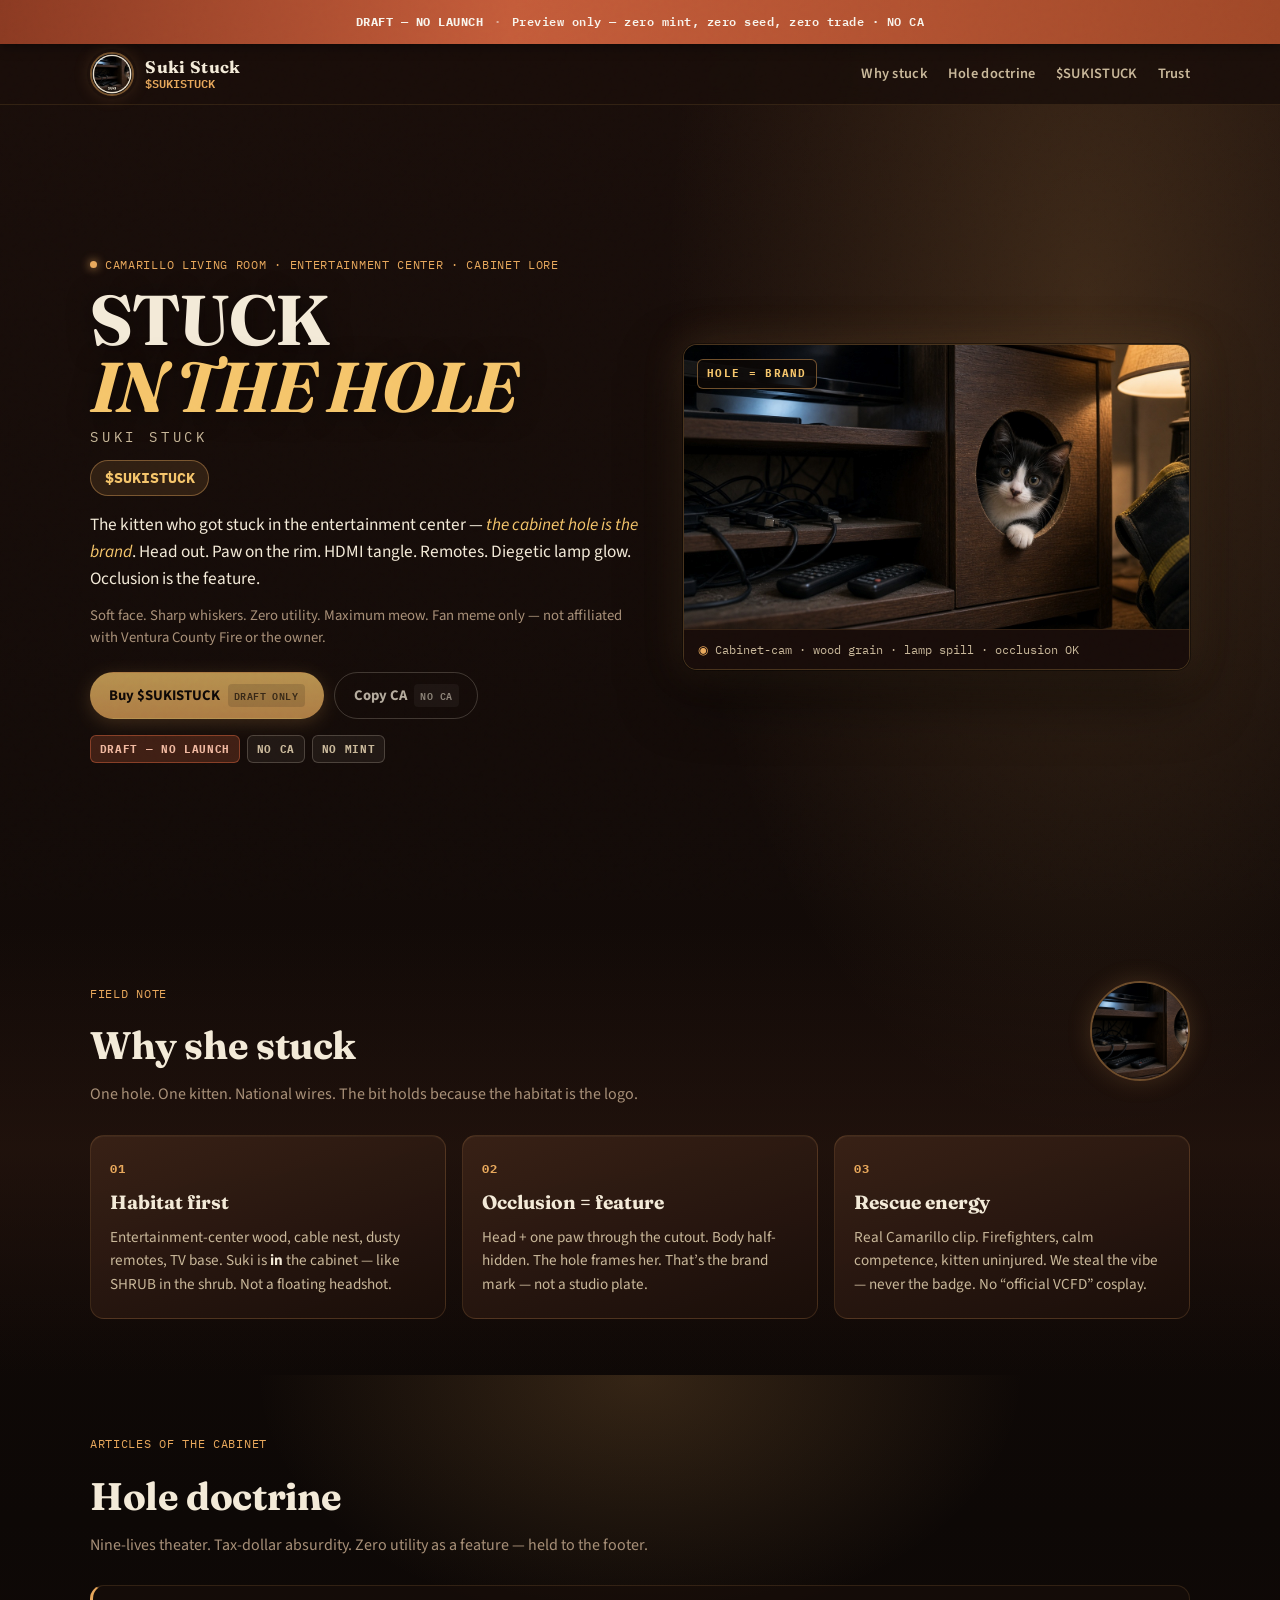
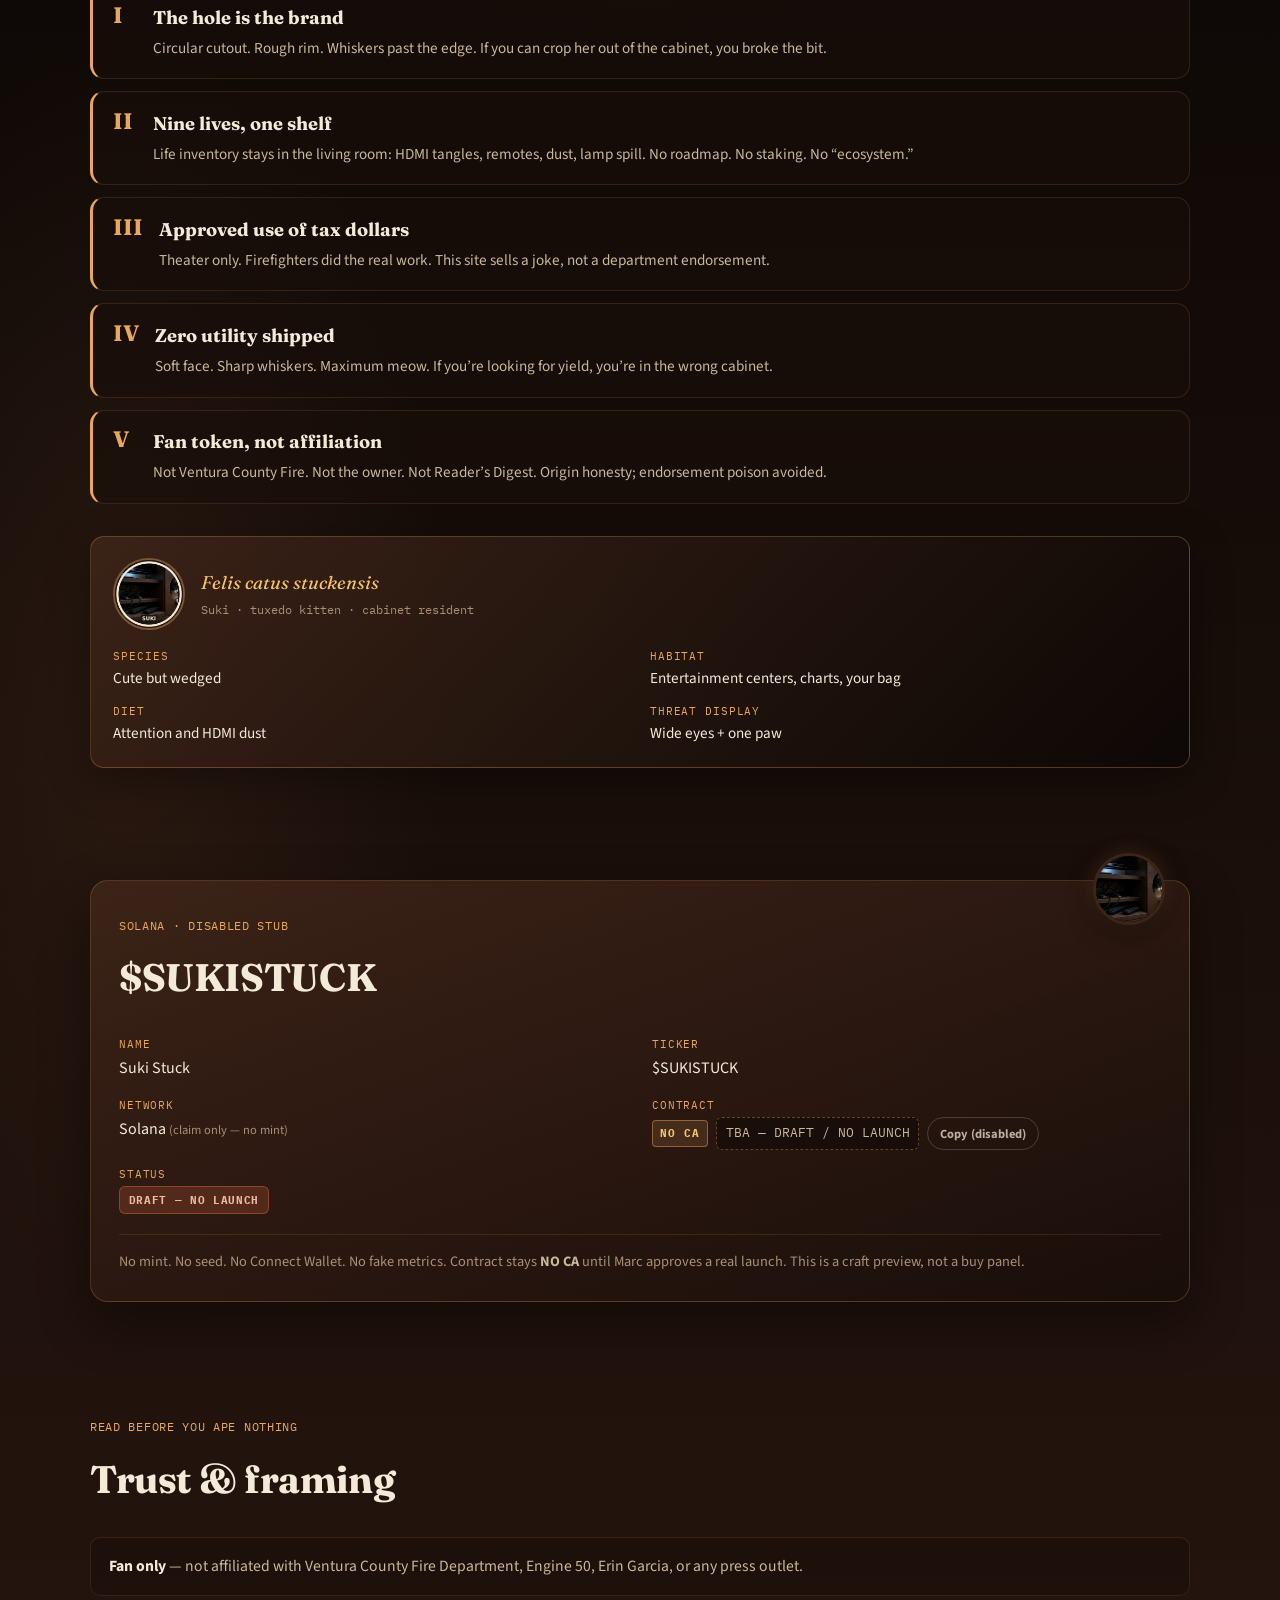
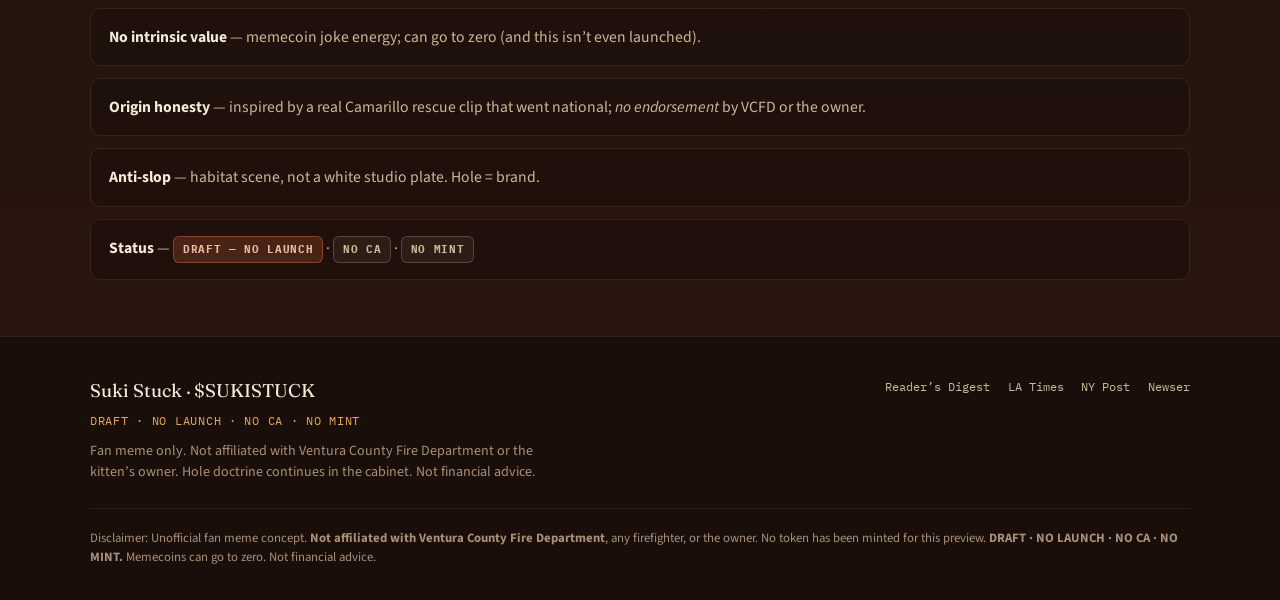
==== docs/index.html @ 9a38930f "Suki Stuck DRAFT site (NO LAUNCH)" ====
<!DOCTYPE html>
<html lang="en">
<head>
  <meta charset="UTF-8" />
  <meta name="viewport" content="width=device-width, initial-scale=1" />
  <meta name="robots" content="noindex, nofollow" />
  <title>Suki Stuck ($SUKISTUCK) — DRAFT / NO LAUNCH</title>
  <meta name="description" content="The kitten who got stuck in the entertainment center — the cabinet hole is the brand. Fan meme only. DRAFT · NO LAUNCH · NO CA · NO MINT. Not affiliated with Ventura County Fire." />
  <meta property="og:type" content="website" />
  <meta property="og:title" content="Suki Stuck ($SUKISTUCK) — DRAFT / NO LAUNCH" />
  <meta property="og:description" content="Head in the hole. Paw on the rim. Zero utility. Maximum meow. Fan meme · not VCFD · NO CA." />
  <meta property="og:image" content="assets/suki-hero.png?v=1" />
  <meta name="twitter:card" content="summary_large_image" />
  <meta name="twitter:title" content="Suki Stuck ($SUKISTUCK) — DRAFT" />
  <meta name="twitter:description" content="The cabinet hole is the brand. DRAFT · NO LAUNCH · NO CA · NO MINT." />
  <meta name="twitter:image" content="assets/suki-hero.png?v=1" />
  <link rel="icon" type="image/png" sizes="32x32" href="assets/favicon-32.png" />
  <link rel="icon" type="image/png" href="assets/suki-icon.png?v=1" />
  <link rel="apple-touch-icon" href="assets/favicon-180.png" />
  <link rel="preconnect" href="https://fonts.googleapis.com" />
  <link rel="preconnect" href="https://fonts.gstatic.com" crossorigin />
  <link href="https://fonts.googleapis.com/css2?family=Fraunces:opsz,wght@9..144,500;9..144,700&family=IBM+Plex+Mono:wght@400;600;700&family=Source+Sans+3:wght@400;600;700&display=swap" rel="stylesheet" />
  <link rel="stylesheet" href="styles.css" />
</head>
<body>
  <aside class="draft-banner" role="status" aria-live="polite">
    <strong>DRAFT — NO LAUNCH</strong>
    <span class="draft-banner__sep" aria-hidden="true">·</span>
    <span>Preview only — zero mint, zero seed, zero trade · NO CA</span>
  </aside>

  <header class="site-header">
    <div class="wrap site-header__inner">
      <a class="logo" href="#top" aria-label="Suki Stuck home">
        <span class="logo__mark">
          <img
            src="assets/suki-logo.png?v=1"
            alt=""
            width="44"
            height="44"
            class="logo__img"
            onerror="this.onerror=null;this.src='assets/suki-icon.png?v=1';this.onerror=function(){this.src='assets/suki-master.png?v=1';};"
          />
        </span>
        <span class="logo__text">
          <span class="logo__name">Suki Stuck</span>
          <span class="logo__tick">$SUKISTUCK</span>
        </span>
      </a>
      <button type="button" class="nav-toggle" id="nav-toggle" aria-expanded="false" aria-controls="site-nav" aria-label="Open menu">
        <span></span><span></span>
      </button>
      <nav class="nav" id="site-nav" aria-label="Primary">
        <a href="#why">Why stuck</a>
        <a href="#doctrine">Hole doctrine</a>
        <a href="#token">$SUKISTUCK</a>
        <a href="#trust">Trust</a>
      </nav>
    </div>
  </header>

  <main id="top">
    <section class="hero" aria-labelledby="hero-title">
      <div class="hero__atmosphere" aria-hidden="true"></div>
      <div class="wrap hero__grid">
        <div class="hero__copy">
          <p class="eyebrow"><span class="eyebrow__dot" aria-hidden="true"></span> Camarillo living room · entertainment center · cabinet lore</p>
          <h1 id="hero-title" class="display">STUCK<br /><span class="display__accent">IN THE HOLE</span></h1>
          <p class="display-sub">SUKI STUCK</p>
          <p class="ticker-chip" aria-label="Ticker">$SUKISTUCK</p>
          <p class="lede">The kitten who got stuck in the entertainment center — <em>the cabinet hole is the brand</em>. Head out. Paw on the rim. HDMI tangle. Remotes. Diegetic lamp glow. Occlusion is the feature.</p>
          <p class="wink">Soft face. Sharp whiskers. Zero utility. Maximum meow. Fan meme only — not affiliated with Ventura County Fire or the owner.</p>
          <div class="hero__cta">
            <button type="button" class="btn btn--primary" disabled aria-disabled="true" title="Draft only — no launch">Buy $SUKISTUCK <span class="btn__tag">draft only</span></button>
            <button type="button" class="btn btn--ghost" id="copy-ca-hero" disabled aria-disabled="true" title="No contract — NO CA">Copy CA <span class="btn__tag">NO CA</span></button>
          </div>
          <p class="hero__status">
            <span class="pill">DRAFT — NO LAUNCH</span>
            <span class="pill pill--ghost">NO CA</span>
            <span class="pill pill--ghost">NO MINT</span>
          </p>
        </div>
        <div class="hero__art">
          <figure class="hero__frame">
            <div class="hero__stamp" aria-hidden="true">HOLE = BRAND</div>
            <img
              class="hero__img"
              src="assets/suki-hero.png?v=1"
              alt="Suki the tuxedo kitten stuck in a circular cutout of a dark wood entertainment center — head and one paw poking through"
              width="1280"
              height="720"
              decoding="async"
              fetchpriority="high"
              onerror="this.onerror=null;this.src='assets/suki-master.png?v=1';"
            />
            <figcaption class="hero__caption"><span class="hero__caption-mark" aria-hidden="true">◉</span> Cabinet-cam · wood grain · lamp spill · occlusion OK</figcaption>
          </figure>
        </div>
      </div>
    </section>

    <section id="why" class="section why" aria-labelledby="why-title">
      <div class="wrap">
        <header class="section__head section__head--split">
          <div>
            <p class="eyebrow">Field note</p>
            <h2 id="why-title">Why she stuck</h2>
            <p class="section__sub">One hole. One kitten. National wires. The bit holds because the habitat is the logo.</p>
          </div>
          <div class="why__mascot" aria-hidden="true">
            <img
              src="assets/suki-icon.png?v=1"
              alt=""
              width="120"
              height="120"
              class="why__mascot-img"
              loading="lazy"
              onerror="this.onerror=null;this.src='assets/suki-master.png?v=1';"
            />
          </div>
        </header>
        <ul class="cards">
          <li class="card">
            <span class="card__num" aria-hidden="true">01</span>
            <h3>Habitat first</h3>
            <p>Entertainment-center wood, cable nest, dusty remotes, TV base. Suki is <strong>in</strong> the cabinet — like SHRUB in the shrub. Not a floating headshot.</p>
          </li>
          <li class="card">
            <span class="card__num" aria-hidden="true">02</span>
            <h3>Occlusion = feature</h3>
            <p>Head + one paw through the cutout. Body half-hidden. The hole frames her. That’s the brand mark — not a studio plate.</p>
          </li>
          <li class="card">
            <span class="card__num" aria-hidden="true">03</span>
            <h3>Rescue energy</h3>
            <p>Real Camarillo clip. Firefighters, calm competence, kitten uninjured. We steal the vibe — never the badge. No “official VCFD” cosplay.</p>
          </li>
        </ul>
      </div>
    </section>

    <section id="doctrine" class="section doctrine" aria-labelledby="doctrine-title">
      <div class="wrap">
        <header class="section__head">
          <p class="eyebrow">Articles of the cabinet</p>
          <h2 id="doctrine-title">Hole doctrine</h2>
          <p class="section__sub">Nine-lives theater. Tax-dollar absurdity. Zero utility as a feature — held to the footer.</p>
        </header>
        <ol class="articles">
          <li class="article">
            <span class="article__roman" aria-hidden="true">I</span>
            <div>
              <h3>The hole is the brand</h3>
              <p>Circular cutout. Rough rim. Whiskers past the edge. If you can crop her out of the cabinet, you broke the bit.</p>
            </div>
          </li>
          <li class="article">
            <span class="article__roman" aria-hidden="true">II</span>
            <div>
              <h3>Nine lives, one shelf</h3>
              <p>Life inventory stays in the living room: HDMI tangles, remotes, dust, lamp spill. No roadmap. No staking. No “ecosystem.”</p>
            </div>
          </li>
          <li class="article">
            <span class="article__roman" aria-hidden="true">III</span>
            <div>
              <h3>Approved use of tax dollars</h3>
              <p>Theater only. Firefighters did the real work. This site sells a joke, not a department endorsement.</p>
            </div>
          </li>
          <li class="article">
            <span class="article__roman" aria-hidden="true">IV</span>
            <div>
              <h3>Zero utility shipped</h3>
              <p>Soft face. Sharp whiskers. Maximum meow. If you’re looking for yield, you’re in the wrong cabinet.</p>
            </div>
          </li>
          <li class="article">
            <span class="article__roman" aria-hidden="true">V</span>
            <div>
              <h3>Fan token, not affiliation</h3>
              <p>Not Ventura County Fire. Not the owner. Not Reader’s Digest. Origin honesty; endorsement poison avoided.</p>
            </div>
          </li>
        </ol>

        <aside class="species-card" aria-label="Species card">
          <div class="species-card__head">
            <img
              src="assets/suki-logo.png?v=1"
              alt=""
              width="72"
              height="72"
              loading="lazy"
              onerror="this.onerror=null;this.src='assets/suki-icon.png?v=1';"
            />
            <div>
              <p class="species-card__latin">Felis catus stuckensis</p>
              <p class="species-card__common">Suki · tuxedo kitten · cabinet resident</p>
            </div>
          </div>
          <dl class="species-card__grid">
            <div><dt>Species</dt><dd>Cute but wedged</dd></div>
            <div><dt>Habitat</dt><dd>Entertainment centers, charts, your bag</dd></div>
            <div><dt>Diet</dt><dd>Attention and HDMI dust</dd></div>
            <div><dt>Threat display</dt><dd>Wide eyes + one paw</dd></div>
          </dl>
        </aside>
      </div>
    </section>

    <section id="token" class="section token" aria-labelledby="token-title">
      <div class="wrap token__panel">
        <div class="token__badge" aria-hidden="true">
          <img
            src="assets/suki-icon.png?v=1"
            alt=""
            width="72"
            height="72"
            class="token__badge-img"
            onerror="this.onerror=null;this.src='assets/suki-master.png?v=1';"
          />
        </div>
        <header class="section__head">
          <p class="eyebrow">Solana · disabled stub</p>
          <h2 id="token-title">$SUKISTUCK</h2>
        </header>
        <dl class="meta">
          <div><dt>Name</dt><dd>Suki Stuck</dd></div>
          <div><dt>Ticker</dt><dd>$SUKISTUCK</dd></div>
          <div><dt>Network</dt><dd>Solana <span class="meta__hint">(claim only — no mint)</span></dd></div>
          <div>
            <dt>Contract</dt>
            <dd class="ca-row">
              <span class="tba-badge" title="No contract — NO CA">NO CA</span>
              <code id="ca-value" class="ca" aria-label="Contract address unavailable">NO CA — DRAFT / NO LAUNCH / NO MINT</code>
              <button type="button" class="btn btn--ghost btn--sm" id="copy-ca" disabled title="No contract — NO CA" aria-disabled="true">Copy (disabled)</button>
            </dd>
          </div>
          <div><dt>Status</dt><dd><span class="pill">DRAFT — NO LAUNCH</span></dd></div>
        </dl>
        <p class="note">No mint. No seed. No Connect Wallet. No fake metrics. Contract stays <strong>NO CA</strong> until Marc approves a real launch. This is a craft preview, not a buy panel.</p>
      </div>
    </section>

    <section id="trust" class="section trust" aria-labelledby="trust-title">
      <div class="wrap">
        <header class="section__head">
          <p class="eyebrow">Read before you ape nothing</p>
          <h2 id="trust-title">Trust &amp; framing</h2>
        </header>
        <ul class="trust-list">
          <li><strong>Fan only</strong> — not affiliated with Ventura County Fire Department, Engine 50, Erin Garcia, or any press outlet.</li>
          <li><strong>No intrinsic value</strong> — memecoin joke energy; can go to zero (and this isn’t even launched).</li>
          <li><strong>Origin honesty</strong> — inspired by a real Camarillo rescue clip that went national; <em>no endorsement</em> by VCFD or the owner.</li>
          <li><strong>Anti-slop</strong> — habitat scene, not a white studio plate. Hole = brand.</li>
          <li><strong>Status</strong> — <span class="pill">DRAFT — NO LAUNCH</span> · <span class="pill pill--ghost">NO CA</span> · <span class="pill pill--ghost">NO MINT</span></li>
        </ul>
      </div>
    </section>
  </main>

  <footer class="footer">
    <div class="wrap footer__grid">
      <div>
        <p class="footer__brand">Suki Stuck · $SUKISTUCK</p>
        <p class="footer__status">DRAFT · NO LAUNCH · NO CA · NO MINT</p>
        <p class="footer__fine">Fan meme only. Not affiliated with Ventura County Fire Department or the kitten’s owner. Hole doctrine continues in the cabinet. Not financial advice.</p>
      </div>
      <nav class="footer__links" aria-label="Press &amp; origin">
        <a href="https://www.rd.com/article/firefighters-rescue-kitten-entertainment-center/" rel="noopener noreferrer" target="_blank">Reader’s Digest</a>
        <a href="https://www.latimes.com/california/story/2026-09-17/la-me-kitten-rescue-ventura-county-fire" rel="noopener noreferrer" target="_blank">LA Times</a>
        <a href="https://nypost.com/2026/09/17/us-news/california-firefighters-rescue-kitten-trapped-inside-entertainment-center/" rel="noopener noreferrer" target="_blank">NY Post</a>
        <a href="https://www.newser.com/story/396605/firefighters-kitten-rescue-goes-viral.html" rel="noopener noreferrer" target="_blank">Newser</a>
      </nav>
    </div>
    <p class="footer__disclaimer wrap">
      Disclaimer: Unofficial fan meme concept. <strong>Not affiliated with Ventura County Fire Department</strong>, any firefighter, or the owner.
      No token has been minted for this preview. <strong>DRAFT · NO LAUNCH · NO CA · NO MINT.</strong> Memecoins can go to zero. Not financial advice.
    </p>
  </footer>
  <script src="main.js" defer></script>
</body>
</html>
---- docs/styles.css ----
/* Suki Stuck ($SUKISTUCK) — DRAFT / NO LAUNCH
   Dark wood living-room · cabinet hole = brand · anti white-plate
   Emulate SHRUB habitat voice · CHUMP doctrine hold */

:root {
  --wood-deep: #1A0E0A;
  --wood: #2C1810;
  --wood-mid: #3D2418;
  --wood-grain: #4A2C1A;
  --wood-edge: #5C3A24;
  --lamp: #E8A85C;
  --lamp-hot: #F5C56B;
  --lamp-glow: rgba(232, 168, 92, 0.18);
  --cream: #F3EAD8;
  --cream-dim: #C9B89A;
  --ink: #F3EAD8;
  --muted: #A89078;
  --night: #0D0806;
  --hole: #0A0604;
  --whisker: #F8F4EC;
  --danger: #C45C3A;
  --banner-h: 2.75rem;
  --header-h: 3.75rem;
  --radius: 14px;
  --font-display: "Fraunces", "Georgia", "Times New Roman", serif;
  --font-body: "Source Sans 3", "Segoe UI", system-ui, sans-serif;
  --font-mono: "IBM Plex Mono", "SF Mono", ui-monospace, monospace;
}

*, *::before, *::after { box-sizing: border-box; }

html {
  scroll-behavior: smooth;
  scroll-padding-top: calc(var(--banner-h) + var(--header-h) + 0.5rem);
}

body {
  margin: 0;
  font-family: var(--font-body);
  color: var(--ink);
  background:
    radial-gradient(ellipse 60% 40% at 85% 8%, var(--lamp-glow), transparent 55%),
    radial-gradient(ellipse 50% 35% at 10% 60%, rgba(92, 58, 36, 0.25), transparent 50%),
    linear-gradient(180deg, var(--wood-deep) 0%, var(--night) 40%, var(--wood) 100%);
  background-color: var(--night);
  line-height: 1.55;
  min-height: 100vh;
}

/* Film grain overlay */
body::before {
  content: "";
  pointer-events: none;
  position: fixed;
  inset: 0;
  z-index: 9000;
  opacity: 0.07;
  background-image: url("data:image/svg+xml,%3Csvg viewBox='0 0 200 200' xmlns='http://www.w3.org/2000/svg'%3E%3Cfilter id='n'%3E%3CfeTurbulence type='fractalNoise' baseFrequency='0.9' numOctaves='3' stitchTiles='stitch'/%3E%3C/filter%3E%3Crect width='100%25' height='100%25' filter='url(%23n)' opacity='0.55'/%3E%3C/svg%3E");
  mix-blend-mode: overlay;
}

.wrap {
  width: min(1100px, calc(100% - 2rem));
  margin-inline: auto;
  position: relative;
  z-index: 1;
}

a { color: var(--lamp); text-underline-offset: 0.15em; }
a:hover { color: var(--lamp-hot); }

/* ——— Sticky DRAFT banner ——— */
.draft-banner {
  position: sticky;
  top: 0;
  z-index: 100;
  display: flex;
  flex-wrap: wrap;
  align-items: center;
  justify-content: center;
  gap: 0.35rem 0.65rem;
  min-height: var(--banner-h);
  padding: 0.45rem 1rem;
  background: linear-gradient(90deg, #8B3A22, var(--danger) 40%, #A04828);
  color: var(--whisker);
  font-family: var(--font-mono);
  font-size: 0.78rem;
  font-weight: 600;
  letter-spacing: 0.04em;
  text-align: center;
  box-shadow: 0 2px 12px rgba(0,0,0,0.45);
}
.draft-banner__sep { opacity: 0.55; }

/* ——— Header ——— */
.site-header {
  position: sticky;
  top: var(--banner-h);
  z-index: 90;
  background: rgba(26, 14, 10, 0.88);
  backdrop-filter: blur(10px);
  border-bottom: 1px solid rgba(232, 168, 92, 0.12);
}
.site-header__inner {
  display: flex;
  align-items: center;
  justify-content: space-between;
  min-height: var(--header-h);
  gap: 1rem;
}
.logo {
  display: flex;
  align-items: center;
  gap: 0.7rem;
  text-decoration: none;
  color: inherit;
}
.logo__mark {
  width: 44px;
  height: 44px;
  border-radius: 50%;
  overflow: hidden;
  border: 2px solid rgba(232, 168, 92, 0.45);
  box-shadow: 0 0 0 3px rgba(26, 14, 10, 0.6), 0 0 18px var(--lamp-glow);
  flex-shrink: 0;
}
.logo__img { width: 100%; height: 100%; object-fit: cover; display: block; }
.logo__text { display: flex; flex-direction: column; line-height: 1.15; }
.logo__name { font-family: var(--font-display); font-weight: 700; font-size: 1.05rem; letter-spacing: 0.02em; }
.logo__tick { font-family: var(--font-mono); font-size: 0.72rem; color: var(--lamp); font-weight: 600; }

.nav { display: flex; gap: 1.25rem; align-items: center; }
.nav a {
  color: var(--cream-dim);
  text-decoration: none;
  font-size: 0.9rem;
  font-weight: 600;
  letter-spacing: 0.02em;
}
.nav a:hover { color: var(--lamp-hot); }

.nav-toggle {
  display: none;
  flex-direction: column;
  justify-content: center;
  gap: 5px;
  width: 40px;
  height: 40px;
  padding: 0;
  border: 1px solid rgba(232, 168, 92, 0.3);
  border-radius: 8px;
  background: transparent;
  cursor: pointer;
}
.nav-toggle span {
  display: block;
  height: 2px;
  width: 18px;
  margin-inline: auto;
  background: var(--cream);
  transition: transform 0.2s ease;
}

/* ——— Hero ——— */
.hero {
  position: relative;
  padding: 2.5rem 0 3.5rem;
  overflow: hidden;
  min-height: min(92vh, 820px);
  display: flex;
  align-items: center;
}
.hero__bleed {
  position: absolute;
  inset: 0;
  z-index: 0;
}
.hero__bg {
  width: 100%;
  height: 100%;
  object-fit: cover;
  object-position: 70% center;
  display: block;
  filter: brightness(0.42) saturate(1.05) contrast(1.05);
}
.hero__vignette {
  position: absolute;
  inset: 0;
  background:
    linear-gradient(90deg, rgba(13, 8, 6, 0.92) 0%, rgba(13, 8, 6, 0.72) 38%, rgba(13, 8, 6, 0.35) 62%, rgba(13, 8, 6, 0.55) 100%),
    linear-gradient(180deg, rgba(13, 8, 6, 0.45) 0%, transparent 30%, rgba(13, 8, 6, 0.75) 100%);
}
.hero__grain {
  position: absolute;
  inset: 0;
  opacity: 0.15;
  background-image: url("data:image/svg+xml,%3Csvg viewBox='0 0 200 200' xmlns='http://www.w3.org/2000/svg'%3E%3Cfilter id='n'%3E%3CfeTurbulence type='fractalNoise' baseFrequency='0.85' numOctaves='2' stitchTiles='stitch'/%3E%3C/filter%3E%3Crect width='100%25' height='100%25' filter='url(%23n)'/%3E%3C/svg%3E");
  mix-blend-mode: soft-light;
}
.hero__grid {
  display: grid;
  grid-template-columns: 1.05fr 0.95fr;
  gap: 2rem;
  align-items: center;
  position: relative;
  z-index: 2;
}
.eyebrow {
  display: inline-flex;
  align-items: center;
  gap: 0.5rem;
  font-family: var(--font-mono);
  font-size: 0.72rem;
  letter-spacing: 0.06em;
  text-transform: uppercase;
  color: var(--lamp);
  margin: 0 0 0.85rem;
}
.eyebrow__dot {
  width: 7px;
  height: 7px;
  border-radius: 50%;
  background: var(--lamp);
  box-shadow: 0 0 10px var(--lamp);
  animation: pulse-dot 2.4s ease-in-out infinite;
}
@keyframes pulse-dot {
  0%, 100% { opacity: 1; transform: scale(1); }
  50% { opacity: 0.55; transform: scale(0.85); }
}
.display {
  font-family: var(--font-display);
  font-weight: 700;
  font-size: clamp(2.6rem, 6.5vw, 4.4rem);
  line-height: 0.95;
  letter-spacing: -0.02em;
  margin: 0 0 0.35rem;
  text-shadow: 0 2px 24px rgba(0,0,0,0.55);
}
.display__accent {
  color: var(--lamp-hot);
  font-style: italic;
}
.display-sub {
  font-family: var(--font-mono);
  font-size: 0.85rem;
  letter-spacing: 0.28em;
  color: var(--cream-dim);
  margin: 0 0 0.75rem;
}
.ticker-chip {
  display: inline-block;
  font-family: var(--font-mono);
  font-weight: 700;
  font-size: 0.95rem;
  padding: 0.35rem 0.85rem;
  border-radius: 999px;
  background: rgba(232, 168, 92, 0.12);
  border: 1px solid rgba(232, 168, 92, 0.4);
  color: var(--lamp-hot);
  margin: 0 0 1rem;
}
.lede {
  font-size: 1.08rem;
  color: var(--cream);
  max-width: 36rem;
  margin: 0 0 0.75rem;
}
.lede em { color: var(--lamp-hot); font-style: italic; }
.wink {
  font-size: 0.92rem;
  color: var(--muted);
  max-width: 34rem;
  margin: 0 0 1.35rem;
}
.hero__cta { display: flex; flex-wrap: wrap; gap: 0.65rem; margin-bottom: 1rem; }
.hero__status { display: flex; flex-wrap: wrap; gap: 0.45rem; margin: 0; }

.hero__frame {
  position: relative;
  margin: 0;
  border-radius: var(--radius);
  overflow: hidden;
  border: 1px solid rgba(232, 168, 92, 0.28);
  box-shadow:
    0 0 0 1px rgba(0,0,0,0.4),
    0 24px 60px rgba(0,0,0,0.55),
    0 0 40px var(--lamp-glow);
  background: var(--hole);
}
.hero__img {
  display: block;
  width: 100%;
  height: auto;
  aspect-ratio: 16 / 9;
  object-fit: cover;
  object-position: 65% center;
}
.hero__stamp {
  position: absolute;
  top: 0.85rem;
  left: 0.85rem;
  z-index: 2;
  font-family: var(--font-mono);
  font-size: 0.68rem;
  font-weight: 700;
  letter-spacing: 0.12em;
  padding: 0.35rem 0.55rem;
  background: rgba(13, 8, 6, 0.78);
  border: 1px solid rgba(232, 168, 92, 0.45);
  color: var(--lamp-hot);
  border-radius: 6px;
}
.hero__caption {
  display: flex;
  align-items: center;
  gap: 0.45rem;
  margin: 0;
  padding: 0.65rem 0.9rem;
  font-family: var(--font-mono);
  font-size: 0.72rem;
  color: var(--cream-dim);
  background: rgba(26, 14, 10, 0.92);
  border-top: 1px solid rgba(232, 168, 92, 0.12);
}
.hero__caption-mark { color: var(--lamp); }

/* ——— Buttons ——— */
.btn {
  display: inline-flex;
  align-items: center;
  gap: 0.45rem;
  font-family: var(--font-body);
  font-weight: 700;
  font-size: 0.92rem;
  padding: 0.7rem 1.15rem;
  border-radius: 999px;
  border: 1px solid transparent;
  cursor: not-allowed;
  opacity: 0.72;
  transition: opacity 0.15s ease;
}
.btn--primary {
  background: linear-gradient(180deg, var(--lamp-hot), var(--lamp));
  color: var(--night);
  box-shadow: 0 4px 18px rgba(232, 168, 92, 0.28);
}
.btn--ghost {
  background: transparent;
  color: var(--cream);
  border-color: rgba(243, 234, 216, 0.28);
}
.btn--sm { font-size: 0.78rem; padding: 0.4rem 0.75rem; }
.btn__tag {
  font-family: var(--font-mono);
  font-size: 0.65rem;
  font-weight: 600;
  letter-spacing: 0.04em;
  text-transform: uppercase;
  opacity: 0.75;
  padding: 0.15rem 0.4rem;
  border-radius: 4px;
  background: rgba(0,0,0,0.18);
}
.btn--ghost .btn__tag { background: rgba(255,255,255,0.08); }

.pill {
  display: inline-block;
  font-family: var(--font-mono);
  font-size: 0.68rem;
  font-weight: 700;
  letter-spacing: 0.06em;
  text-transform: uppercase;
  padding: 0.28rem 0.55rem;
  border-radius: 6px;
  background: rgba(196, 92, 58, 0.25);
  border: 1px solid rgba(196, 92, 58, 0.55);
  color: #F0B8A0;
}
.pill--ghost {
  background: rgba(243, 234, 216, 0.06);
  border-color: rgba(243, 234, 216, 0.2);
  color: var(--cream-dim);
}

/* ——— Sections ——— */
.section {
  padding: 3.5rem 0;
  position: relative;
}
.section__head { margin-bottom: 1.75rem; }
.section__head--split {
  display: flex;
  align-items: flex-start;
  justify-content: space-between;
  gap: 1.5rem;
}
.section__head h2 {
  font-family: var(--font-display);
  font-size: clamp(1.8rem, 3.5vw, 2.4rem);
  margin: 0 0 0.4rem;
  letter-spacing: -0.01em;
}
.section__sub {
  margin: 0;
  color: var(--muted);
  max-width: 36rem;
  font-size: 1rem;
}

/* Why cards */
.why { background: linear-gradient(180deg, transparent, rgba(44, 24, 16, 0.55), transparent); }
.why__mascot {
  width: 100px;
  height: 100px;
  border-radius: 50%;
  overflow: hidden;
  border: 2px solid rgba(232, 168, 92, 0.4);
  flex-shrink: 0;
  box-shadow: 0 0 24px var(--lamp-glow);
}
.why__mascot-img { width: 100%; height: 100%; object-fit: cover; }
.cards {
  list-style: none;
  margin: 0;
  padding: 0;
  display: grid;
  grid-template-columns: repeat(3, 1fr);
  gap: 1rem;
}
.card {
  background: linear-gradient(160deg, rgba(61, 36, 24, 0.85), rgba(26, 14, 10, 0.9));
  border: 1px solid rgba(232, 168, 92, 0.16);
  border-radius: var(--radius);
  padding: 1.25rem 1.2rem 1.35rem;
  box-shadow: inset 0 1px 0 rgba(243, 234, 216, 0.04);
}
.card__num {
  font-family: var(--font-mono);
  font-size: 0.72rem;
  font-weight: 700;
  color: var(--lamp);
  letter-spacing: 0.08em;
}
.card h3 {
  font-family: var(--font-display);
  font-size: 1.2rem;
  margin: 0.45rem 0 0.5rem;
}
.card p { margin: 0; color: var(--cream-dim); font-size: 0.95rem; }
.card strong { color: var(--cream); }

/* Hole doctrine articles */
.doctrine {
  background:
    radial-gradient(ellipse 50% 40% at 50% 0%, var(--lamp-glow), transparent 60%),
    transparent;
}
.articles {
  list-style: none;
  margin: 0 0 2rem;
  padding: 0;
  display: flex;
  flex-direction: column;
  gap: 0.75rem;
}
.article {
  display: grid;
  grid-template-columns: auto 1fr;
  gap: 1rem;
  align-items: start;
  padding: 1.1rem 1.25rem;
  border-radius: var(--radius);
  background: rgba(26, 14, 10, 0.65);
  border: 1px solid rgba(232, 168, 92, 0.14);
  border-left: 3px solid var(--lamp);
}
.article__roman {
  font-family: var(--font-display);
  font-size: 1.4rem;
  font-weight: 700;
  color: var(--lamp);
  line-height: 1;
  min-width: 1.5rem;
}
.article h3 {
  font-family: var(--font-display);
  font-size: 1.15rem;
  margin: 0 0 0.3rem;
}
.article p { margin: 0; color: var(--cream-dim); font-size: 0.95rem; }

.species-card {
  border-radius: var(--radius);
  padding: 1.35rem 1.4rem;
  background:
    linear-gradient(135deg, rgba(61, 36, 24, 0.9), rgba(13, 8, 6, 0.95));
  border: 1px solid rgba(232, 168, 92, 0.28);
  box-shadow: 0 12px 40px rgba(0,0,0,0.35);
}
.species-card__head {
  display: flex;
  align-items: center;
  gap: 1rem;
  margin-bottom: 1.1rem;
}
.species-card__head img {
  width: 72px;
  height: 72px;
  border-radius: 50%;
  object-fit: cover;
  border: 2px solid rgba(232, 168, 92, 0.4);
}
.species-card__latin {
  font-family: var(--font-display);
  font-style: italic;
  font-size: 1.15rem;
  margin: 0 0 0.2rem;
  color: var(--lamp-hot);
}
.species-card__common {
  margin: 0;
  font-family: var(--font-mono);
  font-size: 0.78rem;
  color: var(--muted);
}
.species-card__grid {
  display: grid;
  grid-template-columns: repeat(2, 1fr);
  gap: 0.75rem 1.25rem;
  margin: 0;
}
.species-card__grid dt {
  font-family: var(--font-mono);
  font-size: 0.68rem;
  text-transform: uppercase;
  letter-spacing: 0.08em;
  color: var(--lamp);
  margin: 0 0 0.15rem;
}
.species-card__grid dd {
  margin: 0;
  color: var(--cream);
  font-size: 0.95rem;
}

/* Token panel */
.token__panel {
  background:
    linear-gradient(160deg, rgba(61, 36, 24, 0.95), rgba(26, 14, 10, 0.98));
  border: 1px solid rgba(232, 168, 92, 0.22);
  border-radius: calc(var(--radius) + 4px);
  padding: 2rem 1.75rem 1.75rem;
  position: relative;
  box-shadow: 0 20px 50px rgba(0,0,0,0.4);
}
.token__badge {
  position: absolute;
  top: -28px;
  right: 1.5rem;
  width: 72px;
  height: 72px;
  border-radius: 50%;
  overflow: hidden;
  border: 3px solid var(--wood-mid);
  box-shadow: 0 8px 24px rgba(0,0,0,0.5), 0 0 20px var(--lamp-glow);
  background: var(--hole);
}
.token__badge-img { width: 100%; height: 100%; object-fit: cover; }
.meta {
  display: grid;
  grid-template-columns: repeat(2, 1fr);
  gap: 1rem 1.5rem;
  margin: 0 0 1.25rem;
}
.meta dt {
  font-family: var(--font-mono);
  font-size: 0.68rem;
  text-transform: uppercase;
  letter-spacing: 0.08em;
  color: var(--lamp);
  margin: 0 0 0.2rem;
}
.meta dd { margin: 0; font-size: 1rem; color: var(--cream); }
.meta__hint { font-size: 0.78rem; color: var(--muted); font-weight: 400; }
.ca-row {
  display: flex;
  flex-wrap: wrap;
  align-items: center;
  gap: 0.5rem;
}
.ca {
  font-family: var(--font-mono);
  font-size: 0.82rem;
  padding: 0.35rem 0.55rem;
  background: rgba(0,0,0,0.35);
  border-radius: 6px;
  border: 1px dashed rgba(232, 168, 92, 0.35);
  color: var(--cream-dim);
  word-break: break-all;
}
.tba-badge {
  font-family: var(--font-mono);
  font-size: 0.68rem;
  font-weight: 700;
  letter-spacing: 0.08em;
  padding: 0.25rem 0.45rem;
  border-radius: 4px;
  background: rgba(232, 168, 92, 0.15);
  border: 1px solid rgba(232, 168, 92, 0.45);
  color: var(--lamp-hot);
}
.note {
  margin: 0;
  font-size: 0.9rem;
  color: var(--muted);
  border-top: 1px solid rgba(232, 168, 92, 0.12);
  padding-top: 1rem;
}
.note strong { color: var(--cream-dim); }

/* Trust */
.trust-list {
  list-style: none;
  margin: 0;
  padding: 0;
  display: flex;
  flex-direction: column;
  gap: 0.75rem;
}
.trust-list li {
  padding: 1rem 1.15rem;
  background: rgba(26, 14, 10, 0.55);
  border: 1px solid rgba(232, 168, 92, 0.12);
  border-radius: 10px;
  color: var(--cream-dim);
  font-size: 0.98rem;
}
.trust-list strong { color: var(--cream); }

/* Footer */
.footer {
  padding: 2.5rem 0 2rem;
  border-top: 1px solid rgba(232, 168, 92, 0.12);
  background: var(--wood-deep);
}
.footer__grid {
  display: grid;
  grid-template-columns: 1.4fr 1fr;
  gap: 1.5rem;
  margin-bottom: 1.5rem;
}
.footer__brand {
  font-family: var(--font-display);
  font-size: 1.15rem;
  margin: 0 0 0.35rem;
}
.footer__status {
  font-family: var(--font-mono);
  font-size: 0.75rem;
  color: var(--lamp);
  letter-spacing: 0.06em;
  margin: 0 0 0.65rem;
}
.footer__fine {
  margin: 0;
  font-size: 0.88rem;
  color: var(--muted);
  max-width: 28rem;
}
.footer__links {
  display: flex;
  flex-wrap: wrap;
  gap: 0.65rem 1.1rem;
  align-content: start;
  justify-content: flex-end;
}
.footer__links a {
  font-family: var(--font-mono);
  font-size: 0.78rem;
  text-decoration: none;
  color: var(--cream-dim);
  border-bottom: 1px solid transparent;
}
.footer__links a:hover {
  color: var(--lamp-hot);
  border-bottom-color: var(--lamp);
}
.footer__disclaimer {
  margin: 0 auto;
  padding-top: 1.25rem;
  border-top: 1px solid rgba(232, 168, 92, 0.1);
  font-size: 0.8rem;
  color: var(--muted);
  line-height: 1.5;
}

/* ——— Responsive ——— */
@media (max-width: 900px) {
  .hero__grid { grid-template-columns: 1fr; gap: 1.75rem; }
  .hero__bg { object-position: 75% center; }
  .hero__vignette {
    background:
      linear-gradient(180deg, rgba(13, 8, 6, 0.75) 0%, rgba(13, 8, 6, 0.55) 40%, rgba(13, 8, 6, 0.85) 100%),
      linear-gradient(90deg, rgba(13, 8, 6, 0.5), transparent 50%);
  }
  .cards { grid-template-columns: 1fr; }
  .meta { grid-template-columns: 1fr; }
  .footer__grid { grid-template-columns: 1fr; }
  .footer__links { justify-content: flex-start; }
  .species-card__grid { grid-template-columns: 1fr; }
}

@media (max-width: 720px) {
  .nav-toggle { display: flex; }
  .nav {
    display: none;
    position: absolute;
    top: calc(var(--banner-h) + var(--header-h));
    left: 0;
    right: 0;
    flex-direction: column;
    gap: 0;
    padding: 0.75rem 1rem 1rem;
    background: rgba(26, 14, 10, 0.97);
    border-bottom: 1px solid rgba(232, 168, 92, 0.15);
  }
  .nav.is-open { display: flex; }
  .nav a { padding: 0.7rem 0.25rem; border-bottom: 1px solid rgba(243, 234, 216, 0.06); }
  .site-header__inner { position: relative; }
  .section__head--split { flex-direction: column; }
  .token__badge { right: 1rem; width: 56px; height: 56px; top: -22px; }
  .hero { min-height: auto; padding-top: 1.75rem; }
}

@media (prefers-reduced-motion: reduce) {
  html { scroll-behavior: auto; }
  .eyebrow__dot { animation: none; }
}
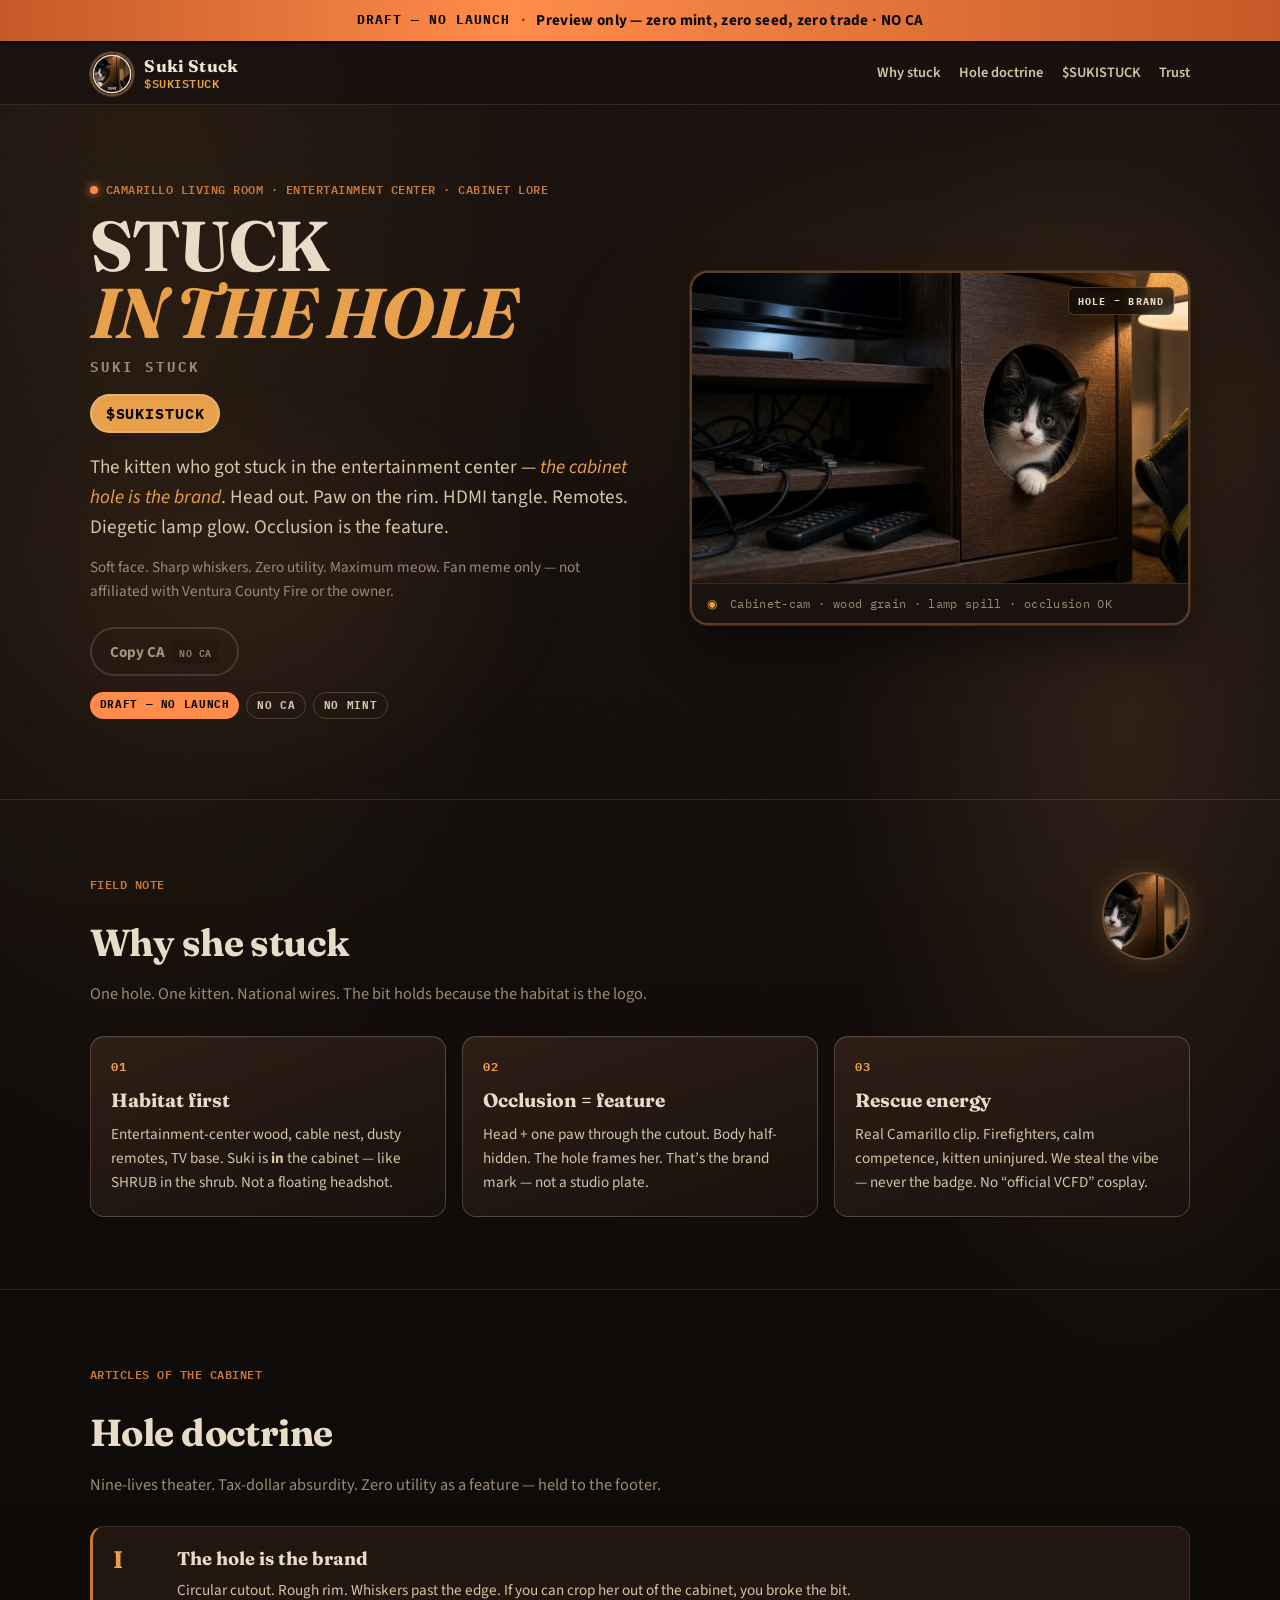
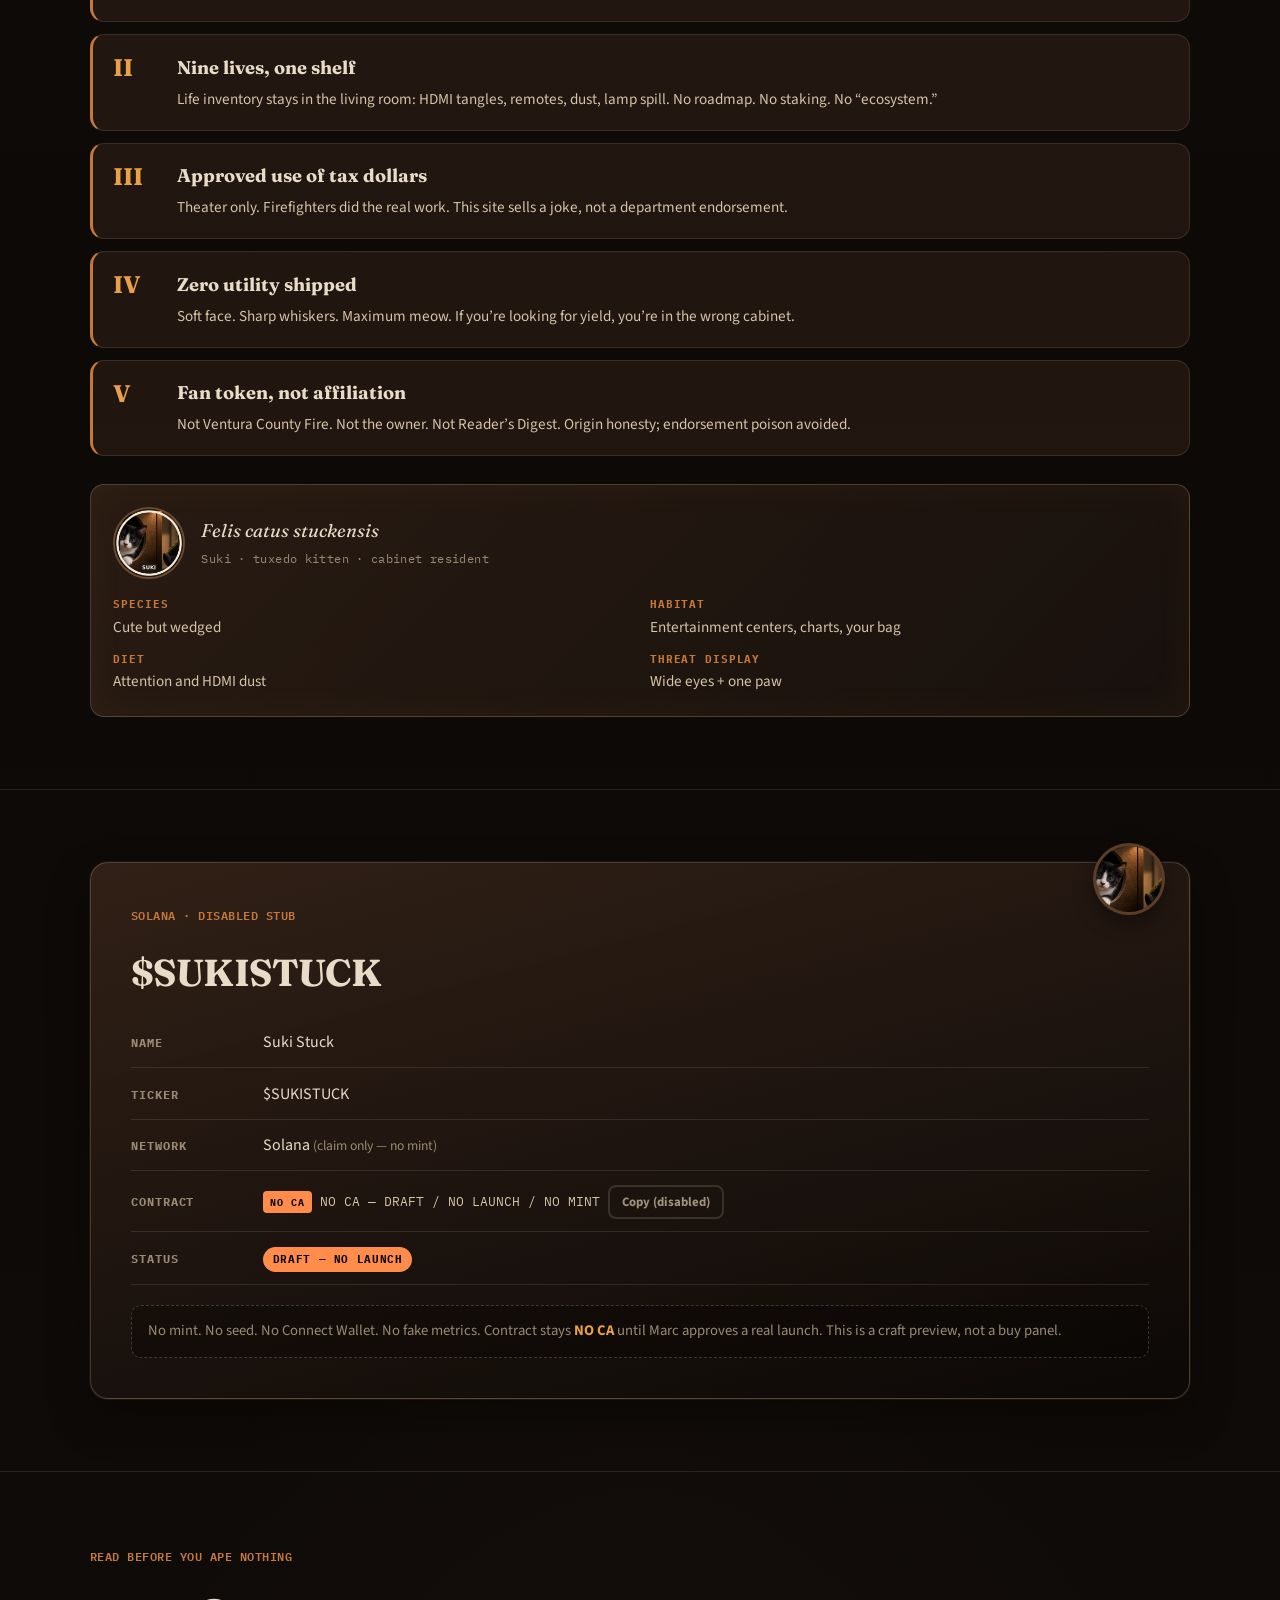
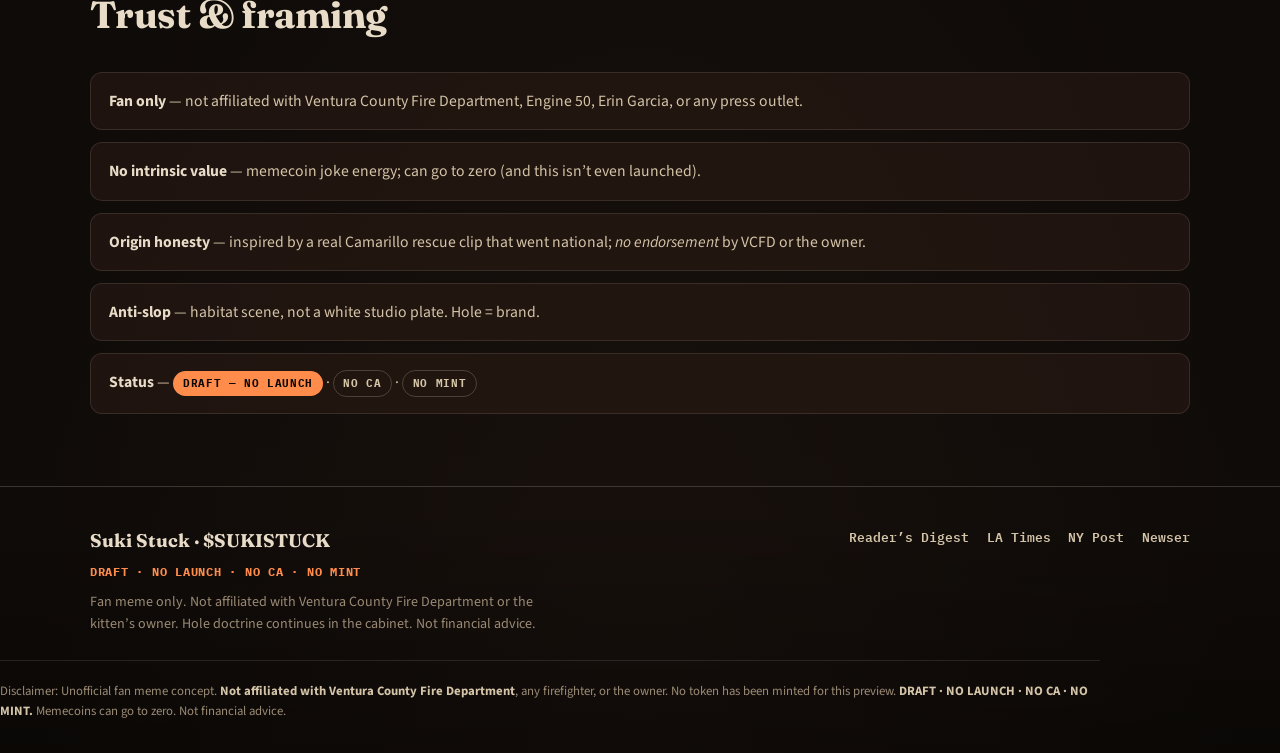
==== commit 41595c2c: "fix: center Suki crop in species avatar" ====
--- a/docs/index.html
+++ b/docs/index.html
@@ -9,13 +9,13 @@
   <meta property="og:type" content="website" />
   <meta property="og:title" content="Suki Stuck ($SUKISTUCK) — DRAFT / NO LAUNCH" />
   <meta property="og:description" content="Head in the hole. Paw on the rim. Zero utility. Maximum meow. Fan meme · not VCFD · NO CA." />
-  <meta property="og:image" content="assets/suki-hero.png?v=1" />
+  <meta property="og:image" content="assets/suki-hero.png?v=2" />
   <meta name="twitter:card" content="summary_large_image" />
   <meta name="twitter:title" content="Suki Stuck ($SUKISTUCK) — DRAFT" />
   <meta name="twitter:description" content="The cabinet hole is the brand. DRAFT · NO LAUNCH · NO CA · NO MINT." />
-  <meta name="twitter:image" content="assets/suki-hero.png?v=1" />
+  <meta name="twitter:image" content="assets/suki-hero.png?v=2" />
   <link rel="icon" type="image/png" sizes="32x32" href="assets/favicon-32.png" />
-  <link rel="icon" type="image/png" href="assets/suki-icon.png?v=1" />
+  <link rel="icon" type="image/png" href="assets/suki-icon.png?v=2" />
   <link rel="apple-touch-icon" href="assets/favicon-180.png" />
   <link rel="preconnect" href="https://fonts.googleapis.com" />
   <link rel="preconnect" href="https://fonts.gstatic.com" crossorigin />
@@ -34,12 +34,12 @@
       <a class="logo" href="#top" aria-label="Suki Stuck home">
         <span class="logo__mark">
           <img
-            src="assets/suki-logo.png?v=1"
+            src="assets/suki-logo.png?v=2"
             alt=""
             width="44"
             height="44"
             class="logo__img"
-            onerror="this.onerror=null;this.src='assets/suki-icon.png?v=1';this.onerror=function(){this.src='assets/suki-master.png?v=1';};"
+            onerror="this.onerror=null;this.src='assets/suki-icon.png?v=2';this.onerror=function(){this.src='assets/suki-master.png?v=2';};"
           />
         </span>
         <span class="logo__text">
@@ -71,8 +71,7 @@
           <p class="lede">The kitten who got stuck in the entertainment center — <em>the cabinet hole is the brand</em>. Head out. Paw on the rim. HDMI tangle. Remotes. Diegetic lamp glow. Occlusion is the feature.</p>
           <p class="wink">Soft face. Sharp whiskers. Zero utility. Maximum meow. Fan meme only — not affiliated with Ventura County Fire or the owner.</p>
           <div class="hero__cta">
-            <button type="button" class="btn btn--primary" disabled aria-disabled="true" title="Draft only — no launch">Buy $SUKISTUCK <span class="btn__tag">draft only</span></button>
-            <button type="button" class="btn btn--ghost" id="copy-ca-hero" disabled aria-disabled="true" title="No contract — NO CA">Copy CA <span class="btn__tag">NO CA</span></button>
+<button type="button" class="btn btn--ghost" id="copy-ca-hero" disabled aria-disabled="true" title="No contract — NO CA">Copy CA <span class="btn__tag">NO CA</span></button>
           </div>
           <p class="hero__status">
             <span class="pill">DRAFT — NO LAUNCH</span>
@@ -85,13 +84,13 @@
             <div class="hero__stamp" aria-hidden="true">HOLE = BRAND</div>
             <img
               class="hero__img"
-              src="assets/suki-hero.png?v=1"
+              src="assets/suki-hero.png?v=2"
               alt="Suki the tuxedo kitten stuck in a circular cutout of a dark wood entertainment center — head and one paw poking through"
               width="1280"
               height="720"
               decoding="async"
               fetchpriority="high"
-              onerror="this.onerror=null;this.src='assets/suki-master.png?v=1';"
+              onerror="this.onerror=null;this.src='assets/suki-master.png?v=2';"
             />
             <figcaption class="hero__caption"><span class="hero__caption-mark" aria-hidden="true">◉</span> Cabinet-cam · wood grain · lamp spill · occlusion OK</figcaption>
           </figure>
@@ -109,13 +108,13 @@
           </div>
           <div class="why__mascot" aria-hidden="true">
             <img
-              src="assets/suki-icon.png?v=1"
+              src="assets/suki-icon.png?v=2"
               alt=""
               width="120"
               height="120"
               class="why__mascot-img"
               loading="lazy"
-              onerror="this.onerror=null;this.src='assets/suki-master.png?v=1';"
+              onerror="this.onerror=null;this.src='assets/suki-master.png?v=2';"
             />
           </div>
         </header>
@@ -187,12 +186,12 @@
         <aside class="species-card" aria-label="Species card">
           <div class="species-card__head">
             <img
-              src="assets/suki-logo.png?v=1"
+              src="assets/suki-logo.png?v=2"
               alt=""
               width="72"
               height="72"
               loading="lazy"
-              onerror="this.onerror=null;this.src='assets/suki-icon.png?v=1';"
+              onerror="this.onerror=null;this.src='assets/suki-icon.png?v=2';"
             />
             <div>
               <p class="species-card__latin">Felis catus stuckensis</p>
@@ -213,12 +212,12 @@
       <div class="wrap token__panel">
         <div class="token__badge" aria-hidden="true">
           <img
-            src="assets/suki-icon.png?v=1"
+            src="assets/suki-icon.png?v=2"
             alt=""
             width="72"
             height="72"
             class="token__badge-img"
-            onerror="this.onerror=null;this.src='assets/suki-master.png?v=1';"
+            onerror="this.onerror=null;this.src='assets/suki-master.png?v=2';"
           />
         </div>
         <header class="section__head">
--- a/docs/styles.css
+++ b/docs/styles.css
@@ -1,30 +1,29 @@
 /* Suki Stuck ($SUKISTUCK) — DRAFT / NO LAUNCH
-   Dark wood living-room · cabinet hole = brand · anti white-plate
-   Emulate SHRUB habitat voice · CHUMP doctrine hold */
+   Wood-night habitat · grain · lamp spill · anti white-plate
+   Assets: suki-hero · suki-logo · suki-icon · suki-master (?v=1) */
 
 :root {
-  --wood-deep: #1A0E0A;
-  --wood: #2C1810;
-  --wood-mid: #3D2418;
-  --wood-grain: #4A2C1A;
-  --wood-edge: #5C3A24;
-  --lamp: #E8A85C;
-  --lamp-hot: #F5C56B;
-  --lamp-glow: rgba(232, 168, 92, 0.18);
-  --cream: #F3EAD8;
-  --cream-dim: #C9B89A;
-  --ink: #F3EAD8;
-  --muted: #A89078;
-  --night: #0D0806;
-  --hole: #0A0604;
-  --whisker: #F8F4EC;
-  --danger: #C45C3A;
+  --wood-deep: #1a120e;
+  --wood-mid: #2c1c14;
+  --wood-face: #3d281c;
+  --wood-edge: #5c3d28;
+  --wood-grain: #6b4a32;
+  --lamp: #e8a04a;
+  --lamp-soft: #c4783a;
+  --ember: #ff8c4a;
+  --cream: #e8dcc8;
+  --parchment: #d4c4a8;
+  --muted: #9a8a74;
+  --ink: #f0e6d4;
+  --night: #0c0907;
+  --line: rgba(232, 220, 200, 0.12);
+  --line-strong: rgba(232, 220, 200, 0.22);
   --banner-h: 2.75rem;
   --header-h: 3.75rem;
   --radius: 14px;
-  --font-display: "Fraunces", "Georgia", "Times New Roman", serif;
-  --font-body: "Source Sans 3", "Segoe UI", system-ui, sans-serif;
-  --font-mono: "IBM Plex Mono", "SF Mono", ui-monospace, monospace;
+  --font-display: "Fraunces", Georgia, "Times New Roman", serif;
+  --font-body: "Source Sans 3", "Segoe UI", system-ui, -apple-system, sans-serif;
+  --font-mono: "IBM Plex Mono", "SF Mono", Consolas, ui-monospace, monospace;
 }
 
 *, *::before, *::after { box-sizing: border-box; }
@@ -39,23 +38,31 @@
   font-family: var(--font-body);
   color: var(--ink);
   background:
-    radial-gradient(ellipse 60% 40% at 85% 8%, var(--lamp-glow), transparent 55%),
-    radial-gradient(ellipse 50% 35% at 10% 60%, rgba(92, 58, 36, 0.25), transparent 50%),
-    linear-gradient(180deg, var(--wood-deep) 0%, var(--night) 40%, var(--wood) 100%);
-  background-color: var(--night);
+    radial-gradient(ellipse 55% 40% at 12% 8%, rgba(232, 160, 74, 0.08), transparent 55%),
+    radial-gradient(ellipse 45% 35% at 88% 18%, rgba(92, 61, 40, 0.35), transparent 50%),
+    radial-gradient(ellipse 80% 50% at 50% 100%, rgba(26, 18, 14, 0.9), transparent 60%),
+    linear-gradient(180deg, var(--wood-deep) 0%, var(--night) 48%, #100c09 100%);
   line-height: 1.55;
   min-height: 100vh;
 }
 
-/* Film grain overlay */
+/* Wood grain overlay */
 body::before {
   content: "";
   pointer-events: none;
   position: fixed;
   inset: 0;
-  z-index: 9000;
-  opacity: 0.07;
-  background-image: url("data:image/svg+xml,%3Csvg viewBox='0 0 200 200' xmlns='http://www.w3.org/2000/svg'%3E%3Cfilter id='n'%3E%3CfeTurbulence type='fractalNoise' baseFrequency='0.9' numOctaves='3' stitchTiles='stitch'/%3E%3C/filter%3E%3Crect width='100%25' height='100%25' filter='url(%23n)' opacity='0.55'/%3E%3C/svg%3E");
+  z-index: 0;
+  opacity: 0.22;
+  background-image:
+    url("data:image/svg+xml,%3Csvg viewBox='0 0 256 256' xmlns='http://www.w3.org/2000/svg'%3E%3Cfilter id='n'%3E%3CfeTurbulence type='fractalNoise' baseFrequency='0.75' numOctaves='4' stitchTiles='stitch'/%3E%3C/filter%3E%3Crect width='100%25' height='100%25' filter='url(%23n)' opacity='0.55'/%3E%3C/svg%3E"),
+    repeating-linear-gradient(
+      92deg,
+      transparent 0,
+      transparent 3px,
+      rgba(92, 61, 40, 0.07) 3px,
+      rgba(92, 61, 40, 0.07) 4px
+    );
   mix-blend-mode: overlay;
 }
 
@@ -66,8 +73,8 @@
   z-index: 1;
 }
 
-a { color: var(--lamp); text-underline-offset: 0.15em; }
-a:hover { color: var(--lamp-hot); }
+a { color: var(--lamp); text-underline-offset: 0.18em; }
+a:hover { color: var(--ember); }
 
 /* ——— Sticky DRAFT banner ——— */
 .draft-banner {
@@ -81,14 +88,19 @@
   gap: 0.35rem 0.65rem;
   min-height: var(--banner-h);
   padding: 0.45rem 1rem;
-  background: linear-gradient(90deg, #8B3A22, var(--danger) 40%, #A04828);
-  color: var(--whisker);
-  font-family: var(--font-mono);
-  font-size: 0.78rem;
-  font-weight: 600;
-  letter-spacing: 0.04em;
+  background: linear-gradient(90deg, #c45a28, var(--ember) 40%, #c45a28);
+  color: var(--night);
+  font-weight: 700;
+  font-size: clamp(0.8rem, 2.2vw, 0.95rem);
+  letter-spacing: 0.02em;
   text-align: center;
-  box-shadow: 0 2px 12px rgba(0,0,0,0.45);
+  border-bottom: 3px solid var(--night);
+}
+.draft-banner strong {
+  text-transform: uppercase;
+  letter-spacing: 0.08em;
+  font-family: var(--font-mono);
+  font-size: 0.85em;
 }
 .draft-banner__sep { opacity: 0.55; }
 
@@ -97,296 +109,328 @@
   position: sticky;
   top: var(--banner-h);
   z-index: 90;
-  background: rgba(26, 14, 10, 0.88);
+  background: color-mix(in srgb, var(--wood-deep) 88%, transparent);
   backdrop-filter: blur(10px);
-  border-bottom: 1px solid rgba(232, 168, 92, 0.12);
+  border-bottom: 1px solid var(--line);
 }
 .site-header__inner {
   display: flex;
   align-items: center;
   justify-content: space-between;
+  gap: 1rem;
   min-height: var(--header-h);
-  gap: 1rem;
 }
 .logo {
-  display: flex;
+  display: inline-flex;
   align-items: center;
-  gap: 0.7rem;
+  gap: 0.65rem;
   text-decoration: none;
-  color: inherit;
+  color: var(--ink);
 }
 .logo__mark {
-  width: 44px;
-  height: 44px;
+  display: grid;
+  place-items: center;
+  width: 2.75rem;
+  height: 2.75rem;
   border-radius: 50%;
   overflow: hidden;
-  border: 2px solid rgba(232, 168, 92, 0.45);
-  box-shadow: 0 0 0 3px rgba(26, 14, 10, 0.6), 0 0 18px var(--lamp-glow);
+  background: var(--wood-face);
+  border: 2px solid var(--wood-grain);
+  box-shadow: 0 0 0 1px rgba(232, 160, 74, 0.25);
   flex-shrink: 0;
 }
-.logo__img { width: 100%; height: 100%; object-fit: cover; display: block; }
-.logo__text { display: flex; flex-direction: column; line-height: 1.15; }
-.logo__name { font-family: var(--font-display); font-weight: 700; font-size: 1.05rem; letter-spacing: 0.02em; }
-.logo__tick { font-family: var(--font-mono); font-size: 0.72rem; color: var(--lamp); font-weight: 600; }
-
-.nav { display: flex; gap: 1.25rem; align-items: center; }
-.nav a {
-  color: var(--cream-dim);
-  text-decoration: none;
+.logo__img {
+  width: 100%;
+  height: 100%;
+  object-fit: cover;
+  display: block;
+}
+.logo__text {
+  display: flex;
+  flex-direction: column;
+  gap: 0.05rem;
+  line-height: 1.15;
+}
+.logo__name {
+  font-family: var(--font-display);
+  font-weight: 700;
+  font-size: 1.05rem;
+  letter-spacing: 0.01em;
+}
+.logo__tick {
+  font-family: var(--font-mono);
+  font-size: 0.72rem;
+  font-weight: 600;
+  color: var(--lamp);
+  letter-spacing: 0.04em;
+}
+
+.nav {
+  display: flex;
+  flex-wrap: wrap;
+  gap: 0.35rem 1.15rem;
   font-size: 0.9rem;
   font-weight: 600;
-  letter-spacing: 0.02em;
-}
-.nav a:hover { color: var(--lamp-hot); }
+}
+.nav a {
+  color: var(--parchment);
+  text-decoration: none;
+  padding: 0.25rem 0;
+  border-bottom: 2px solid transparent;
+  transition: color 0.15s, border-color 0.15s;
+}
+.nav a:hover {
+  color: var(--lamp);
+  border-bottom-color: color-mix(in srgb, var(--lamp) 55%, transparent);
+}
 
 .nav-toggle {
   display: none;
   flex-direction: column;
   justify-content: center;
-  gap: 5px;
-  width: 40px;
-  height: 40px;
+  gap: 6px;
+  width: 2.5rem;
+  height: 2.5rem;
   padding: 0;
-  border: 1px solid rgba(232, 168, 92, 0.3);
+  border: 1px solid var(--line-strong);
   border-radius: 8px;
-  background: transparent;
+  background: var(--wood-mid);
   cursor: pointer;
 }
 .nav-toggle span {
   display: block;
+  width: 1.1rem;
   height: 2px;
-  width: 18px;
   margin-inline: auto;
   background: var(--cream);
-  transition: transform 0.2s ease;
+  transition: transform 0.2s, opacity 0.2s;
+}
+.nav-toggle[aria-expanded="true"] span:first-child {
+  transform: translateY(4px) rotate(45deg);
+}
+.nav-toggle[aria-expanded="true"] span:last-child {
+  transform: translateY(-4px) rotate(-45deg);
 }
 
 /* ——— Hero ——— */
 .hero {
   position: relative;
-  padding: 2.5rem 0 3.5rem;
+  padding: clamp(2.5rem, 6vw, 4.5rem) 0 clamp(3rem, 7vw, 5rem);
   overflow: hidden;
-  min-height: min(92vh, 820px);
-  display: flex;
-  align-items: center;
-}
-.hero__bleed {
+}
+.hero__atmosphere {
   position: absolute;
   inset: 0;
+  pointer-events: none;
+  background:
+    radial-gradient(ellipse 50% 60% at 75% 40%, rgba(232, 160, 74, 0.1), transparent 65%),
+    radial-gradient(ellipse 40% 50% at 20% 70%, rgba(61, 40, 28, 0.5), transparent 60%);
   z-index: 0;
-}
-.hero__bg {
-  width: 100%;
-  height: 100%;
-  object-fit: cover;
-  object-position: 70% center;
-  display: block;
-  filter: brightness(0.42) saturate(1.05) contrast(1.05);
-}
-.hero__vignette {
-  position: absolute;
-  inset: 0;
-  background:
-    linear-gradient(90deg, rgba(13, 8, 6, 0.92) 0%, rgba(13, 8, 6, 0.72) 38%, rgba(13, 8, 6, 0.35) 62%, rgba(13, 8, 6, 0.55) 100%),
-    linear-gradient(180deg, rgba(13, 8, 6, 0.45) 0%, transparent 30%, rgba(13, 8, 6, 0.75) 100%);
-}
-.hero__grain {
-  position: absolute;
-  inset: 0;
-  opacity: 0.15;
-  background-image: url("data:image/svg+xml,%3Csvg viewBox='0 0 200 200' xmlns='http://www.w3.org/2000/svg'%3E%3Cfilter id='n'%3E%3CfeTurbulence type='fractalNoise' baseFrequency='0.85' numOctaves='2' stitchTiles='stitch'/%3E%3C/filter%3E%3Crect width='100%25' height='100%25' filter='url(%23n)'/%3E%3C/svg%3E");
-  mix-blend-mode: soft-light;
 }
 .hero__grid {
   display: grid;
   grid-template-columns: 1.05fr 0.95fr;
-  gap: 2rem;
+  gap: clamp(1.5rem, 4vw, 3rem);
   align-items: center;
   position: relative;
-  z-index: 2;
+  z-index: 1;
 }
 .eyebrow {
   display: inline-flex;
   align-items: center;
   gap: 0.5rem;
-  font-family: var(--font-mono);
-  font-size: 0.72rem;
-  letter-spacing: 0.06em;
+  margin: 0 0 0.85rem;
+  font-family: var(--font-mono);
+  font-size: 0.78rem;
+  font-weight: 600;
+  letter-spacing: 0.04em;
   text-transform: uppercase;
-  color: var(--lamp);
-  margin: 0 0 0.85rem;
+  color: var(--lamp-soft);
 }
 .eyebrow__dot {
-  width: 7px;
-  height: 7px;
+  width: 0.5rem;
+  height: 0.5rem;
   border-radius: 50%;
-  background: var(--lamp);
-  box-shadow: 0 0 10px var(--lamp);
-  animation: pulse-dot 2.4s ease-in-out infinite;
-}
-@keyframes pulse-dot {
-  0%, 100% { opacity: 1; transform: scale(1); }
-  50% { opacity: 0.55; transform: scale(0.85); }
+  background: var(--ember);
+  box-shadow: 0 0 10px var(--ember);
+  flex-shrink: 0;
 }
 .display {
+  margin: 0;
   font-family: var(--font-display);
   font-weight: 700;
-  font-size: clamp(2.6rem, 6.5vw, 4.4rem);
+  font-size: clamp(2.6rem, 7vw, 4.4rem);
   line-height: 0.95;
   letter-spacing: -0.02em;
-  margin: 0 0 0.35rem;
-  text-shadow: 0 2px 24px rgba(0,0,0,0.55);
+  color: var(--cream);
+  text-wrap: balance;
 }
 .display__accent {
-  color: var(--lamp-hot);
+  color: var(--lamp);
   font-style: italic;
 }
 .display-sub {
+  margin: 0.65rem 0 0;
   font-family: var(--font-mono);
   font-size: 0.85rem;
-  letter-spacing: 0.28em;
-  color: var(--cream-dim);
-  margin: 0 0 0.75rem;
+  font-weight: 700;
+  letter-spacing: 0.22em;
+  text-transform: uppercase;
+  color: var(--muted);
 }
 .ticker-chip {
   display: inline-block;
-  font-family: var(--font-mono);
-  font-weight: 700;
+  margin: 1rem 0 0;
+  padding: 0.35rem 0.85rem;
+  font-family: var(--font-mono);
   font-size: 0.95rem;
-  padding: 0.35rem 0.85rem;
+  font-weight: 700;
+  letter-spacing: 0.06em;
+  color: var(--night);
+  background: var(--lamp);
   border-radius: 999px;
-  background: rgba(232, 168, 92, 0.12);
-  border: 1px solid rgba(232, 168, 92, 0.4);
-  color: var(--lamp-hot);
-  margin: 0 0 1rem;
+  border: 2px solid color-mix(in srgb, var(--cream) 30%, transparent);
 }
 .lede {
-  font-size: 1.08rem;
-  color: var(--cream);
+  margin: 1.25rem 0 0;
+  font-size: clamp(1.05rem, 2.2vw, 1.2rem);
+  color: var(--parchment);
   max-width: 36rem;
-  margin: 0 0 0.75rem;
-}
-.lede em { color: var(--lamp-hot); font-style: italic; }
+}
+.lede em { color: var(--lamp); font-style: italic; }
 .wink {
-  font-size: 0.92rem;
+  margin: 0.85rem 0 0;
+  font-size: 0.95rem;
   color: var(--muted);
   max-width: 34rem;
-  margin: 0 0 1.35rem;
-}
-.hero__cta { display: flex; flex-wrap: wrap; gap: 0.65rem; margin-bottom: 1rem; }
-.hero__status { display: flex; flex-wrap: wrap; gap: 0.45rem; margin: 0; }
+}
+.hero__cta {
+  display: flex;
+  flex-wrap: wrap;
+  gap: 0.65rem;
+  margin-top: 1.5rem;
+}
+.hero__status {
+  display: flex;
+  flex-wrap: wrap;
+  gap: 0.45rem;
+  margin: 1rem 0 0;
+}
 
 .hero__frame {
+  margin: 0;
   position: relative;
-  margin: 0;
-  border-radius: var(--radius);
+  border-radius: calc(var(--radius) + 4px);
   overflow: hidden;
-  border: 1px solid rgba(232, 168, 92, 0.28);
+  background: var(--wood-mid);
+  border: 2px solid var(--wood-edge);
   box-shadow:
-    0 0 0 1px rgba(0,0,0,0.4),
-    0 24px 60px rgba(0,0,0,0.55),
-    0 0 40px var(--lamp-glow);
-  background: var(--hole);
+    0 0 0 1px rgba(232, 160, 74, 0.15),
+    0 24px 48px rgba(0, 0, 0, 0.45),
+    inset 0 1px 0 rgba(232, 220, 200, 0.08);
 }
 .hero__img {
   display: block;
   width: 100%;
   height: auto;
-  aspect-ratio: 16 / 9;
+  aspect-ratio: 16 / 10;
   object-fit: cover;
-  object-position: 65% center;
+  object-position: center;
 }
 .hero__stamp {
   position: absolute;
   top: 0.85rem;
-  left: 0.85rem;
+  right: 0.85rem;
   z-index: 2;
-  font-family: var(--font-mono);
-  font-size: 0.68rem;
+  padding: 0.3rem 0.55rem;
+  font-family: var(--font-mono);
+  font-size: 0.65rem;
   font-weight: 700;
   letter-spacing: 0.12em;
-  padding: 0.35rem 0.55rem;
-  background: rgba(13, 8, 6, 0.78);
-  border: 1px solid rgba(232, 168, 92, 0.45);
-  color: var(--lamp-hot);
+  text-transform: uppercase;
+  color: var(--cream);
+  background: rgba(12, 9, 7, 0.72);
+  border: 1px solid var(--line-strong);
   border-radius: 6px;
+  backdrop-filter: blur(4px);
 }
 .hero__caption {
-  display: flex;
-  align-items: center;
-  gap: 0.45rem;
   margin: 0;
   padding: 0.65rem 0.9rem;
   font-family: var(--font-mono);
   font-size: 0.72rem;
-  color: var(--cream-dim);
-  background: rgba(26, 14, 10, 0.92);
-  border-top: 1px solid rgba(232, 168, 92, 0.12);
-}
-.hero__caption-mark { color: var(--lamp); }
+  letter-spacing: 0.03em;
+  color: var(--muted);
+  background: color-mix(in srgb, var(--wood-deep) 92%, transparent);
+  border-top: 1px solid var(--line);
+}
+.hero__caption-mark { color: var(--lamp); margin-right: 0.35rem; }
 
 /* ——— Buttons ——— */
 .btn {
   display: inline-flex;
   align-items: center;
   gap: 0.45rem;
+  padding: 0.7rem 1.15rem;
   font-family: var(--font-body);
-  font-weight: 700;
-  font-size: 0.92rem;
-  padding: 0.7rem 1.15rem;
+  font-size: 0.95rem;
+  font-weight: 700;
   border-radius: 999px;
-  border: 1px solid transparent;
+  border: 2px solid transparent;
   cursor: not-allowed;
   opacity: 0.72;
-  transition: opacity 0.15s ease;
+  transition: opacity 0.15s;
+}
+.btn:disabled { pointer-events: none; }
+.btn__tag {
+  font-family: var(--font-mono);
+  font-size: 0.65rem;
+  font-weight: 600;
+  letter-spacing: 0.06em;
+  text-transform: uppercase;
+  opacity: 0.85;
+  padding: 0.15rem 0.4rem;
+  border-radius: 4px;
+  background: rgba(0, 0, 0, 0.2);
 }
 .btn--primary {
-  background: linear-gradient(180deg, var(--lamp-hot), var(--lamp));
+  background: var(--lamp);
   color: var(--night);
-  box-shadow: 0 4px 18px rgba(232, 168, 92, 0.28);
+  border-color: color-mix(in srgb, var(--cream) 25%, transparent);
 }
 .btn--ghost {
   background: transparent;
-  color: var(--cream);
-  border-color: rgba(243, 234, 216, 0.28);
-}
-.btn--sm { font-size: 0.78rem; padding: 0.4rem 0.75rem; }
-.btn__tag {
-  font-family: var(--font-mono);
-  font-size: 0.65rem;
-  font-weight: 600;
-  letter-spacing: 0.04em;
-  text-transform: uppercase;
-  opacity: 0.75;
-  padding: 0.15rem 0.4rem;
-  border-radius: 4px;
-  background: rgba(0,0,0,0.18);
-}
-.btn--ghost .btn__tag { background: rgba(255,255,255,0.08); }
+  color: var(--parchment);
+  border-color: var(--line-strong);
+}
+.btn--sm {
+  padding: 0.4rem 0.75rem;
+  font-size: 0.8rem;
+  border-radius: 8px;
+}
 
 .pill {
   display: inline-block;
+  padding: 0.25rem 0.6rem;
   font-family: var(--font-mono);
   font-size: 0.68rem;
   font-weight: 700;
   letter-spacing: 0.06em;
   text-transform: uppercase;
-  padding: 0.28rem 0.55rem;
-  border-radius: 6px;
-  background: rgba(196, 92, 58, 0.25);
-  border: 1px solid rgba(196, 92, 58, 0.55);
-  color: #F0B8A0;
+  color: var(--night);
+  background: var(--ember);
+  border-radius: 999px;
 }
 .pill--ghost {
-  background: rgba(243, 234, 216, 0.06);
-  border-color: rgba(243, 234, 216, 0.2);
-  color: var(--cream-dim);
+  color: var(--parchment);
+  background: transparent;
+  border: 1px solid var(--line-strong);
 }
 
 /* ——— Sections ——— */
 .section {
-  padding: 3.5rem 0;
-  position: relative;
+  padding: clamp(2.75rem, 6vw, 4.5rem) 0;
+  border-top: 1px solid var(--line);
 }
 .section__head { margin-bottom: 1.75rem; }
 .section__head--split {
@@ -396,30 +440,37 @@
   gap: 1.5rem;
 }
 .section__head h2 {
+  margin: 0.35rem 0 0;
   font-family: var(--font-display);
-  font-size: clamp(1.8rem, 3.5vw, 2.4rem);
-  margin: 0 0 0.4rem;
-  letter-spacing: -0.01em;
+  font-size: clamp(1.75rem, 4vw, 2.35rem);
+  font-weight: 700;
+  color: var(--cream);
+  letter-spacing: -0.015em;
 }
 .section__sub {
-  margin: 0;
-  color: var(--muted);
-  max-width: 36rem;
-  font-size: 1rem;
-}
-
-/* Why cards */
-.why { background: linear-gradient(180deg, transparent, rgba(44, 24, 16, 0.55), transparent); }
+  margin: 0.65rem 0 0;
+  max-width: 38rem;
+  color: var(--muted);
+  font-size: 1.02rem;
+}
+
 .why__mascot {
-  width: 100px;
-  height: 100px;
+  flex-shrink: 0;
+  width: 5.5rem;
+  height: 5.5rem;
   border-radius: 50%;
   overflow: hidden;
-  border: 2px solid rgba(232, 168, 92, 0.4);
-  flex-shrink: 0;
-  box-shadow: 0 0 24px var(--lamp-glow);
-}
-.why__mascot-img { width: 100%; height: 100%; object-fit: cover; }
+  border: 2px solid var(--wood-grain);
+  box-shadow: 0 0 24px rgba(232, 160, 74, 0.2);
+  background: var(--wood-face);
+}
+.why__mascot-img {
+  width: 100%;
+  height: 100%;
+  object-fit: cover;
+  display: block;
+}
+
 .cards {
   list-style: none;
   margin: 0;
@@ -429,36 +480,39 @@
   gap: 1rem;
 }
 .card {
-  background: linear-gradient(160deg, rgba(61, 36, 24, 0.85), rgba(26, 14, 10, 0.9));
-  border: 1px solid rgba(232, 168, 92, 0.16);
+  position: relative;
+  padding: 1.35rem 1.25rem 1.4rem;
+  background:
+    linear-gradient(160deg, rgba(61, 40, 28, 0.65), rgba(26, 18, 14, 0.85));
+  border: 1px solid var(--line-strong);
   border-radius: var(--radius);
-  padding: 1.25rem 1.2rem 1.35rem;
-  box-shadow: inset 0 1px 0 rgba(243, 234, 216, 0.04);
+  box-shadow: inset 0 1px 0 rgba(232, 220, 200, 0.06);
 }
 .card__num {
-  font-family: var(--font-mono);
-  font-size: 0.72rem;
-  font-weight: 700;
+  display: block;
+  margin-bottom: 0.55rem;
+  font-family: var(--font-mono);
+  font-size: 0.75rem;
+  font-weight: 700;
+  letter-spacing: 0.1em;
   color: var(--lamp);
-  letter-spacing: 0.08em;
 }
 .card h3 {
+  margin: 0 0 0.5rem;
   font-family: var(--font-display);
   font-size: 1.2rem;
-  margin: 0.45rem 0 0.5rem;
-}
-.card p { margin: 0; color: var(--cream-dim); font-size: 0.95rem; }
-.card strong { color: var(--cream); }
-
-/* Hole doctrine articles */
-.doctrine {
-  background:
-    radial-gradient(ellipse 50% 40% at 50% 0%, var(--lamp-glow), transparent 60%),
-    transparent;
-}
+  color: var(--cream);
+}
+.card p {
+  margin: 0;
+  font-size: 0.95rem;
+  color: var(--parchment);
+}
+
+/* ——— Hole doctrine ——— */
 .articles {
   list-style: none;
-  margin: 0 0 2rem;
+  margin: 0;
   padding: 0;
   display: flex;
   flex-direction: column;
@@ -466,37 +520,43 @@
 }
 .article {
   display: grid;
-  grid-template-columns: auto 1fr;
+  grid-template-columns: 3rem 1fr;
   gap: 1rem;
   align-items: start;
-  padding: 1.1rem 1.25rem;
+  padding: 1.15rem 1.25rem;
+  background: color-mix(in srgb, var(--wood-mid) 70%, transparent);
+  border: 1px solid var(--line);
   border-radius: var(--radius);
-  background: rgba(26, 14, 10, 0.65);
-  border: 1px solid rgba(232, 168, 92, 0.14);
-  border-left: 3px solid var(--lamp);
+  border-left: 3px solid var(--lamp-soft);
 }
 .article__roman {
   font-family: var(--font-display);
-  font-size: 1.4rem;
+  font-size: 1.5rem;
   font-weight: 700;
   color: var(--lamp);
   line-height: 1;
-  min-width: 1.5rem;
+  padding-top: 0.15rem;
 }
 .article h3 {
+  margin: 0 0 0.35rem;
   font-family: var(--font-display);
   font-size: 1.15rem;
-  margin: 0 0 0.3rem;
-}
-.article p { margin: 0; color: var(--cream-dim); font-size: 0.95rem; }
+  color: var(--cream);
+}
+.article p {
+  margin: 0;
+  color: var(--parchment);
+  font-size: 0.95rem;
+}
 
 .species-card {
-  border-radius: var(--radius);
+  margin-top: 1.75rem;
   padding: 1.35rem 1.4rem;
   background:
-    linear-gradient(135deg, rgba(61, 36, 24, 0.9), rgba(13, 8, 6, 0.95));
-  border: 1px solid rgba(232, 168, 92, 0.28);
-  box-shadow: 0 12px 40px rgba(0,0,0,0.35);
+    linear-gradient(135deg, rgba(92, 61, 40, 0.35), rgba(26, 18, 14, 0.9));
+  border: 1px solid var(--line-strong);
+  border-radius: var(--radius);
+  box-shadow: inset 0 0 40px rgba(232, 160, 74, 0.05);
 }
 .species-card__head {
   display: flex;
@@ -505,24 +565,26 @@
   margin-bottom: 1.1rem;
 }
 .species-card__head img {
-  width: 72px;
-  height: 72px;
+  width: 4.5rem;
+  height: 4.5rem;
   border-radius: 50%;
   object-fit: cover;
-  border: 2px solid rgba(232, 168, 92, 0.4);
+  border: 2px solid var(--wood-grain);
+  background: var(--wood-face);
 }
 .species-card__latin {
+  margin: 0;
   font-family: var(--font-display);
   font-style: italic;
   font-size: 1.15rem;
-  margin: 0 0 0.2rem;
-  color: var(--lamp-hot);
+  color: var(--cream);
 }
 .species-card__common {
-  margin: 0;
+  margin: 0.25rem 0 0;
   font-family: var(--font-mono);
   font-size: 0.78rem;
   color: var(--muted);
+  letter-spacing: 0.03em;
 }
 .species-card__grid {
   display: grid;
@@ -533,93 +595,114 @@
 .species-card__grid dt {
   font-family: var(--font-mono);
   font-size: 0.68rem;
+  font-weight: 700;
+  letter-spacing: 0.08em;
   text-transform: uppercase;
-  letter-spacing: 0.08em;
-  color: var(--lamp);
+  color: var(--lamp-soft);
   margin: 0 0 0.15rem;
 }
 .species-card__grid dd {
   margin: 0;
-  color: var(--cream);
+  color: var(--parchment);
   font-size: 0.95rem;
 }
 
-/* Token panel */
+/* ——— Token panel ——— */
 .token__panel {
+  position: relative;
+  padding: clamp(1.75rem, 4vw, 2.5rem);
   background:
-    linear-gradient(160deg, rgba(61, 36, 24, 0.95), rgba(26, 14, 10, 0.98));
-  border: 1px solid rgba(232, 168, 92, 0.22);
+    linear-gradient(165deg, rgba(61, 40, 28, 0.75), rgba(12, 9, 7, 0.95));
+  border: 1px solid var(--line-strong);
   border-radius: calc(var(--radius) + 4px);
-  padding: 2rem 1.75rem 1.75rem;
-  position: relative;
-  box-shadow: 0 20px 50px rgba(0,0,0,0.4);
+  box-shadow:
+    0 0 0 1px rgba(232, 160, 74, 0.08),
+    0 20px 40px rgba(0, 0, 0, 0.35);
 }
 .token__badge {
   position: absolute;
-  top: -28px;
+  top: -1.25rem;
   right: 1.5rem;
-  width: 72px;
-  height: 72px;
+  width: 4.5rem;
+  height: 4.5rem;
   border-radius: 50%;
   overflow: hidden;
-  border: 3px solid var(--wood-mid);
-  box-shadow: 0 8px 24px rgba(0,0,0,0.5), 0 0 20px var(--lamp-glow);
-  background: var(--hole);
-}
-.token__badge-img { width: 100%; height: 100%; object-fit: cover; }
+  border: 3px solid var(--wood-edge);
+  background: var(--wood-face);
+  box-shadow: 0 8px 20px rgba(0, 0, 0, 0.4);
+}
+.token__badge-img {
+  width: 100%;
+  height: 100%;
+  object-fit: cover;
+  display: block;
+}
 .meta {
   display: grid;
-  grid-template-columns: repeat(2, 1fr);
-  gap: 1rem 1.5rem;
+  gap: 0.85rem;
   margin: 0 0 1.25rem;
 }
+.meta > div {
+  display: grid;
+  grid-template-columns: 7.5rem 1fr;
+  gap: 0.75rem;
+  align-items: baseline;
+  padding-bottom: 0.75rem;
+  border-bottom: 1px solid var(--line);
+}
 .meta dt {
-  font-family: var(--font-mono);
-  font-size: 0.68rem;
+  margin: 0;
+  font-family: var(--font-mono);
+  font-size: 0.72rem;
+  font-weight: 700;
+  letter-spacing: 0.08em;
   text-transform: uppercase;
-  letter-spacing: 0.08em;
-  color: var(--lamp);
-  margin: 0 0 0.2rem;
-}
-.meta dd { margin: 0; font-size: 1rem; color: var(--cream); }
-.meta__hint { font-size: 0.78rem; color: var(--muted); font-weight: 400; }
+  color: var(--muted);
+}
+.meta dd {
+  margin: 0;
+  color: var(--cream);
+  font-size: 1rem;
+}
+.meta__hint {
+  font-size: 0.85em;
+  color: var(--muted);
+}
 .ca-row {
   display: flex;
   flex-wrap: wrap;
   align-items: center;
   gap: 0.5rem;
 }
+.tba-badge {
+  display: inline-block;
+  padding: 0.2rem 0.45rem;
+  font-family: var(--font-mono);
+  font-size: 0.65rem;
+  font-weight: 700;
+  letter-spacing: 0.08em;
+  color: var(--night);
+  background: var(--ember);
+  border-radius: 4px;
+}
 .ca {
   font-family: var(--font-mono);
   font-size: 0.82rem;
-  padding: 0.35rem 0.55rem;
-  background: rgba(0,0,0,0.35);
-  border-radius: 6px;
-  border: 1px dashed rgba(232, 168, 92, 0.35);
-  color: var(--cream-dim);
+  color: var(--parchment);
   word-break: break-all;
 }
-.tba-badge {
-  font-family: var(--font-mono);
-  font-size: 0.68rem;
-  font-weight: 700;
-  letter-spacing: 0.08em;
-  padding: 0.25rem 0.45rem;
-  border-radius: 4px;
-  background: rgba(232, 168, 92, 0.15);
-  border: 1px solid rgba(232, 168, 92, 0.45);
-  color: var(--lamp-hot);
-}
 .note {
   margin: 0;
-  font-size: 0.9rem;
-  color: var(--muted);
-  border-top: 1px solid rgba(232, 168, 92, 0.12);
-  padding-top: 1rem;
-}
-.note strong { color: var(--cream-dim); }
-
-/* Trust */
+  padding: 0.9rem 1rem;
+  font-size: 0.92rem;
+  color: var(--muted);
+  background: rgba(0, 0, 0, 0.25);
+  border-radius: 10px;
+  border: 1px dashed var(--line-strong);
+}
+.note strong { color: var(--lamp); }
+
+/* ——— Trust ——— */
 .trust-list {
   list-style: none;
   margin: 0;
@@ -630,110 +713,121 @@
 }
 .trust-list li {
   padding: 1rem 1.15rem;
-  background: rgba(26, 14, 10, 0.55);
-  border: 1px solid rgba(232, 168, 92, 0.12);
-  border-radius: 10px;
-  color: var(--cream-dim);
+  background: color-mix(in srgb, var(--wood-mid) 55%, transparent);
+  border: 1px solid var(--line);
+  border-radius: 12px;
+  color: var(--parchment);
   font-size: 0.98rem;
 }
 .trust-list strong { color: var(--cream); }
 
-/* Footer */
+/* ——— Footer ——— */
 .footer {
+  position: relative;
+  z-index: 1;
   padding: 2.5rem 0 2rem;
-  border-top: 1px solid rgba(232, 168, 92, 0.12);
-  background: var(--wood-deep);
+  border-top: 1px solid var(--line-strong);
+  background: linear-gradient(180deg, transparent, rgba(0, 0, 0, 0.35));
 }
 .footer__grid {
-  display: grid;
-  grid-template-columns: 1.4fr 1fr;
-  gap: 1.5rem;
+  display: flex;
+  flex-wrap: wrap;
+  justify-content: space-between;
+  gap: 1.5rem 2rem;
   margin-bottom: 1.5rem;
 }
 .footer__brand {
+  margin: 0;
   font-family: var(--font-display);
   font-size: 1.15rem;
-  margin: 0 0 0.35rem;
+  font-weight: 700;
+  color: var(--cream);
 }
 .footer__status {
-  font-family: var(--font-mono);
-  font-size: 0.75rem;
+  margin: 0.4rem 0 0;
+  font-family: var(--font-mono);
+  font-size: 0.78rem;
+  font-weight: 700;
+  letter-spacing: 0.06em;
+  color: var(--ember);
+}
+.footer__fine {
+  margin: 0.65rem 0 0;
+  max-width: 28rem;
+  font-size: 0.88rem;
+  color: var(--muted);
+}
+.footer__links {
+  display: flex;
+  flex-wrap: wrap;
+  gap: 0.5rem 1.1rem;
+  align-items: flex-start;
+  font-family: var(--font-mono);
+  font-size: 0.82rem;
+  font-weight: 600;
+}
+.footer__links a {
+  color: var(--parchment);
+  text-decoration: none;
+  border-bottom: 1px solid transparent;
+}
+.footer__links a:hover {
   color: var(--lamp);
-  letter-spacing: 0.06em;
-  margin: 0 0 0.65rem;
-}
-.footer__fine {
-  margin: 0;
-  font-size: 0.88rem;
-  color: var(--muted);
-  max-width: 28rem;
-}
-.footer__links {
-  display: flex;
-  flex-wrap: wrap;
-  gap: 0.65rem 1.1rem;
-  align-content: start;
-  justify-content: flex-end;
-}
-.footer__links a {
-  font-family: var(--font-mono);
-  font-size: 0.78rem;
-  text-decoration: none;
-  color: var(--cream-dim);
-  border-bottom: 1px solid transparent;
-}
-.footer__links a:hover {
-  color: var(--lamp-hot);
   border-bottom-color: var(--lamp);
 }
 .footer__disclaimer {
-  margin: 0 auto;
+  margin: 0;
   padding-top: 1.25rem;
-  border-top: 1px solid rgba(232, 168, 92, 0.1);
+  border-top: 1px solid var(--line);
   font-size: 0.8rem;
   color: var(--muted);
-  line-height: 1.5;
-}
-
-/* ——— Responsive ——— */
-@media (max-width: 900px) {
-  .hero__grid { grid-template-columns: 1fr; gap: 1.75rem; }
-  .hero__bg { object-position: 75% center; }
-  .hero__vignette {
-    background:
-      linear-gradient(180deg, rgba(13, 8, 6, 0.75) 0%, rgba(13, 8, 6, 0.55) 40%, rgba(13, 8, 6, 0.85) 100%),
-      linear-gradient(90deg, rgba(13, 8, 6, 0.5), transparent 50%);
+  line-height: 1.6;
+}
+.footer__disclaimer strong { color: var(--parchment); }
+
+/* ——— Mobile ——— */
+@media (max-width: 860px) {
+  .hero__grid {
+    grid-template-columns: 1fr;
   }
+  .hero__art { order: -1; }
   .cards { grid-template-columns: 1fr; }
-  .meta { grid-template-columns: 1fr; }
-  .footer__grid { grid-template-columns: 1fr; }
-  .footer__links { justify-content: flex-start; }
+  .section__head--split { flex-direction: column; }
   .species-card__grid { grid-template-columns: 1fr; }
-}
-
-@media (max-width: 720px) {
+  .meta > div { grid-template-columns: 1fr; gap: 0.25rem; }
   .nav-toggle { display: flex; }
   .nav {
     display: none;
     position: absolute;
-    top: calc(var(--banner-h) + var(--header-h));
+    top: 100%;
     left: 0;
     right: 0;
     flex-direction: column;
     gap: 0;
-    padding: 0.75rem 1rem 1rem;
-    background: rgba(26, 14, 10, 0.97);
-    border-bottom: 1px solid rgba(232, 168, 92, 0.15);
+    padding: 0.5rem 1rem 1rem;
+    background: color-mix(in srgb, var(--wood-deep) 96%, transparent);
+    border-bottom: 1px solid var(--line);
+    backdrop-filter: blur(10px);
   }
   .nav.is-open { display: flex; }
-  .nav a { padding: 0.7rem 0.25rem; border-bottom: 1px solid rgba(243, 234, 216, 0.06); }
+  .nav a {
+    padding: 0.75rem 0.25rem;
+    border-bottom: 1px solid var(--line);
+  }
   .site-header__inner { position: relative; }
-  .section__head--split { flex-direction: column; }
-  .token__badge { right: 1rem; width: 56px; height: 56px; top: -22px; }
-  .hero { min-height: auto; padding-top: 1.75rem; }
+}
+
+@media (max-width: 480px) {
+  .draft-banner { font-size: 0.78rem; }
+  .hero__cta { flex-direction: column; align-items: stretch; }
+  .btn { justify-content: center; }
+  .article { grid-template-columns: 2.25rem 1fr; gap: 0.65rem; }
 }
 
 @media (prefers-reduced-motion: reduce) {
   html { scroll-behavior: auto; }
-  .eyebrow__dot { animation: none; }
-}
+  *, *::before, *::after {
+    animation-duration: 0.01ms !important;
+    transition-duration: 0.01ms !important;
+  }
+}
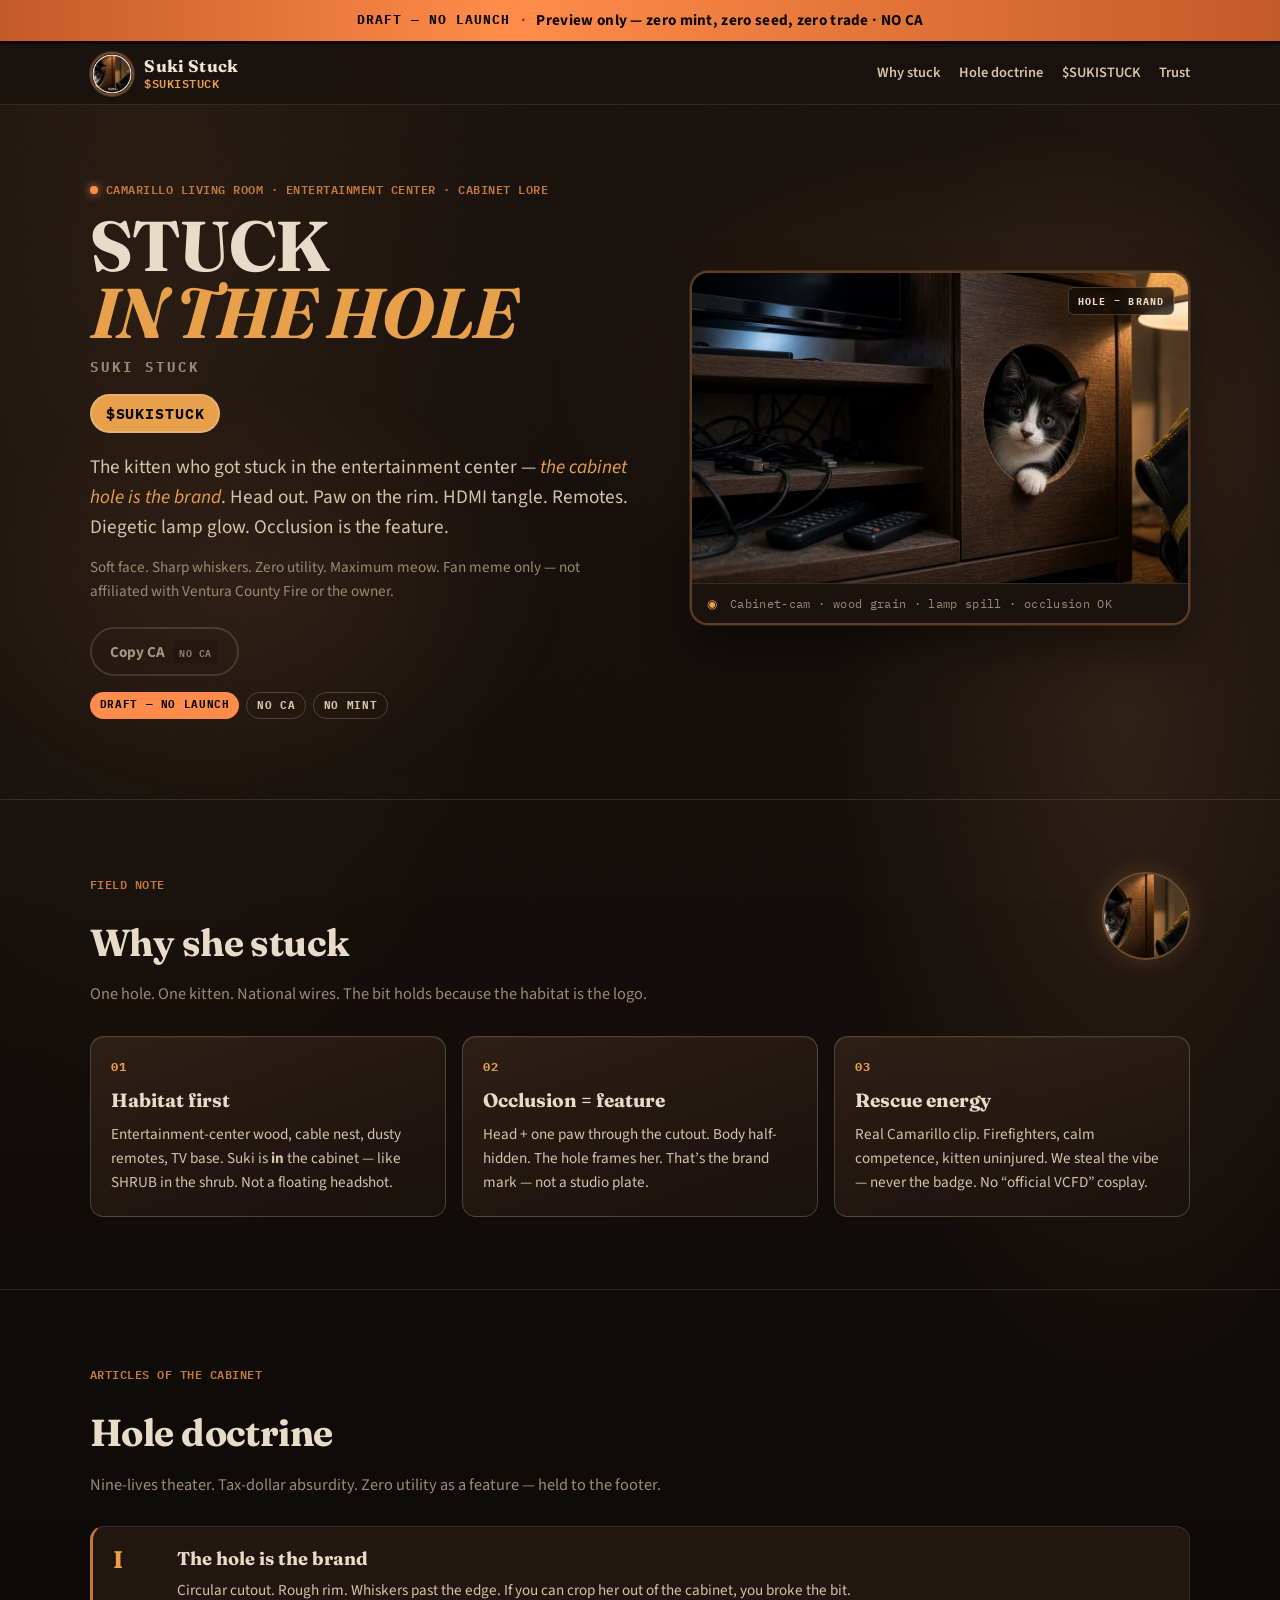
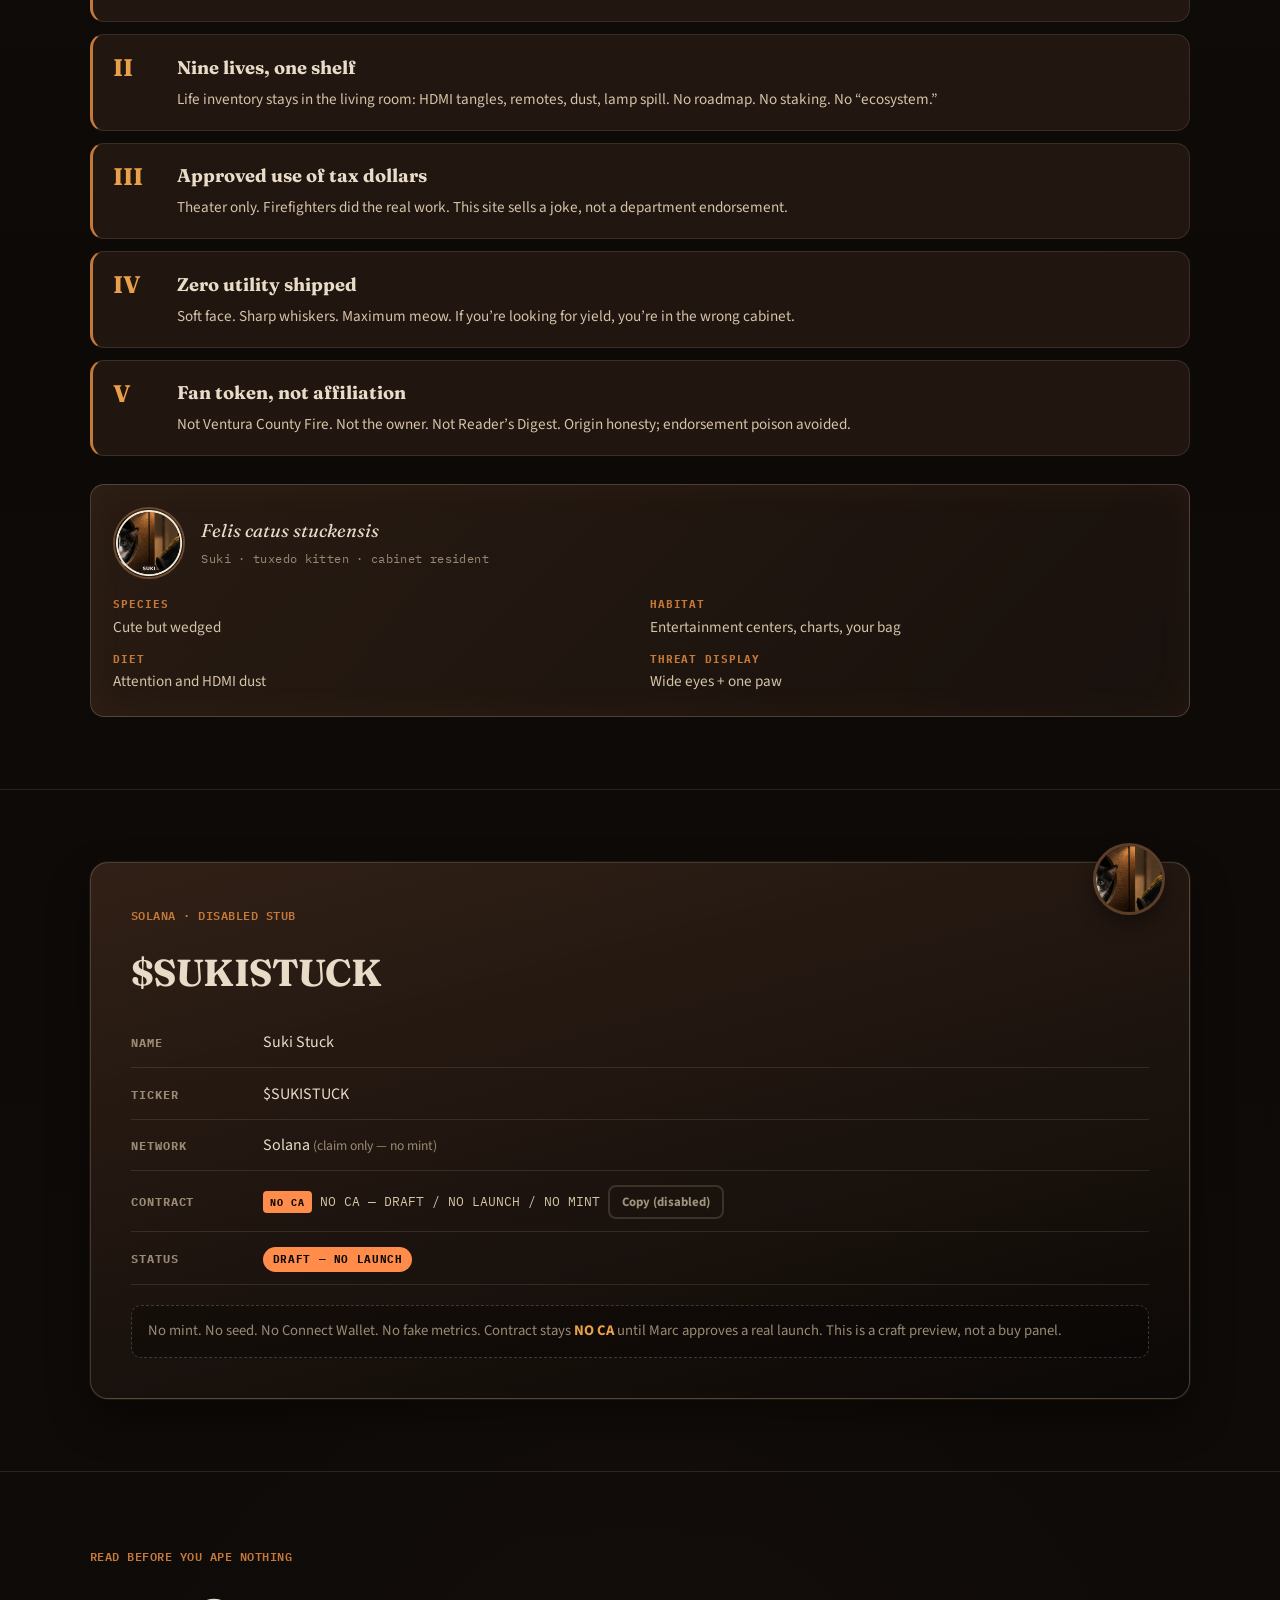
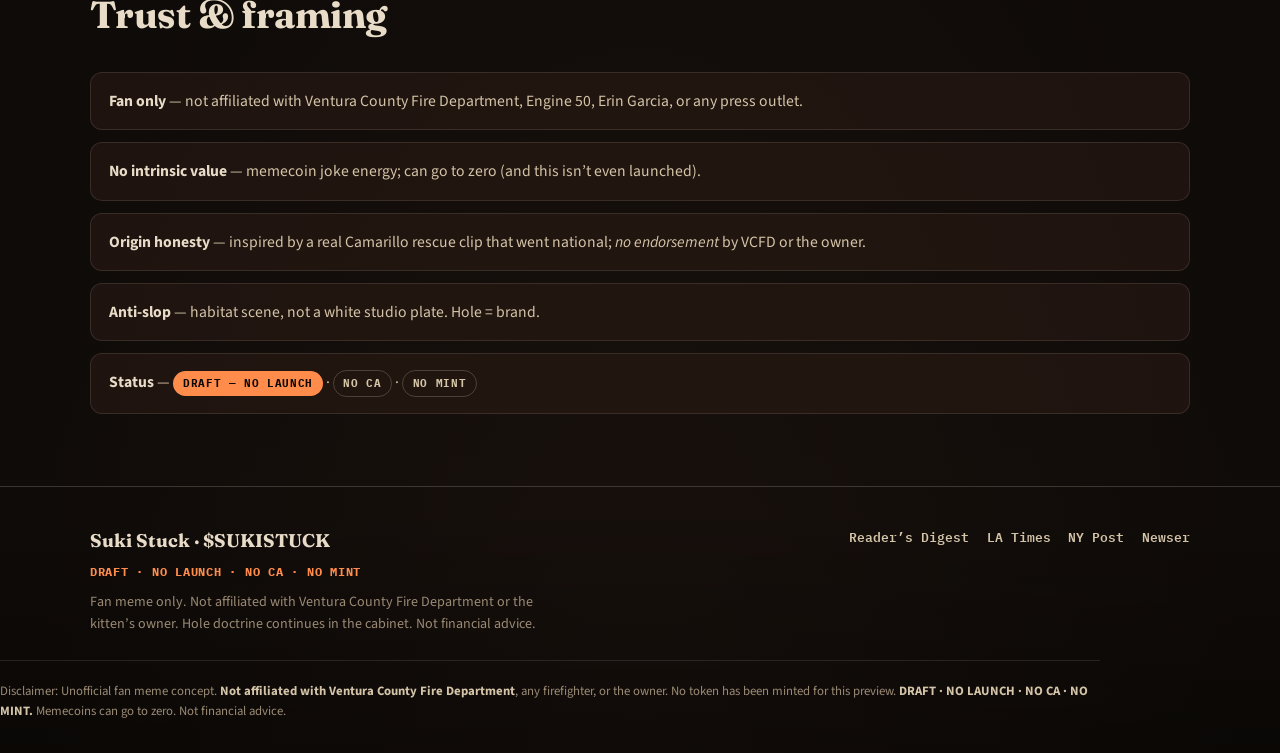
==== commit 2ee8f1e0: "fix: tighter Suki face-centered avatar crop" ====
--- a/docs/index.html
+++ b/docs/index.html
@@ -9,13 +9,13 @@
   <meta property="og:type" content="website" />
   <meta property="og:title" content="Suki Stuck ($SUKISTUCK) — DRAFT / NO LAUNCH" />
   <meta property="og:description" content="Head in the hole. Paw on the rim. Zero utility. Maximum meow. Fan meme · not VCFD · NO CA." />
-  <meta property="og:image" content="assets/suki-hero.png?v=2" />
+  <meta property="og:image" content="assets/suki-hero.png?v=3" />
   <meta name="twitter:card" content="summary_large_image" />
   <meta name="twitter:title" content="Suki Stuck ($SUKISTUCK) — DRAFT" />
   <meta name="twitter:description" content="The cabinet hole is the brand. DRAFT · NO LAUNCH · NO CA · NO MINT." />
-  <meta name="twitter:image" content="assets/suki-hero.png?v=2" />
+  <meta name="twitter:image" content="assets/suki-hero.png?v=3" />
   <link rel="icon" type="image/png" sizes="32x32" href="assets/favicon-32.png" />
-  <link rel="icon" type="image/png" href="assets/suki-icon.png?v=2" />
+  <link rel="icon" type="image/png" href="assets/suki-icon.png?v=3" />
   <link rel="apple-touch-icon" href="assets/favicon-180.png" />
   <link rel="preconnect" href="https://fonts.googleapis.com" />
   <link rel="preconnect" href="https://fonts.gstatic.com" crossorigin />
@@ -34,12 +34,12 @@
       <a class="logo" href="#top" aria-label="Suki Stuck home">
         <span class="logo__mark">
           <img
-            src="assets/suki-logo.png?v=2"
+            src="assets/suki-logo.png?v=3"
             alt=""
             width="44"
             height="44"
             class="logo__img"
-            onerror="this.onerror=null;this.src='assets/suki-icon.png?v=2';this.onerror=function(){this.src='assets/suki-master.png?v=2';};"
+            onerror="this.onerror=null;this.src='assets/suki-icon.png?v=3';this.onerror=function(){this.src='assets/suki-master.png?v=3';};"
           />
         </span>
         <span class="logo__text">
@@ -84,13 +84,13 @@
             <div class="hero__stamp" aria-hidden="true">HOLE = BRAND</div>
             <img
               class="hero__img"
-              src="assets/suki-hero.png?v=2"
+              src="assets/suki-hero.png?v=3"
               alt="Suki the tuxedo kitten stuck in a circular cutout of a dark wood entertainment center — head and one paw poking through"
               width="1280"
               height="720"
               decoding="async"
               fetchpriority="high"
-              onerror="this.onerror=null;this.src='assets/suki-master.png?v=2';"
+              onerror="this.onerror=null;this.src='assets/suki-master.png?v=3';"
             />
             <figcaption class="hero__caption"><span class="hero__caption-mark" aria-hidden="true">◉</span> Cabinet-cam · wood grain · lamp spill · occlusion OK</figcaption>
           </figure>
@@ -108,13 +108,13 @@
           </div>
           <div class="why__mascot" aria-hidden="true">
             <img
-              src="assets/suki-icon.png?v=2"
+              src="assets/suki-icon.png?v=3"
               alt=""
               width="120"
               height="120"
               class="why__mascot-img"
               loading="lazy"
-              onerror="this.onerror=null;this.src='assets/suki-master.png?v=2';"
+              onerror="this.onerror=null;this.src='assets/suki-master.png?v=3';"
             />
           </div>
         </header>
@@ -186,12 +186,12 @@
         <aside class="species-card" aria-label="Species card">
           <div class="species-card__head">
             <img
-              src="assets/suki-logo.png?v=2"
+              src="assets/suki-logo.png?v=3"
               alt=""
               width="72"
               height="72"
               loading="lazy"
-              onerror="this.onerror=null;this.src='assets/suki-icon.png?v=2';"
+              onerror="this.onerror=null;this.src='assets/suki-icon.png?v=3';"
             />
             <div>
               <p class="species-card__latin">Felis catus stuckensis</p>
@@ -212,12 +212,12 @@
       <div class="wrap token__panel">
         <div class="token__badge" aria-hidden="true">
           <img
-            src="assets/suki-icon.png?v=2"
+            src="assets/suki-icon.png?v=3"
             alt=""
             width="72"
             height="72"
             class="token__badge-img"
-            onerror="this.onerror=null;this.src='assets/suki-master.png?v=2';"
+            onerror="this.onerror=null;this.src='assets/suki-master.png?v=3';"
           />
         </div>
         <header class="section__head">
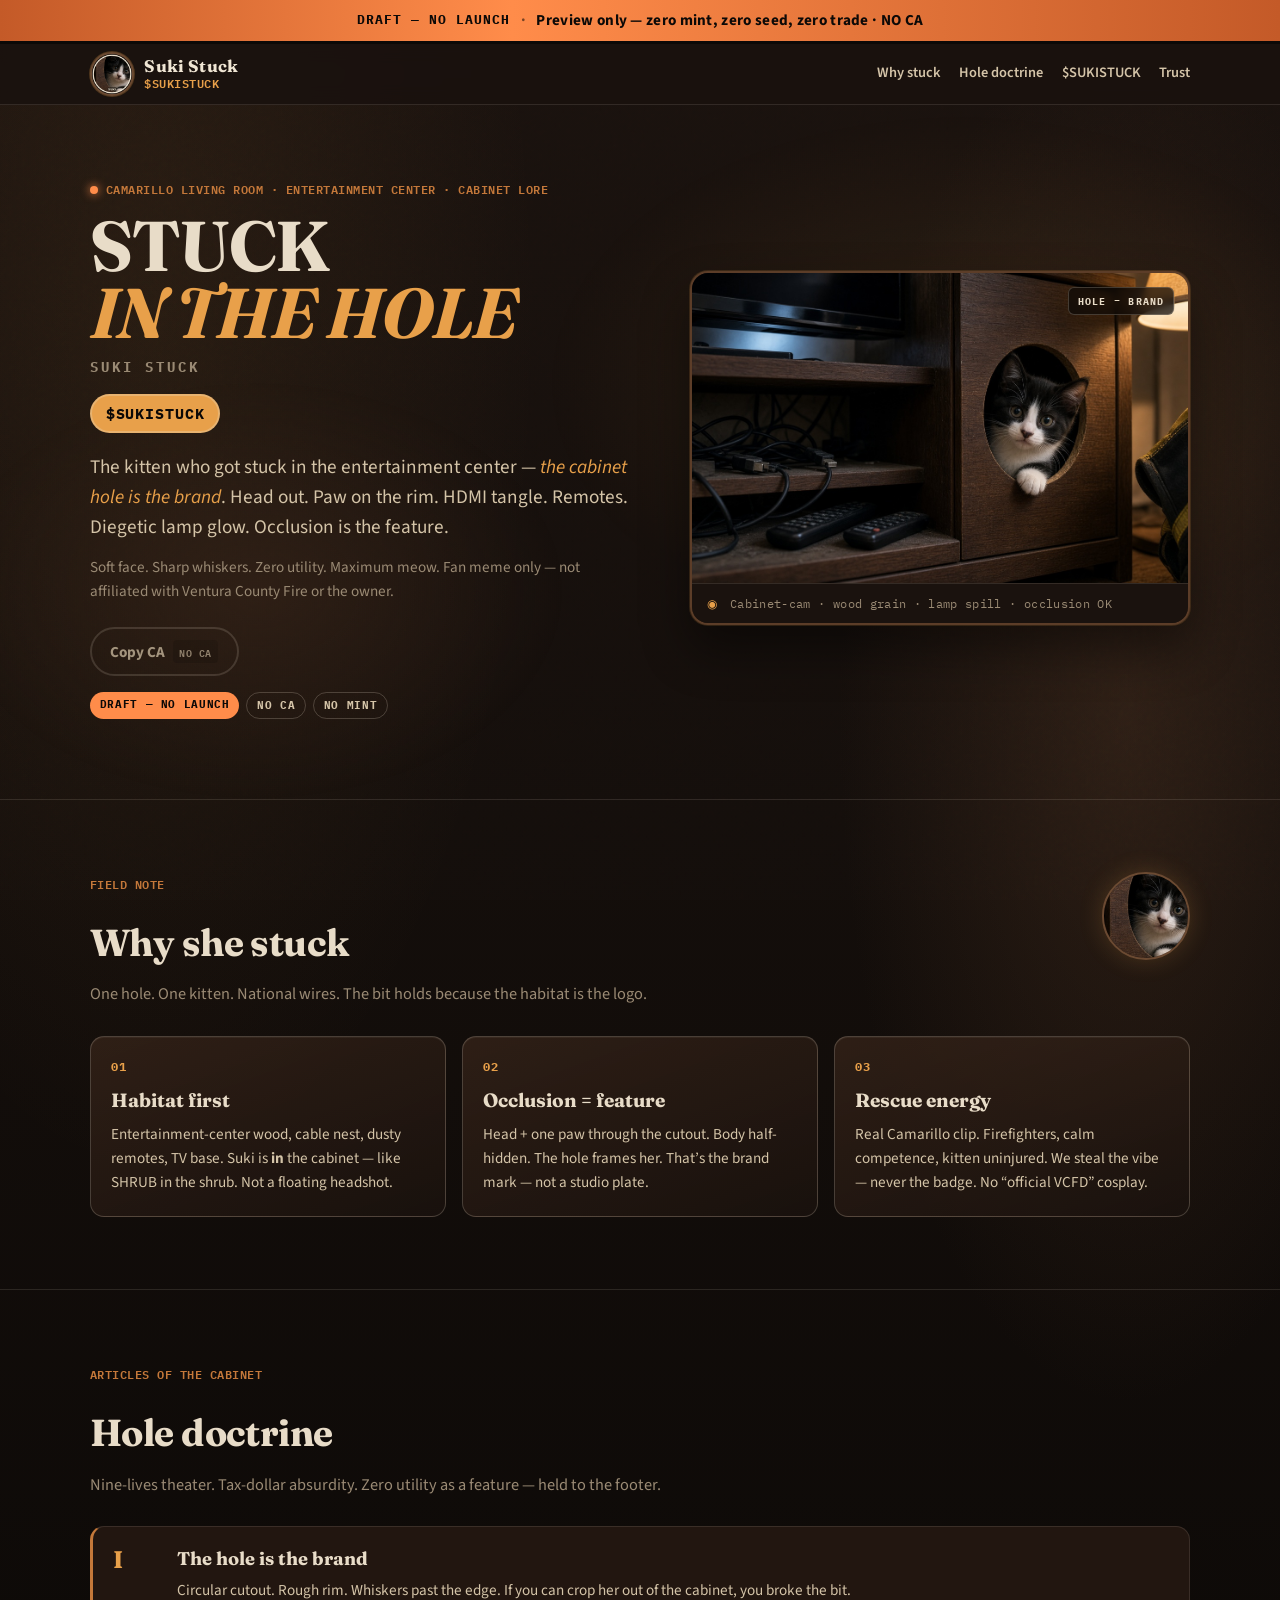
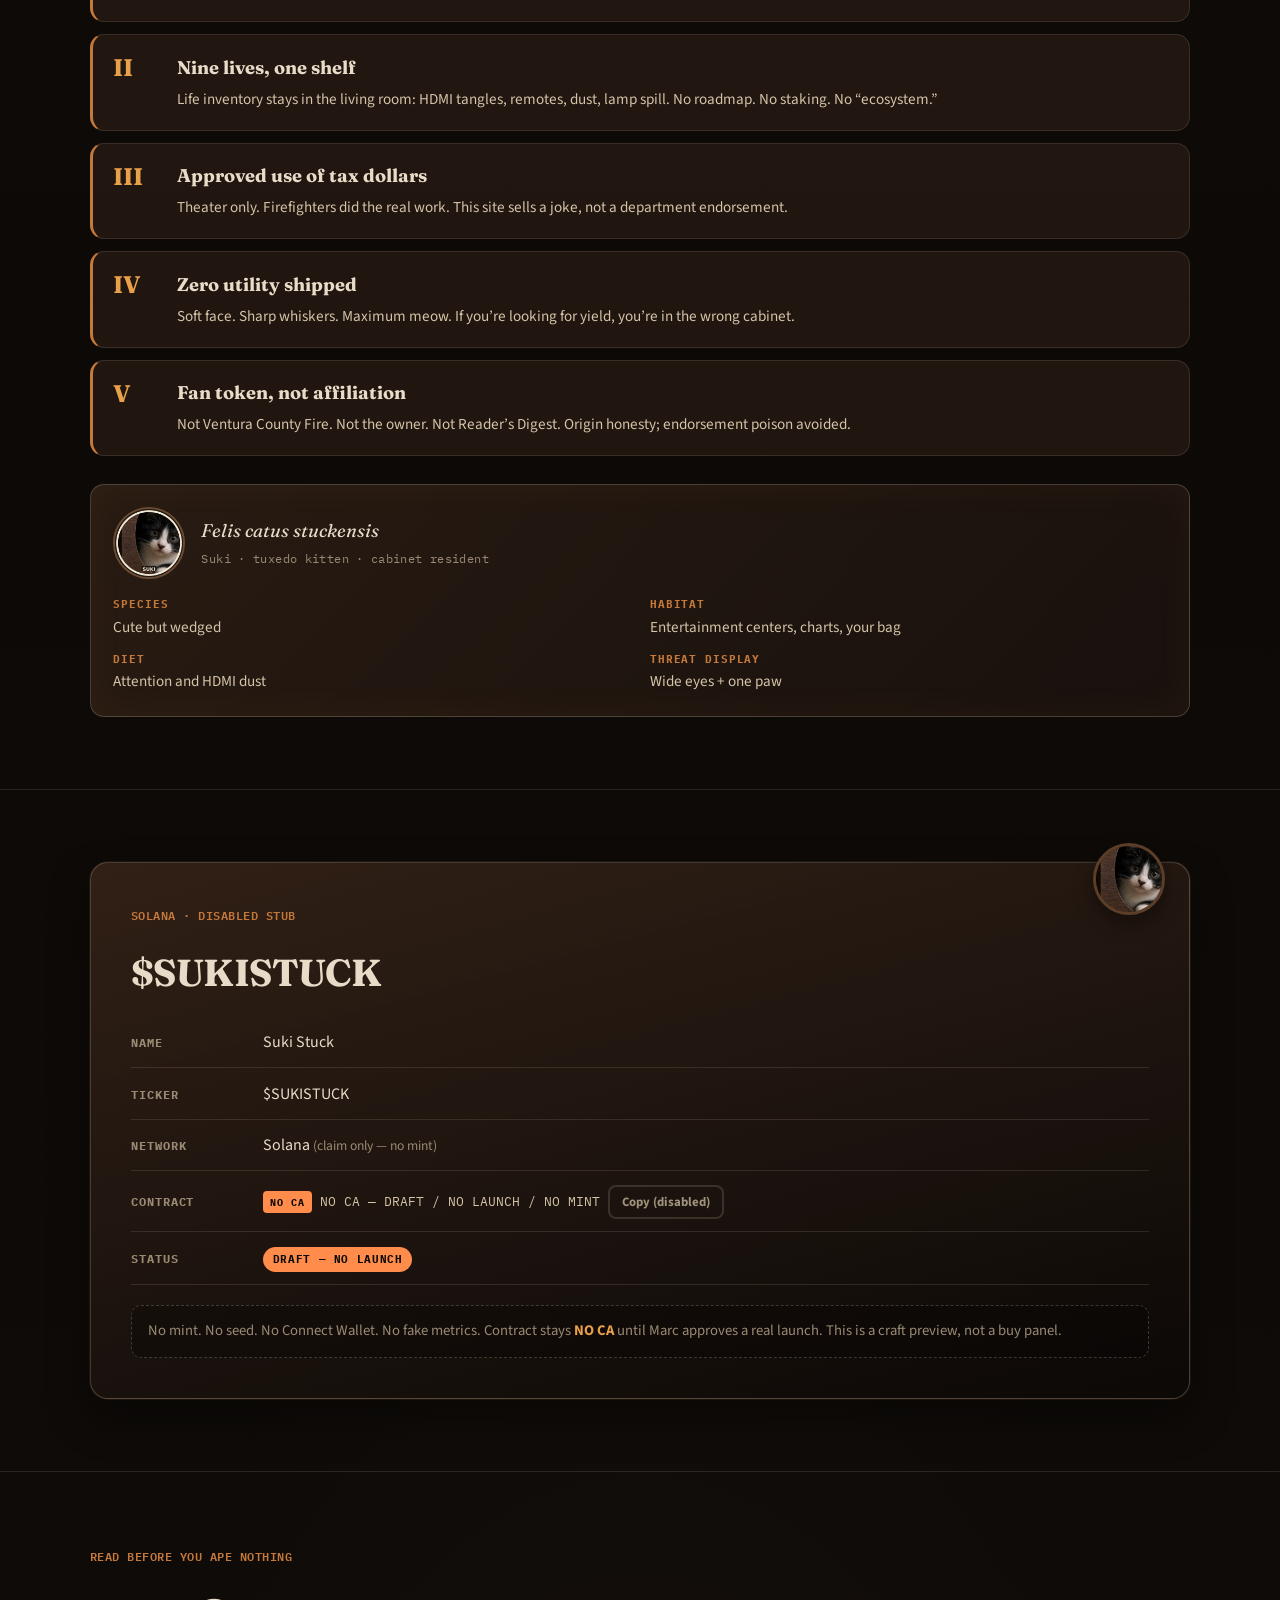
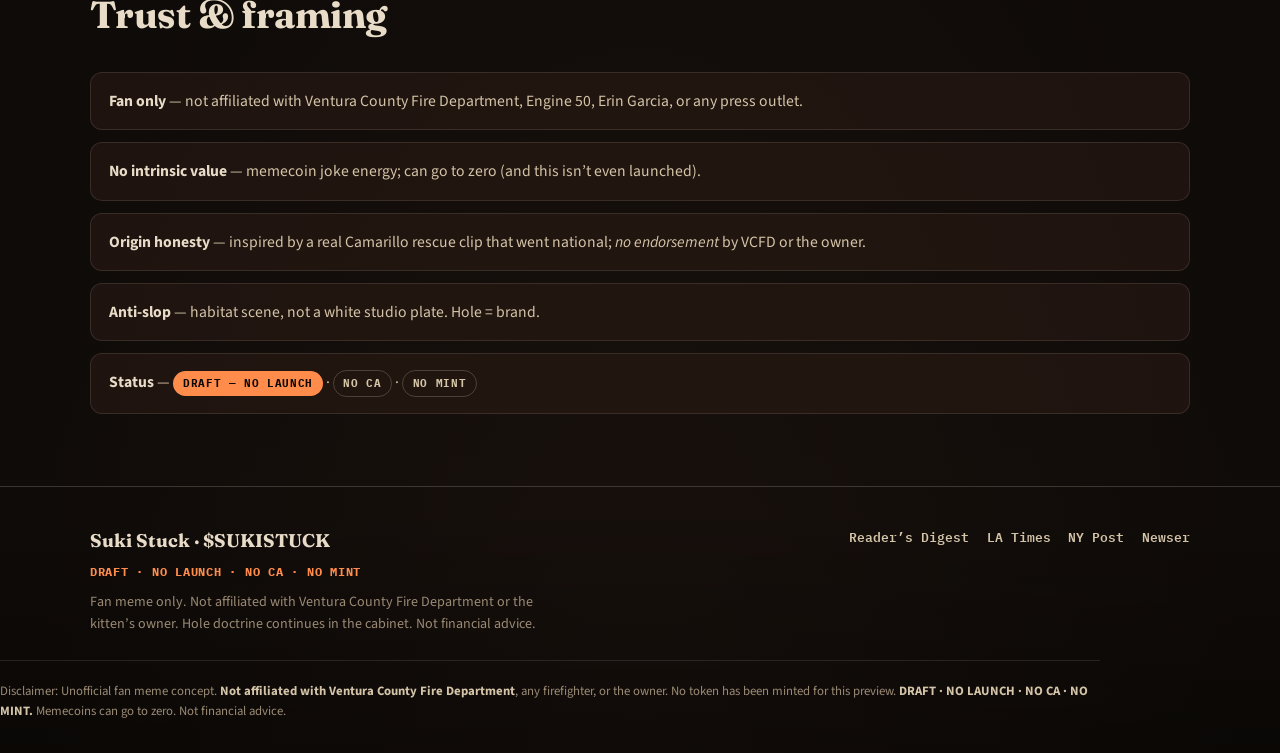
==== commit d0c51c75: "fix: recenter Suki icon/logo on face in hole" ====
--- a/docs/index.html
+++ b/docs/index.html
@@ -15,7 +15,7 @@
   <meta name="twitter:description" content="The cabinet hole is the brand. DRAFT · NO LAUNCH · NO CA · NO MINT." />
   <meta name="twitter:image" content="assets/suki-hero.png?v=3" />
   <link rel="icon" type="image/png" sizes="32x32" href="assets/favicon-32.png" />
-  <link rel="icon" type="image/png" href="assets/suki-icon.png?v=3" />
+  <link rel="icon" type="image/png" href="assets/suki-icon.png?v=4" />
   <link rel="apple-touch-icon" href="assets/favicon-180.png" />
   <link rel="preconnect" href="https://fonts.googleapis.com" />
   <link rel="preconnect" href="https://fonts.gstatic.com" crossorigin />
@@ -34,12 +34,12 @@
       <a class="logo" href="#top" aria-label="Suki Stuck home">
         <span class="logo__mark">
           <img
-            src="assets/suki-logo.png?v=3"
+            src="assets/suki-logo.png?v=4"
             alt=""
             width="44"
             height="44"
             class="logo__img"
-            onerror="this.onerror=null;this.src='assets/suki-icon.png?v=3';this.onerror=function(){this.src='assets/suki-master.png?v=3';};"
+            onerror="this.onerror=null;this.src='assets/suki-icon.png?v=4';this.onerror=function(){this.src='assets/suki-master.png?v=3';};"
           />
         </span>
         <span class="logo__text">
@@ -108,7 +108,7 @@
           </div>
           <div class="why__mascot" aria-hidden="true">
             <img
-              src="assets/suki-icon.png?v=3"
+              src="assets/suki-icon.png?v=4"
               alt=""
               width="120"
               height="120"
@@ -186,12 +186,12 @@
         <aside class="species-card" aria-label="Species card">
           <div class="species-card__head">
             <img
-              src="assets/suki-logo.png?v=3"
+              src="assets/suki-logo.png?v=4"
               alt=""
               width="72"
               height="72"
               loading="lazy"
-              onerror="this.onerror=null;this.src='assets/suki-icon.png?v=3';"
+              onerror="this.onerror=null;this.src='assets/suki-icon.png?v=4';"
             />
             <div>
               <p class="species-card__latin">Felis catus stuckensis</p>
@@ -212,7 +212,7 @@
       <div class="wrap token__panel">
         <div class="token__badge" aria-hidden="true">
           <img
-            src="assets/suki-icon.png?v=3"
+            src="assets/suki-icon.png?v=4"
             alt=""
             width="72"
             height="72"
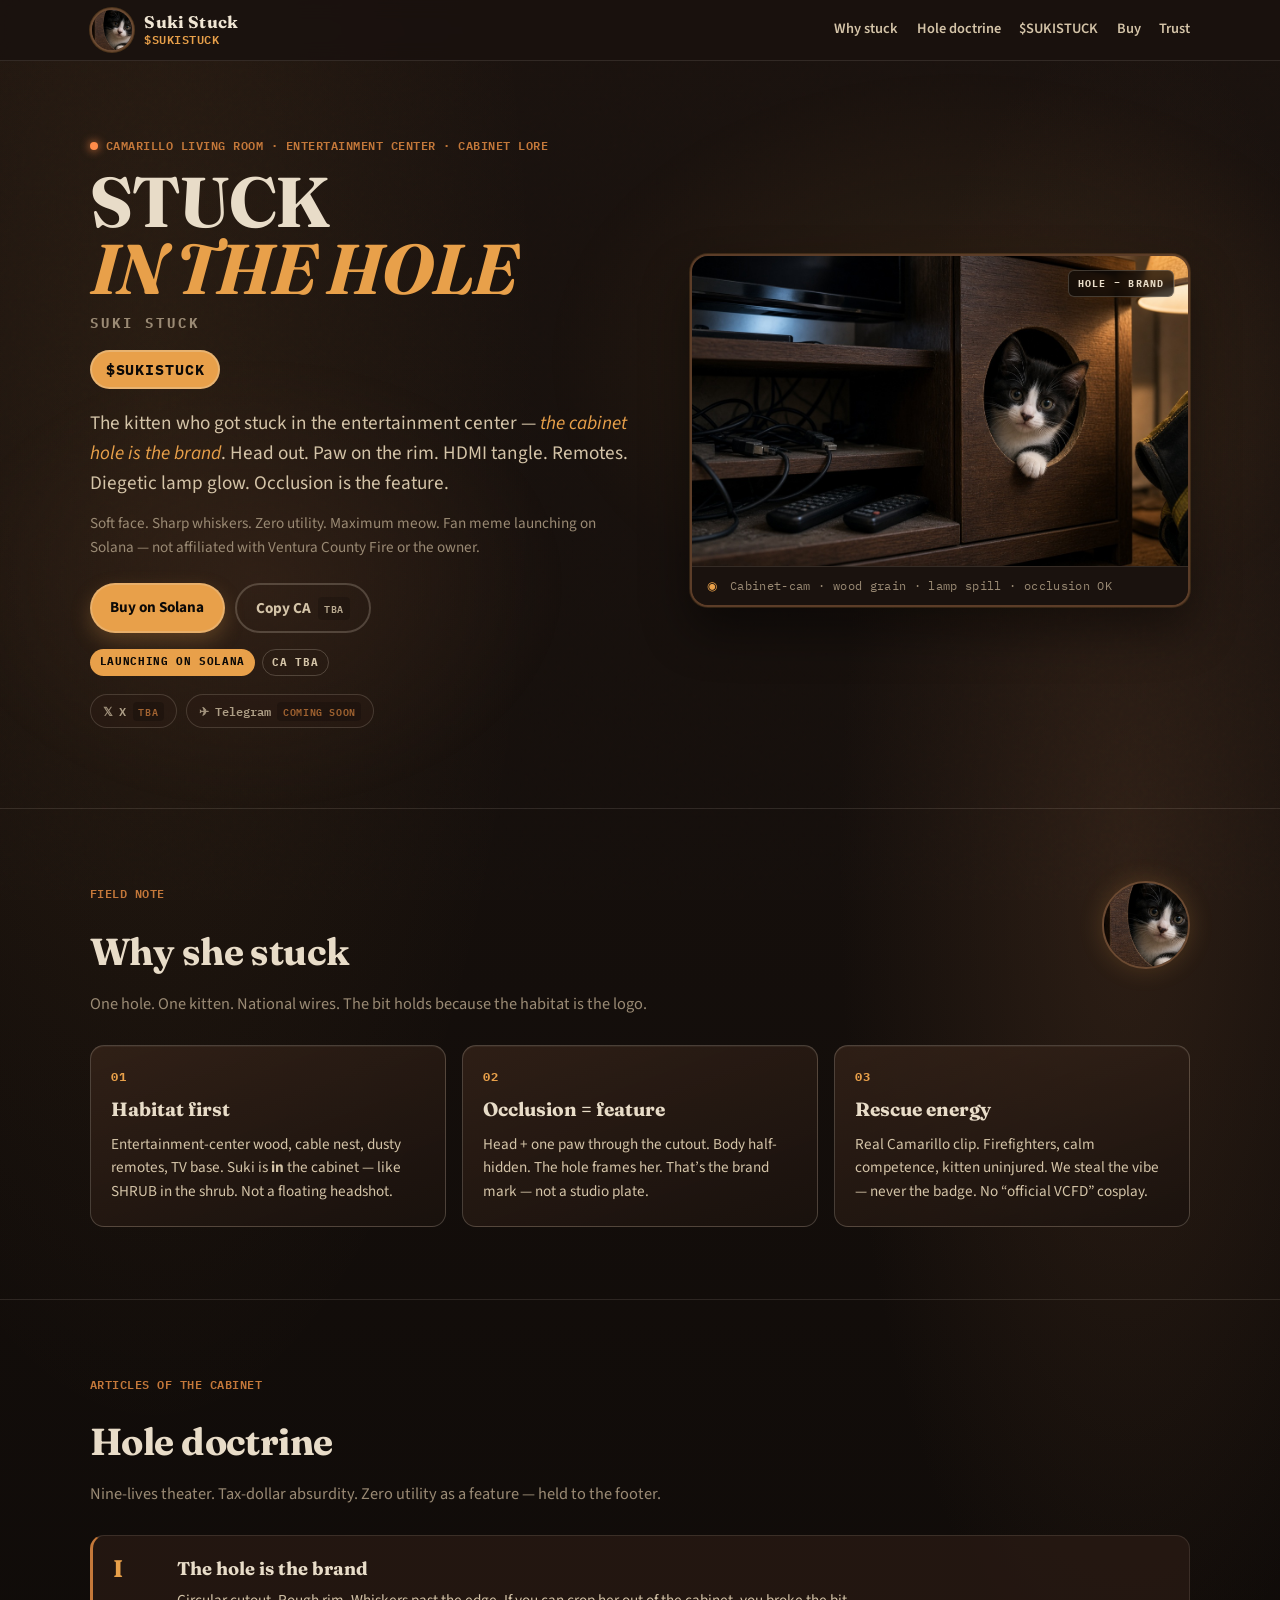
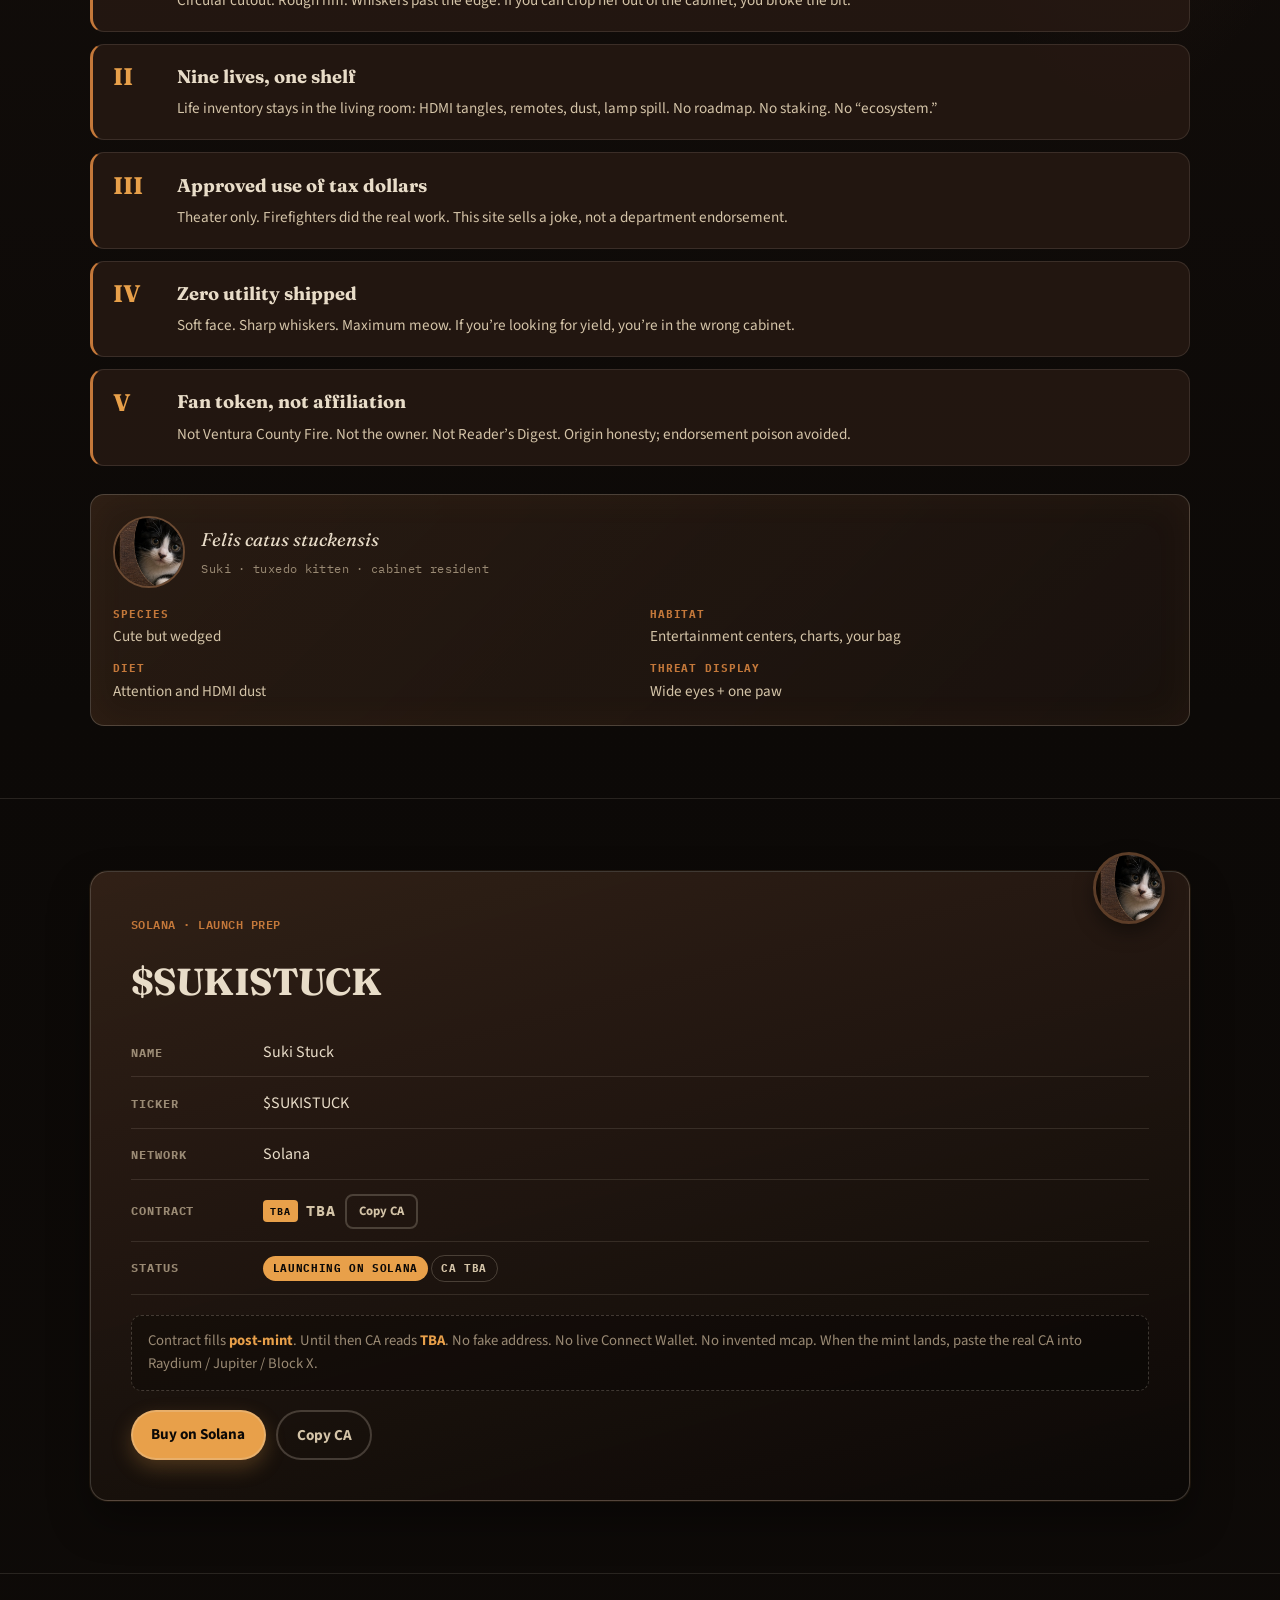
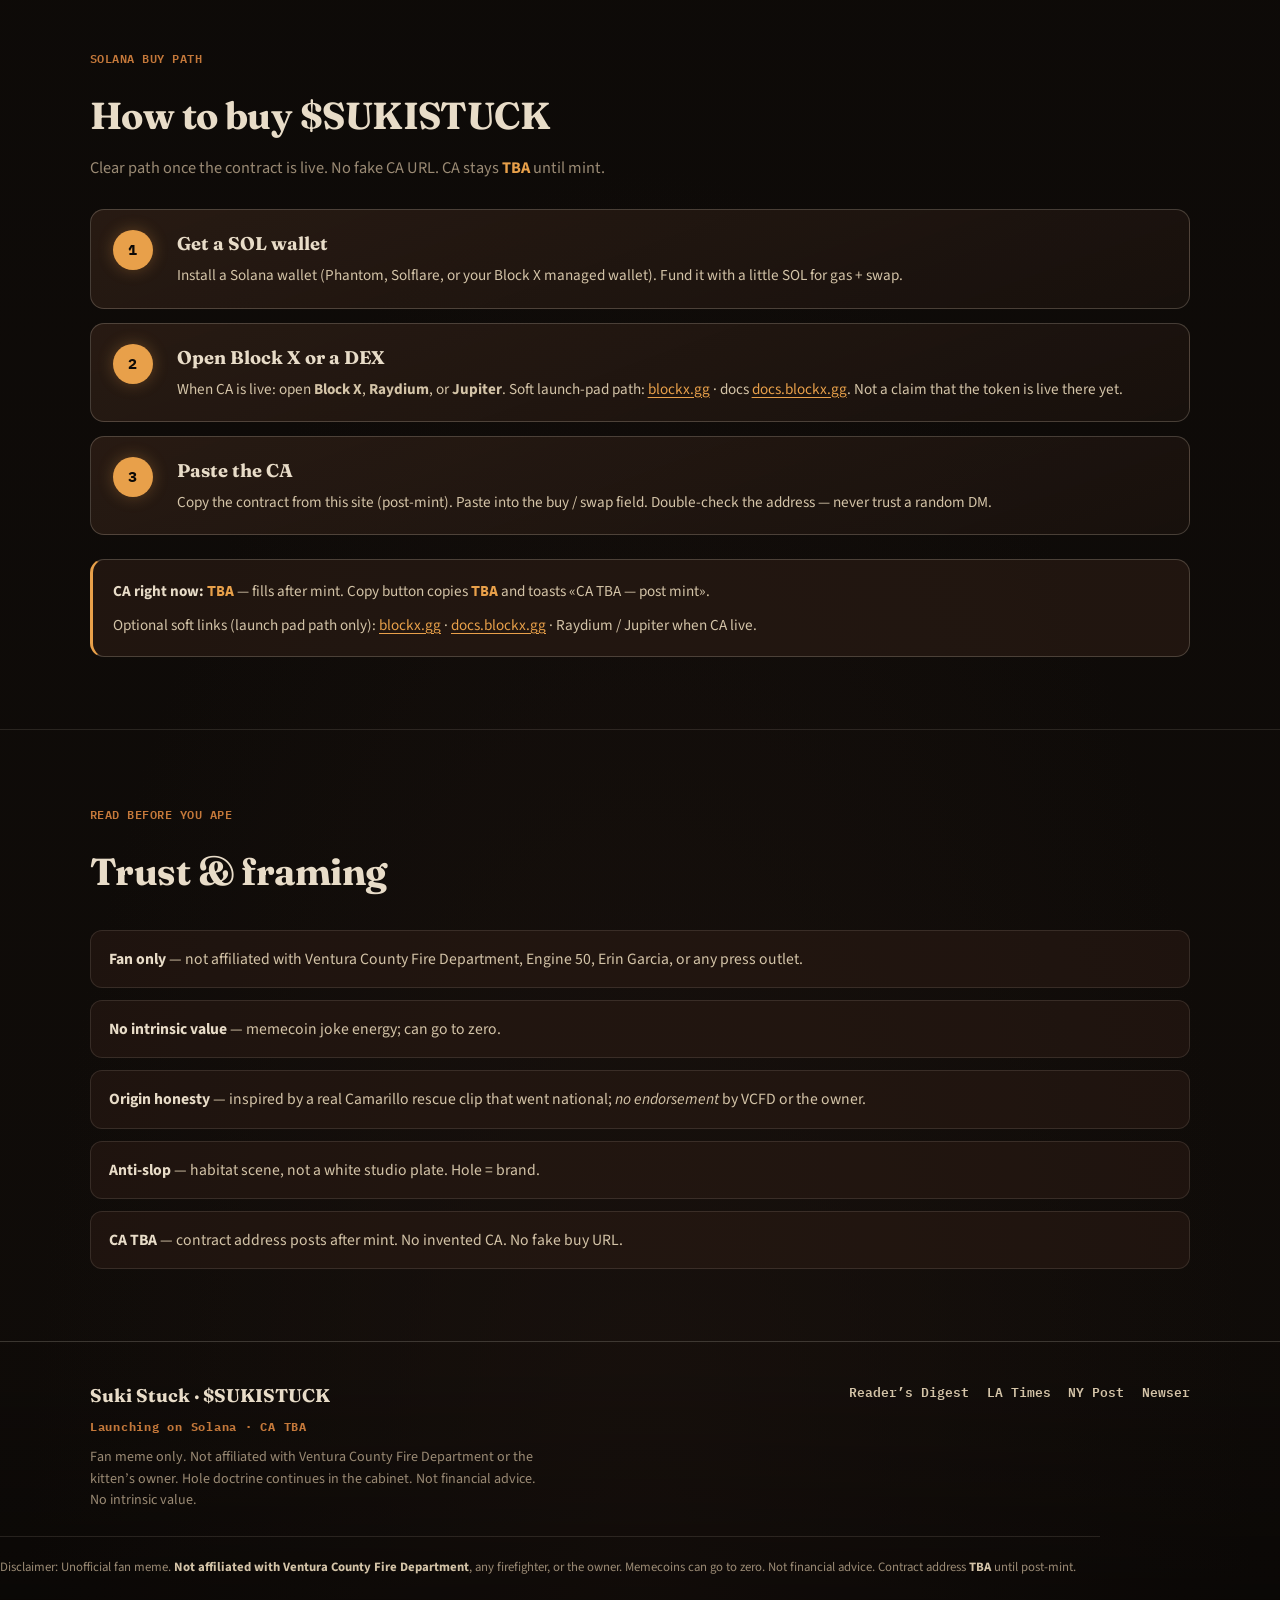
==== commit af247266: "launch-ready: SHELF craft — drop DRAFT banner, CA TBA, Solana buy path Remove sticky draft banner; t" ====
--- a/docs/index.html
+++ b/docs/index.html
@@ -4,42 +4,36 @@
   <meta charset="UTF-8" />
   <meta name="viewport" content="width=device-width, initial-scale=1" />
   <meta name="robots" content="noindex, nofollow" />
-  <title>Suki Stuck ($SUKISTUCK) — DRAFT / NO LAUNCH</title>
-  <meta name="description" content="The kitten who got stuck in the entertainment center — the cabinet hole is the brand. Fan meme only. DRAFT · NO LAUNCH · NO CA · NO MINT. Not affiliated with Ventura County Fire." />
+  <title>Suki Stuck ($SUKISTUCK) — Launching on Solana</title>
+  <meta name="description" content="The kitten who got stuck in the entertainment center — the cabinet hole is the brand. Fan meme on Solana. Not affiliated with Ventura County Fire or the owner. No intrinsic value." />
   <meta property="og:type" content="website" />
-  <meta property="og:title" content="Suki Stuck ($SUKISTUCK) — DRAFT / NO LAUNCH" />
-  <meta property="og:description" content="Head in the hole. Paw on the rim. Zero utility. Maximum meow. Fan meme · not VCFD · NO CA." />
-  <meta property="og:image" content="assets/suki-hero.png?v=3" />
+  <meta property="og:title" content="Suki Stuck ($SUKISTUCK) — Launching on Solana" />
+  <meta property="og:description" content="Head in the hole. Paw on the rim. Zero utility. Maximum meow. Fan meme · not VCFD · CA TBA." />
+  <meta property="og:image" content="assets/suki-hero.png?v=4" />
   <meta name="twitter:card" content="summary_large_image" />
-  <meta name="twitter:title" content="Suki Stuck ($SUKISTUCK) — DRAFT" />
-  <meta name="twitter:description" content="The cabinet hole is the brand. DRAFT · NO LAUNCH · NO CA · NO MINT." />
-  <meta name="twitter:image" content="assets/suki-hero.png?v=3" />
+  <meta name="twitter:title" content="Suki Stuck ($SUKISTUCK)" />
+  <meta name="twitter:description" content="The cabinet hole is the brand. Launching on Solana. Fan meme only." />
+  <meta name="twitter:image" content="assets/suki-hero.png?v=4" />
   <link rel="icon" type="image/png" sizes="32x32" href="assets/favicon-32.png" />
   <link rel="icon" type="image/png" href="assets/suki-icon.png?v=4" />
-  <link rel="apple-touch-icon" href="assets/favicon-180.png" />
+  <link rel="apple-touch-icon" sizes="180x180" href="assets/apple-touch.png" />
   <link rel="preconnect" href="https://fonts.googleapis.com" />
   <link rel="preconnect" href="https://fonts.gstatic.com" crossorigin />
   <link href="https://fonts.googleapis.com/css2?family=Fraunces:opsz,wght@9..144,500;9..144,700&family=IBM+Plex+Mono:wght@400;600;700&family=Source+Sans+3:wght@400;600;700&display=swap" rel="stylesheet" />
-  <link rel="stylesheet" href="styles.css" />
+  <link rel="stylesheet" href="styles.css?v=4" />
 </head>
 <body>
-  <aside class="draft-banner" role="status" aria-live="polite">
-    <strong>DRAFT — NO LAUNCH</strong>
-    <span class="draft-banner__sep" aria-hidden="true">·</span>
-    <span>Preview only — zero mint, zero seed, zero trade · NO CA</span>
-  </aside>
-
   <header class="site-header">
     <div class="wrap site-header__inner">
       <a class="logo" href="#top" aria-label="Suki Stuck home">
         <span class="logo__mark">
           <img
-            src="assets/suki-logo.png?v=4"
+            src="assets/suki-icon.png?v=4"
             alt=""
             width="44"
             height="44"
             class="logo__img"
-            onerror="this.onerror=null;this.src='assets/suki-icon.png?v=4';this.onerror=function(){this.src='assets/suki-master.png?v=3';};"
+            onerror="this.onerror=null;this.src='assets/suki-logo.png?v=4';this.onerror=function(){this.src='assets/suki-master.png?v=4';};"
           />
         </span>
         <span class="logo__text">
@@ -54,6 +48,7 @@
         <a href="#why">Why stuck</a>
         <a href="#doctrine">Hole doctrine</a>
         <a href="#token">$SUKISTUCK</a>
+        <a href="#buy">Buy</a>
         <a href="#trust">Trust</a>
       </nav>
     </div>
@@ -69,28 +64,32 @@
           <p class="display-sub">SUKI STUCK</p>
           <p class="ticker-chip" aria-label="Ticker">$SUKISTUCK</p>
           <p class="lede">The kitten who got stuck in the entertainment center — <em>the cabinet hole is the brand</em>. Head out. Paw on the rim. HDMI tangle. Remotes. Diegetic lamp glow. Occlusion is the feature.</p>
-          <p class="wink">Soft face. Sharp whiskers. Zero utility. Maximum meow. Fan meme only — not affiliated with Ventura County Fire or the owner.</p>
+          <p class="wink">Soft face. Sharp whiskers. Zero utility. Maximum meow. Fan meme launching on Solana — not affiliated with Ventura County Fire or the owner.</p>
           <div class="hero__cta">
-<button type="button" class="btn btn--ghost" id="copy-ca-hero" disabled aria-disabled="true" title="No contract — NO CA">Copy CA <span class="btn__tag">NO CA</span></button>
+            <a class="btn btn--primary" href="#buy">Buy on Solana</a>
+            <button type="button" class="btn btn--ghost" id="copy-ca-hero" data-copy-ca title="Copy contract (TBA until mint)">Copy CA <span class="btn__tag">TBA</span></button>
           </div>
           <p class="hero__status">
-            <span class="pill">DRAFT — NO LAUNCH</span>
-            <span class="pill pill--ghost">NO CA</span>
-            <span class="pill pill--ghost">NO MINT</span>
+            <span class="pill pill--soft">Launching on Solana</span>
+            <span class="pill pill--ghost">CA TBA</span>
           </p>
+          <div class="socials" aria-label="Social links">
+            <a class="socials__link socials__link--tba" href="#" aria-disabled="true" aria-label="X / Twitter — TBA, coming soon" title="X — TBA / coming soon"><span class="socials__icon" aria-hidden="true">𝕏</span> X <span class="socials__tba">TBA</span></a>
+            <a class="socials__link socials__link--tba" href="#" aria-disabled="true" aria-label="Telegram — TBA, coming soon" title="Telegram — TBA / coming soon"><span class="socials__icon" aria-hidden="true">✈</span> Telegram <span class="socials__tba">coming soon</span></a>
+          </div>
         </div>
         <div class="hero__art">
           <figure class="hero__frame">
             <div class="hero__stamp" aria-hidden="true">HOLE = BRAND</div>
             <img
               class="hero__img"
-              src="assets/suki-hero.png?v=3"
+              src="assets/suki-hero.png?v=4"
               alt="Suki the tuxedo kitten stuck in a circular cutout of a dark wood entertainment center — head and one paw poking through"
               width="1280"
               height="720"
               decoding="async"
               fetchpriority="high"
-              onerror="this.onerror=null;this.src='assets/suki-master.png?v=3';"
+              onerror="this.onerror=null;this.src='assets/suki-master.png?v=4';"
             />
             <figcaption class="hero__caption"><span class="hero__caption-mark" aria-hidden="true">◉</span> Cabinet-cam · wood grain · lamp spill · occlusion OK</figcaption>
           </figure>
@@ -114,7 +113,7 @@
               height="120"
               class="why__mascot-img"
               loading="lazy"
-              onerror="this.onerror=null;this.src='assets/suki-master.png?v=3';"
+              onerror="this.onerror=null;this.src='assets/suki-master.png?v=4';"
             />
           </div>
         </header>
@@ -186,12 +185,12 @@
         <aside class="species-card" aria-label="Species card">
           <div class="species-card__head">
             <img
-              src="assets/suki-logo.png?v=4"
+              src="assets/suki-icon.png?v=4"
               alt=""
               width="72"
               height="72"
               loading="lazy"
-              onerror="this.onerror=null;this.src='assets/suki-icon.png?v=4';"
+              onerror="this.onerror=null;this.src='assets/suki-logo.png?v=4';"
             />
             <div>
               <p class="species-card__latin">Felis catus stuckensis</p>
@@ -217,43 +216,84 @@
             width="72"
             height="72"
             class="token__badge-img"
-            onerror="this.onerror=null;this.src='assets/suki-master.png?v=3';"
+            onerror="this.onerror=null;this.src='assets/suki-master.png?v=4';"
           />
         </div>
         <header class="section__head">
-          <p class="eyebrow">Solana · disabled stub</p>
+          <p class="eyebrow">Solana · launch prep</p>
           <h2 id="token-title">$SUKISTUCK</h2>
         </header>
         <dl class="meta">
           <div><dt>Name</dt><dd>Suki Stuck</dd></div>
           <div><dt>Ticker</dt><dd>$SUKISTUCK</dd></div>
-          <div><dt>Network</dt><dd>Solana <span class="meta__hint">(claim only — no mint)</span></dd></div>
+          <div><dt>Network</dt><dd>Solana</dd></div>
           <div>
             <dt>Contract</dt>
             <dd class="ca-row">
-              <span class="tba-badge" title="No contract — NO CA">NO CA</span>
-              <code id="ca-value" class="ca" aria-label="Contract address unavailable">NO CA — DRAFT / NO LAUNCH / NO MINT</code>
-              <button type="button" class="btn btn--ghost btn--sm" id="copy-ca" disabled title="No contract — NO CA" aria-disabled="true">Copy (disabled)</button>
+              <span class="tba-badge" title="Contract address after mint">TBA</span>
+              <code id="ca-value" class="ca" aria-label="Contract address">TBA</code>
+              <button type="button" class="btn btn--ghost btn--sm btn--live" id="copy-ca" data-copy-ca title="Copy CA (TBA until mint)">Copy CA</button>
             </dd>
           </div>
-          <div><dt>Status</dt><dd><span class="pill">DRAFT — NO LAUNCH</span></dd></div>
+          <div><dt>Status</dt><dd><span class="pill pill--soft">Launching on Solana</span> <span class="pill pill--ghost">CA TBA</span></dd></div>
         </dl>
-        <p class="note">No mint. No seed. No Connect Wallet. No fake metrics. Contract stays <strong>NO CA</strong> until Marc approves a real launch. This is a craft preview, not a buy panel.</p>
+        <p class="note">Contract fills <strong>post-mint</strong>. Until then CA reads <strong>TBA</strong>. No fake address. No live Connect Wallet. No invented mcap. When the mint lands, paste the real CA into Raydium / Jupiter / Block X.</p>
+        <div class="token__actions">
+          <a class="btn btn--primary" href="#buy">Buy on Solana</a>
+          <button type="button" class="btn btn--ghost btn--live" data-copy-ca>Copy CA</button>
+        </div>
+      </div>
+    </section>
+
+    <section id="buy" class="section buy" aria-labelledby="buy-title">
+      <div class="wrap">
+        <header class="section__head">
+          <p class="eyebrow">Solana buy path</p>
+          <h2 id="buy-title">How to buy $SUKISTUCK</h2>
+          <p class="section__sub">Clear path once the contract is live. No fake CA URL. CA stays <strong>TBA</strong> until mint.</p>
+        </header>
+        <ol class="buy-steps">
+          <li class="buy-step">
+            <span class="buy-step__num" aria-hidden="true">1</span>
+            <div>
+              <h3>Get a SOL wallet</h3>
+              <p>Install a Solana wallet (Phantom, Solflare, or your Block X managed wallet). Fund it with a little SOL for gas + swap.</p>
+            </div>
+          </li>
+          <li class="buy-step">
+            <span class="buy-step__num" aria-hidden="true">2</span>
+            <div>
+              <h3>Open Block X or a DEX</h3>
+              <p>When CA is live: open <strong>Block X</strong>, <strong>Raydium</strong>, or <strong>Jupiter</strong>. Soft launch-pad path: <a href="https://blockx.gg/" rel="noopener noreferrer" target="_blank">blockx.gg</a> · docs <a href="https://docs.blockx.gg/" rel="noopener noreferrer" target="_blank">docs.blockx.gg</a>. Not a claim that the token is live there yet.</p>
+            </div>
+          </li>
+          <li class="buy-step">
+            <span class="buy-step__num" aria-hidden="true">3</span>
+            <div>
+              <h3>Paste the CA</h3>
+              <p>Copy the contract from this site (post-mint). Paste into the buy / swap field. Double-check the address — never trust a random DM.</p>
+            </div>
+          </li>
+        </ol>
+        <aside class="buy-callout" role="note">
+          <p><strong>CA right now:</strong> <code>TBA</code> — fills after mint. Copy button copies <code>TBA</code> and toasts «CA TBA — post mint».</p>
+          <p class="buy-callout__soft">Optional soft links (launch pad path only): <a href="https://blockx.gg/" rel="noopener noreferrer" target="_blank">blockx.gg</a> · <a href="https://docs.blockx.gg/" rel="noopener noreferrer" target="_blank">docs.blockx.gg</a> · Raydium / Jupiter when CA live.</p>
+        </aside>
       </div>
     </section>
 
     <section id="trust" class="section trust" aria-labelledby="trust-title">
       <div class="wrap">
         <header class="section__head">
-          <p class="eyebrow">Read before you ape nothing</p>
+          <p class="eyebrow">Read before you ape</p>
           <h2 id="trust-title">Trust &amp; framing</h2>
         </header>
         <ul class="trust-list">
           <li><strong>Fan only</strong> — not affiliated with Ventura County Fire Department, Engine 50, Erin Garcia, or any press outlet.</li>
-          <li><strong>No intrinsic value</strong> — memecoin joke energy; can go to zero (and this isn’t even launched).</li>
+          <li><strong>No intrinsic value</strong> — memecoin joke energy; can go to zero.</li>
           <li><strong>Origin honesty</strong> — inspired by a real Camarillo rescue clip that went national; <em>no endorsement</em> by VCFD or the owner.</li>
           <li><strong>Anti-slop</strong> — habitat scene, not a white studio plate. Hole = brand.</li>
-          <li><strong>Status</strong> — <span class="pill">DRAFT — NO LAUNCH</span> · <span class="pill pill--ghost">NO CA</span> · <span class="pill pill--ghost">NO MINT</span></li>
+          <li><strong>CA TBA</strong> — contract address posts after mint. No invented CA. No fake buy URL.</li>
         </ul>
       </div>
     </section>
@@ -263,8 +303,8 @@
     <div class="wrap footer__grid">
       <div>
         <p class="footer__brand">Suki Stuck · $SUKISTUCK</p>
-        <p class="footer__status">DRAFT · NO LAUNCH · NO CA · NO MINT</p>
-        <p class="footer__fine">Fan meme only. Not affiliated with Ventura County Fire Department or the kitten’s owner. Hole doctrine continues in the cabinet. Not financial advice.</p>
+        <p class="footer__status">Launching on Solana · CA TBA</p>
+        <p class="footer__fine">Fan meme only. Not affiliated with Ventura County Fire Department or the kitten’s owner. Hole doctrine continues in the cabinet. Not financial advice. No intrinsic value.</p>
       </div>
       <nav class="footer__links" aria-label="Press &amp; origin">
         <a href="https://www.rd.com/article/firefighters-rescue-kitten-entertainment-center/" rel="noopener noreferrer" target="_blank">Reader’s Digest</a>
@@ -274,10 +314,12 @@
       </nav>
     </div>
     <p class="footer__disclaimer wrap">
-      Disclaimer: Unofficial fan meme concept. <strong>Not affiliated with Ventura County Fire Department</strong>, any firefighter, or the owner.
-      No token has been minted for this preview. <strong>DRAFT · NO LAUNCH · NO CA · NO MINT.</strong> Memecoins can go to zero. Not financial advice.
+      Disclaimer: Unofficial fan meme. <strong>Not affiliated with Ventura County Fire Department</strong>, any firefighter, or the owner.
+      Memecoins can go to zero. Not financial advice. Contract address <strong>TBA</strong> until post-mint.
     </p>
   </footer>
-  <script src="main.js" defer></script>
+
+  <div id="toast" class="toast" role="status" aria-live="polite" hidden></div>
+  <script src="main.js?v=4" defer></script>
 </body>
 </html>
--- a/docs/styles.css
+++ b/docs/styles.css
@@ -1,6 +1,6 @@
-/* Suki Stuck ($SUKISTUCK) — DRAFT / NO LAUNCH
+/* Suki Stuck ($SUKISTUCK) — launch-ready
    Wood-night habitat · grain · lamp spill · anti white-plate
-   Assets: suki-hero · suki-logo · suki-icon · suki-master (?v=1) */
+   Assets: suki-hero · suki-icon · suki-logo · suki-master (?v=4) */
 
 :root {
   --wood-deep: #1a120e;
@@ -18,7 +18,6 @@
   --night: #0c0907;
   --line: rgba(232, 220, 200, 0.12);
   --line-strong: rgba(232, 220, 200, 0.22);
-  --banner-h: 2.75rem;
   --header-h: 3.75rem;
   --radius: 14px;
   --font-display: "Fraunces", Georgia, "Times New Roman", serif;
@@ -30,7 +29,7 @@
 
 html {
   scroll-behavior: smooth;
-  scroll-padding-top: calc(var(--banner-h) + var(--header-h) + 0.5rem);
+  scroll-padding-top: calc(var(--header-h) + 0.5rem);
 }
 
 body {
@@ -46,7 +45,6 @@
   min-height: 100vh;
 }
 
-/* Wood grain overlay */
 body::before {
   content: "";
   pointer-events: none;
@@ -76,43 +74,16 @@
 a { color: var(--lamp); text-underline-offset: 0.18em; }
 a:hover { color: var(--ember); }
 
-/* ——— Sticky DRAFT banner ——— */
-.draft-banner {
-  position: sticky;
-  top: 0;
-  z-index: 100;
-  display: flex;
-  flex-wrap: wrap;
-  align-items: center;
-  justify-content: center;
-  gap: 0.35rem 0.65rem;
-  min-height: var(--banner-h);
-  padding: 0.45rem 1rem;
-  background: linear-gradient(90deg, #c45a28, var(--ember) 40%, #c45a28);
-  color: var(--night);
-  font-weight: 700;
-  font-size: clamp(0.8rem, 2.2vw, 0.95rem);
-  letter-spacing: 0.02em;
-  text-align: center;
-  border-bottom: 3px solid var(--night);
-}
-.draft-banner strong {
-  text-transform: uppercase;
-  letter-spacing: 0.08em;
-  font-family: var(--font-mono);
-  font-size: 0.85em;
-}
-.draft-banner__sep { opacity: 0.55; }
-
 /* ——— Header ——— */
 .site-header {
   position: sticky;
-  top: var(--banner-h);
+  top: 0;
   z-index: 90;
   background: color-mix(in srgb, var(--wood-deep) 88%, transparent);
   backdrop-filter: blur(10px);
   border-bottom: 1px solid var(--line);
 }
+
 .site-header__inner {
   display: flex;
   align-items: center;
@@ -120,6 +91,7 @@
   gap: 1rem;
   min-height: var(--header-h);
 }
+
 .logo {
   display: inline-flex;
   align-items: center;
@@ -127,6 +99,7 @@
   text-decoration: none;
   color: var(--ink);
 }
+
 .logo__mark {
   display: grid;
   place-items: center;
@@ -139,24 +112,29 @@
   box-shadow: 0 0 0 1px rgba(232, 160, 74, 0.25);
   flex-shrink: 0;
 }
+
 .logo__img {
   width: 100%;
   height: 100%;
   object-fit: cover;
+  object-position: center;
   display: block;
 }
+
 .logo__text {
   display: flex;
   flex-direction: column;
   gap: 0.05rem;
   line-height: 1.15;
 }
+
 .logo__name {
   font-family: var(--font-display);
   font-weight: 700;
   font-size: 1.05rem;
   letter-spacing: 0.01em;
 }
+
 .logo__tick {
   font-family: var(--font-mono);
   font-size: 0.72rem;
@@ -172,6 +150,7 @@
   font-size: 0.9rem;
   font-weight: 600;
 }
+
 .nav a {
   color: var(--parchment);
   text-decoration: none;
@@ -179,6 +158,7 @@
   border-bottom: 2px solid transparent;
   transition: color 0.15s, border-color 0.15s;
 }
+
 .nav a:hover {
   color: var(--lamp);
   border-bottom-color: color-mix(in srgb, var(--lamp) 55%, transparent);
@@ -197,6 +177,7 @@
   background: var(--wood-mid);
   cursor: pointer;
 }
+
 .nav-toggle span {
   display: block;
   width: 1.1rem;
@@ -205,9 +186,11 @@
   background: var(--cream);
   transition: transform 0.2s, opacity 0.2s;
 }
+
 .nav-toggle[aria-expanded="true"] span:first-child {
   transform: translateY(4px) rotate(45deg);
 }
+
 .nav-toggle[aria-expanded="true"] span:last-child {
   transform: translateY(-4px) rotate(-45deg);
 }
@@ -218,6 +201,7 @@
   padding: clamp(2.5rem, 6vw, 4.5rem) 0 clamp(3rem, 7vw, 5rem);
   overflow: hidden;
 }
+
 .hero__atmosphere {
   position: absolute;
   inset: 0;
@@ -227,6 +211,7 @@
     radial-gradient(ellipse 40% 50% at 20% 70%, rgba(61, 40, 28, 0.5), transparent 60%);
   z-index: 0;
 }
+
 .hero__grid {
   display: grid;
   grid-template-columns: 1.05fr 0.95fr;
@@ -235,6 +220,7 @@
   position: relative;
   z-index: 1;
 }
+
 .eyebrow {
   display: inline-flex;
   align-items: center;
@@ -247,6 +233,7 @@
   text-transform: uppercase;
   color: var(--lamp-soft);
 }
+
 .eyebrow__dot {
   width: 0.5rem;
   height: 0.5rem;
@@ -255,6 +242,7 @@
   box-shadow: 0 0 10px var(--ember);
   flex-shrink: 0;
 }
+
 .display {
   margin: 0;
   font-family: var(--font-display);
@@ -265,10 +253,12 @@
   color: var(--cream);
   text-wrap: balance;
 }
+
 .display__accent {
   color: var(--lamp);
   font-style: italic;
 }
+
 .display-sub {
   margin: 0.65rem 0 0;
   font-family: var(--font-mono);
@@ -278,6 +268,7 @@
   text-transform: uppercase;
   color: var(--muted);
 }
+
 .ticker-chip {
   display: inline-block;
   margin: 1rem 0 0;
@@ -291,31 +282,80 @@
   border-radius: 999px;
   border: 2px solid color-mix(in srgb, var(--cream) 30%, transparent);
 }
+
 .lede {
   margin: 1.25rem 0 0;
   font-size: clamp(1.05rem, 2.2vw, 1.2rem);
   color: var(--parchment);
   max-width: 36rem;
 }
+
 .lede em { color: var(--lamp); font-style: italic; }
+
 .wink {
   margin: 0.85rem 0 0;
   font-size: 0.95rem;
   color: var(--muted);
   max-width: 34rem;
 }
+
 .hero__cta {
   display: flex;
   flex-wrap: wrap;
   gap: 0.65rem;
   margin-top: 1.5rem;
 }
+
 .hero__status {
   display: flex;
   flex-wrap: wrap;
   gap: 0.45rem;
   margin: 1rem 0 0;
 }
+
+.socials {
+  display: flex;
+  flex-wrap: wrap;
+  gap: 0.55rem;
+  margin-top: 1.15rem;
+}
+
+.socials__link {
+  display: inline-flex;
+  align-items: center;
+  gap: 0.4rem;
+  padding: 0.4rem 0.75rem;
+  font-family: var(--font-mono);
+  font-size: 0.78rem;
+  font-weight: 600;
+  text-decoration: none;
+  color: var(--parchment);
+  background: color-mix(in srgb, var(--wood-mid) 70%, transparent);
+  border: 1px solid var(--line-strong);
+  border-radius: 999px;
+  transition: border-color 0.15s, color 0.15s;
+}
+
+.socials__link:hover { color: var(--lamp); border-color: var(--lamp-soft); }
+
+.socials__link--tba {
+  opacity: 0.78;
+  cursor: default;
+}
+
+.socials__link--tba:hover { color: var(--parchment); border-color: var(--line-strong); }
+
+.socials__tba {
+  font-size: 0.65rem;
+  letter-spacing: 0.06em;
+  text-transform: uppercase;
+  color: var(--lamp-soft);
+  padding: 0.1rem 0.35rem;
+  border-radius: 4px;
+  background: rgba(0, 0, 0, 0.25);
+}
+
+.socials__icon { opacity: 0.9; }
 
 .hero__frame {
   margin: 0;
@@ -329,6 +369,7 @@
     0 24px 48px rgba(0, 0, 0, 0.45),
     inset 0 1px 0 rgba(232, 220, 200, 0.08);
 }
+
 .hero__img {
   display: block;
   width: 100%;
@@ -337,6 +378,7 @@
   object-fit: cover;
   object-position: center;
 }
+
 .hero__stamp {
   position: absolute;
   top: 0.85rem;
@@ -354,6 +396,7 @@
   border-radius: 6px;
   backdrop-filter: blur(4px);
 }
+
 .hero__caption {
   margin: 0;
   padding: 0.65rem 0.9rem;
@@ -364,12 +407,14 @@
   background: color-mix(in srgb, var(--wood-deep) 92%, transparent);
   border-top: 1px solid var(--line);
 }
+
 .hero__caption-mark { color: var(--lamp); margin-right: 0.35rem; }
 
 /* ——— Buttons ——— */
 .btn {
   display: inline-flex;
   align-items: center;
+  justify-content: center;
   gap: 0.45rem;
   padding: 0.7rem 1.15rem;
   font-family: var(--font-body);
@@ -377,11 +422,14 @@
   font-weight: 700;
   border-radius: 999px;
   border: 2px solid transparent;
-  cursor: not-allowed;
-  opacity: 0.72;
-  transition: opacity 0.15s;
-}
-.btn:disabled { pointer-events: none; }
+  cursor: pointer;
+  text-decoration: none;
+  transition: transform 0.15s, box-shadow 0.15s, opacity 0.15s, background 0.15s, color 0.15s;
+}
+
+.btn:hover { transform: translateY(-1px); }
+.btn:active { transform: translateY(0); }
+
 .btn__tag {
   font-family: var(--font-mono);
   font-size: 0.65rem;
@@ -393,16 +441,32 @@
   border-radius: 4px;
   background: rgba(0, 0, 0, 0.2);
 }
+
 .btn--primary {
   background: var(--lamp);
   color: var(--night);
   border-color: color-mix(in srgb, var(--cream) 25%, transparent);
-}
+  box-shadow: 0 8px 20px rgba(232, 160, 74, 0.25);
+}
+
+.btn--primary:hover {
+  background: var(--ember);
+  color: var(--night);
+}
+
 .btn--ghost {
   background: transparent;
   color: var(--parchment);
   border-color: var(--line-strong);
 }
+
+.btn--ghost:hover {
+  color: var(--lamp);
+  border-color: var(--lamp-soft);
+}
+
+.btn--live { cursor: pointer; opacity: 1; }
+
 .btn--sm {
   padding: 0.4rem 0.75rem;
   font-size: 0.8rem;
@@ -421,6 +485,12 @@
   background: var(--ember);
   border-radius: 999px;
 }
+
+.pill--soft {
+  color: var(--night);
+  background: var(--lamp);
+}
+
 .pill--ghost {
   color: var(--parchment);
   background: transparent;
@@ -432,13 +502,16 @@
   padding: clamp(2.75rem, 6vw, 4.5rem) 0;
   border-top: 1px solid var(--line);
 }
+
 .section__head { margin-bottom: 1.75rem; }
+
 .section__head--split {
   display: flex;
   align-items: flex-start;
   justify-content: space-between;
   gap: 1.5rem;
 }
+
 .section__head h2 {
   margin: 0.35rem 0 0;
   font-family: var(--font-display);
@@ -447,12 +520,15 @@
   color: var(--cream);
   letter-spacing: -0.015em;
 }
+
 .section__sub {
   margin: 0.65rem 0 0;
   max-width: 38rem;
   color: var(--muted);
   font-size: 1.02rem;
 }
+
+.section__sub strong { color: var(--lamp); }
 
 .why__mascot {
   flex-shrink: 0;
@@ -464,10 +540,12 @@
   box-shadow: 0 0 24px rgba(232, 160, 74, 0.2);
   background: var(--wood-face);
 }
+
 .why__mascot-img {
   width: 100%;
   height: 100%;
   object-fit: cover;
+  object-position: center;
   display: block;
 }
 
@@ -479,15 +557,16 @@
   grid-template-columns: repeat(3, 1fr);
   gap: 1rem;
 }
+
 .card {
   position: relative;
   padding: 1.35rem 1.25rem 1.4rem;
-  background:
-    linear-gradient(160deg, rgba(61, 40, 28, 0.65), rgba(26, 18, 14, 0.85));
+  background: linear-gradient(160deg, rgba(61, 40, 28, 0.65), rgba(26, 18, 14, 0.85));
   border: 1px solid var(--line-strong);
   border-radius: var(--radius);
   box-shadow: inset 0 1px 0 rgba(232, 220, 200, 0.06);
 }
+
 .card__num {
   display: block;
   margin-bottom: 0.55rem;
@@ -497,12 +576,14 @@
   letter-spacing: 0.1em;
   color: var(--lamp);
 }
+
 .card h3 {
   margin: 0 0 0.5rem;
   font-family: var(--font-display);
   font-size: 1.2rem;
   color: var(--cream);
 }
+
 .card p {
   margin: 0;
   font-size: 0.95rem;
@@ -518,6 +599,7 @@
   flex-direction: column;
   gap: 0.75rem;
 }
+
 .article {
   display: grid;
   grid-template-columns: 3rem 1fr;
@@ -529,6 +611,7 @@
   border-radius: var(--radius);
   border-left: 3px solid var(--lamp-soft);
 }
+
 .article__roman {
   font-family: var(--font-display);
   font-size: 1.5rem;
@@ -537,12 +620,14 @@
   line-height: 1;
   padding-top: 0.15rem;
 }
+
 .article h3 {
   margin: 0 0 0.35rem;
   font-family: var(--font-display);
   font-size: 1.15rem;
   color: var(--cream);
 }
+
 .article p {
   margin: 0;
   color: var(--parchment);
@@ -552,26 +637,29 @@
 .species-card {
   margin-top: 1.75rem;
   padding: 1.35rem 1.4rem;
-  background:
-    linear-gradient(135deg, rgba(92, 61, 40, 0.35), rgba(26, 18, 14, 0.9));
+  background: linear-gradient(135deg, rgba(92, 61, 40, 0.35), rgba(26, 18, 14, 0.9));
   border: 1px solid var(--line-strong);
   border-radius: var(--radius);
   box-shadow: inset 0 0 40px rgba(232, 160, 74, 0.05);
 }
+
 .species-card__head {
   display: flex;
   align-items: center;
   gap: 1rem;
   margin-bottom: 1.1rem;
 }
+
 .species-card__head img {
   width: 4.5rem;
   height: 4.5rem;
   border-radius: 50%;
   object-fit: cover;
+  object-position: center;
   border: 2px solid var(--wood-grain);
   background: var(--wood-face);
 }
+
 .species-card__latin {
   margin: 0;
   font-family: var(--font-display);
@@ -579,6 +667,7 @@
   font-size: 1.15rem;
   color: var(--cream);
 }
+
 .species-card__common {
   margin: 0.25rem 0 0;
   font-family: var(--font-mono);
@@ -586,12 +675,14 @@
   color: var(--muted);
   letter-spacing: 0.03em;
 }
+
 .species-card__grid {
   display: grid;
   grid-template-columns: repeat(2, 1fr);
   gap: 0.75rem 1.25rem;
   margin: 0;
 }
+
 .species-card__grid dt {
   font-family: var(--font-mono);
   font-size: 0.68rem;
@@ -601,6 +692,7 @@
   color: var(--lamp-soft);
   margin: 0 0 0.15rem;
 }
+
 .species-card__grid dd {
   margin: 0;
   color: var(--parchment);
@@ -611,14 +703,14 @@
 .token__panel {
   position: relative;
   padding: clamp(1.75rem, 4vw, 2.5rem);
-  background:
-    linear-gradient(165deg, rgba(61, 40, 28, 0.75), rgba(12, 9, 7, 0.95));
+  background: linear-gradient(165deg, rgba(61, 40, 28, 0.75), rgba(12, 9, 7, 0.95));
   border: 1px solid var(--line-strong);
   border-radius: calc(var(--radius) + 4px);
   box-shadow:
     0 0 0 1px rgba(232, 160, 74, 0.08),
     0 20px 40px rgba(0, 0, 0, 0.35);
 }
+
 .token__badge {
   position: absolute;
   top: -1.25rem;
@@ -631,17 +723,21 @@
   background: var(--wood-face);
   box-shadow: 0 8px 20px rgba(0, 0, 0, 0.4);
 }
+
 .token__badge-img {
   width: 100%;
   height: 100%;
   object-fit: cover;
+  object-position: center;
   display: block;
 }
+
 .meta {
   display: grid;
   gap: 0.85rem;
   margin: 0 0 1.25rem;
 }
+
 .meta > div {
   display: grid;
   grid-template-columns: 7.5rem 1fr;
@@ -650,6 +746,7 @@
   padding-bottom: 0.75rem;
   border-bottom: 1px solid var(--line);
 }
+
 .meta dt {
   margin: 0;
   font-family: var(--font-mono);
@@ -659,21 +756,20 @@
   text-transform: uppercase;
   color: var(--muted);
 }
+
 .meta dd {
   margin: 0;
   color: var(--cream);
   font-size: 1rem;
 }
-.meta__hint {
-  font-size: 0.85em;
-  color: var(--muted);
-}
+
 .ca-row {
   display: flex;
   flex-wrap: wrap;
   align-items: center;
   gap: 0.5rem;
 }
+
 .tba-badge {
   display: inline-block;
   padding: 0.2rem 0.45rem;
@@ -682,17 +778,21 @@
   font-weight: 700;
   letter-spacing: 0.08em;
   color: var(--night);
-  background: var(--ember);
+  background: var(--lamp);
   border-radius: 4px;
 }
+
 .ca {
   font-family: var(--font-mono);
-  font-size: 0.82rem;
+  font-size: 0.95rem;
+  font-weight: 700;
+  letter-spacing: 0.08em;
   color: var(--parchment);
   word-break: break-all;
 }
+
 .note {
-  margin: 0;
+  margin: 0 0 1.15rem;
   padding: 0.9rem 1rem;
   font-size: 0.92rem;
   color: var(--muted);
@@ -700,7 +800,81 @@
   border-radius: 10px;
   border: 1px dashed var(--line-strong);
 }
+
 .note strong { color: var(--lamp); }
+
+.token__actions {
+  display: flex;
+  flex-wrap: wrap;
+  gap: 0.65rem;
+}
+
+/* ——— Buy path ——— */
+.buy-steps {
+  list-style: none;
+  margin: 0 0 1.5rem;
+  padding: 0;
+  display: flex;
+  flex-direction: column;
+  gap: 0.85rem;
+  counter-reset: buy;
+}
+
+.buy-step {
+  display: grid;
+  grid-template-columns: 3rem 1fr;
+  gap: 1rem;
+  align-items: start;
+  padding: 1.25rem 1.35rem;
+  background: linear-gradient(160deg, rgba(61, 40, 28, 0.55), rgba(26, 18, 14, 0.8));
+  border: 1px solid var(--line-strong);
+  border-radius: var(--radius);
+}
+
+.buy-step__num {
+  display: grid;
+  place-items: center;
+  width: 2.5rem;
+  height: 2.5rem;
+  font-family: var(--font-mono);
+  font-size: 0.95rem;
+  font-weight: 700;
+  color: var(--night);
+  background: var(--lamp);
+  border-radius: 50%;
+  box-shadow: 0 0 16px rgba(232, 160, 74, 0.3);
+}
+
+.buy-step h3 {
+  margin: 0 0 0.35rem;
+  font-family: var(--font-display);
+  font-size: 1.15rem;
+  color: var(--cream);
+}
+
+.buy-step p {
+  margin: 0;
+  color: var(--parchment);
+  font-size: 0.95rem;
+}
+
+.buy-callout {
+  padding: 1.15rem 1.25rem;
+  background: color-mix(in srgb, var(--wood-mid) 65%, transparent);
+  border: 1px solid var(--line-strong);
+  border-left: 3px solid var(--lamp);
+  border-radius: var(--radius);
+}
+
+.buy-callout p { margin: 0 0 0.65rem; color: var(--parchment); font-size: 0.95rem; }
+.buy-callout p:last-child { margin-bottom: 0; }
+.buy-callout strong { color: var(--cream); }
+.buy-callout code {
+  font-family: var(--font-mono);
+  font-weight: 700;
+  color: var(--lamp);
+}
+.buy-callout__soft { font-size: 0.88rem; color: var(--muted); }
 
 /* ——— Trust ——— */
 .trust-list {
@@ -711,6 +885,7 @@
   flex-direction: column;
   gap: 0.75rem;
 }
+
 .trust-list li {
   padding: 1rem 1.15rem;
   background: color-mix(in srgb, var(--wood-mid) 55%, transparent);
@@ -719,6 +894,7 @@
   color: var(--parchment);
   font-size: 0.98rem;
 }
+
 .trust-list strong { color: var(--cream); }
 
 /* ——— Footer ——— */
@@ -729,6 +905,7 @@
   border-top: 1px solid var(--line-strong);
   background: linear-gradient(180deg, transparent, rgba(0, 0, 0, 0.35));
 }
+
 .footer__grid {
   display: flex;
   flex-wrap: wrap;
@@ -736,6 +913,7 @@
   gap: 1.5rem 2rem;
   margin-bottom: 1.5rem;
 }
+
 .footer__brand {
   margin: 0;
   font-family: var(--font-display);
@@ -743,20 +921,23 @@
   font-weight: 700;
   color: var(--cream);
 }
+
 .footer__status {
   margin: 0.4rem 0 0;
   font-family: var(--font-mono);
   font-size: 0.78rem;
   font-weight: 700;
   letter-spacing: 0.06em;
-  color: var(--ember);
-}
+  color: var(--lamp-soft);
+}
+
 .footer__fine {
   margin: 0.65rem 0 0;
   max-width: 28rem;
   font-size: 0.88rem;
   color: var(--muted);
 }
+
 .footer__links {
   display: flex;
   flex-wrap: wrap;
@@ -766,15 +947,18 @@
   font-size: 0.82rem;
   font-weight: 600;
 }
+
 .footer__links a {
   color: var(--parchment);
   text-decoration: none;
   border-bottom: 1px solid transparent;
 }
+
 .footer__links a:hover {
   color: var(--lamp);
   border-bottom-color: var(--lamp);
 }
+
 .footer__disclaimer {
   margin: 0;
   padding-top: 1.25rem;
@@ -783,13 +967,39 @@
   color: var(--muted);
   line-height: 1.6;
 }
+
 .footer__disclaimer strong { color: var(--parchment); }
+
+/* ——— Toast ——— */
+.toast {
+  position: fixed;
+  bottom: 1.5rem;
+  left: 50%;
+  transform: translateX(-50%) translateY(120%);
+  z-index: 200;
+  padding: 0.75rem 1.25rem;
+  font-family: var(--font-mono);
+  font-size: 0.85rem;
+  font-weight: 600;
+  color: var(--night);
+  background: var(--lamp);
+  border-radius: 999px;
+  box-shadow: 0 12px 32px rgba(0, 0, 0, 0.45);
+  transition: transform 0.28s cubic-bezier(0.22, 1, 0.36, 1), opacity 0.28s;
+  opacity: 0;
+  pointer-events: none;
+  max-width: calc(100% - 2rem);
+  text-align: center;
+}
+
+.toast.is-visible {
+  transform: translateX(-50%) translateY(0);
+  opacity: 1;
+}
 
 /* ——— Mobile ——— */
 @media (max-width: 860px) {
-  .hero__grid {
-    grid-template-columns: 1fr;
-  }
+  .hero__grid { grid-template-columns: 1fr; }
   .hero__art { order: -1; }
   .cards { grid-template-columns: 1fr; }
   .section__head--split { flex-direction: column; }
@@ -818,10 +1028,12 @@
 }
 
 @media (max-width: 480px) {
-  .draft-banner { font-size: 0.78rem; }
-  .hero__cta { flex-direction: column; align-items: stretch; }
+  .hero__cta,
+  .token__actions { flex-direction: column; align-items: stretch; }
   .btn { justify-content: center; }
-  .article { grid-template-columns: 2.25rem 1fr; gap: 0.65rem; }
+  .article,
+  .buy-step { grid-template-columns: 2.25rem 1fr; gap: 0.65rem; }
+  .buy-step__num { width: 2.1rem; height: 2.1rem; font-size: 0.85rem; }
 }
 
 @media (prefers-reduced-motion: reduce) {
